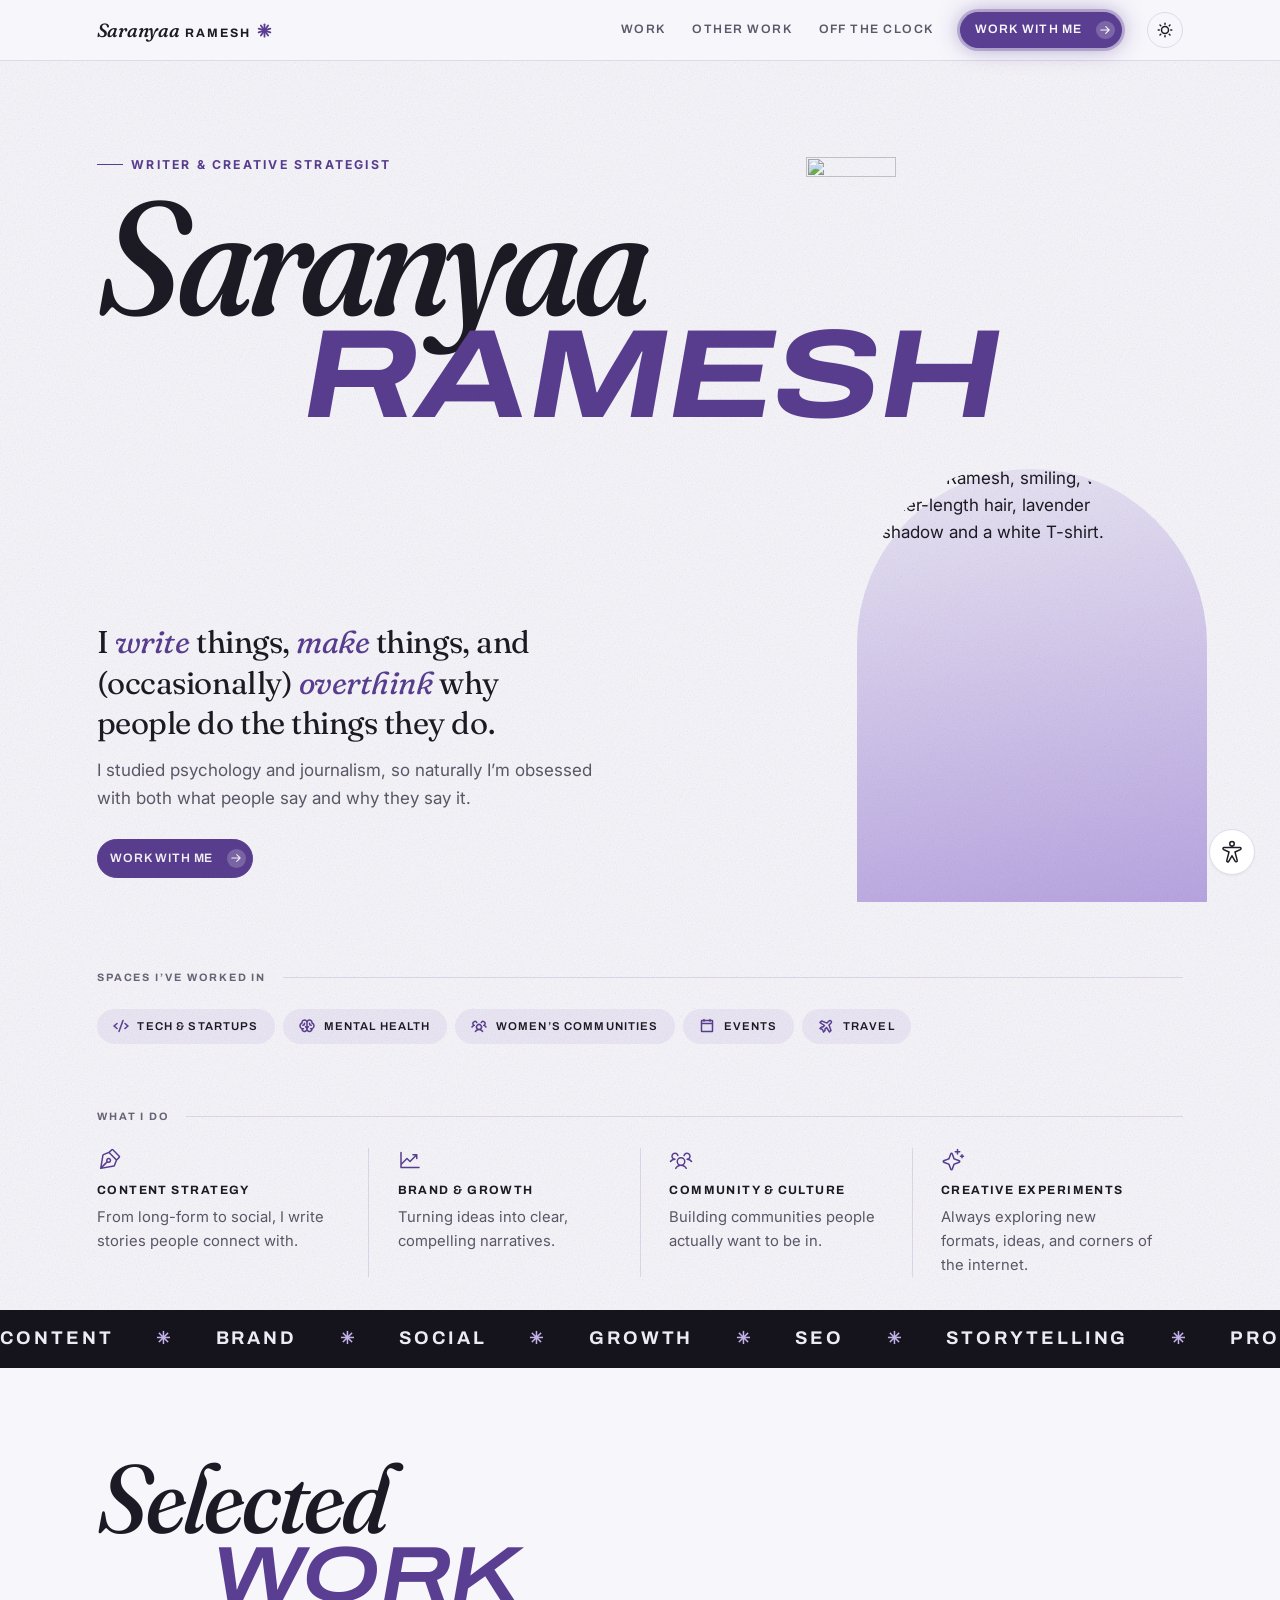
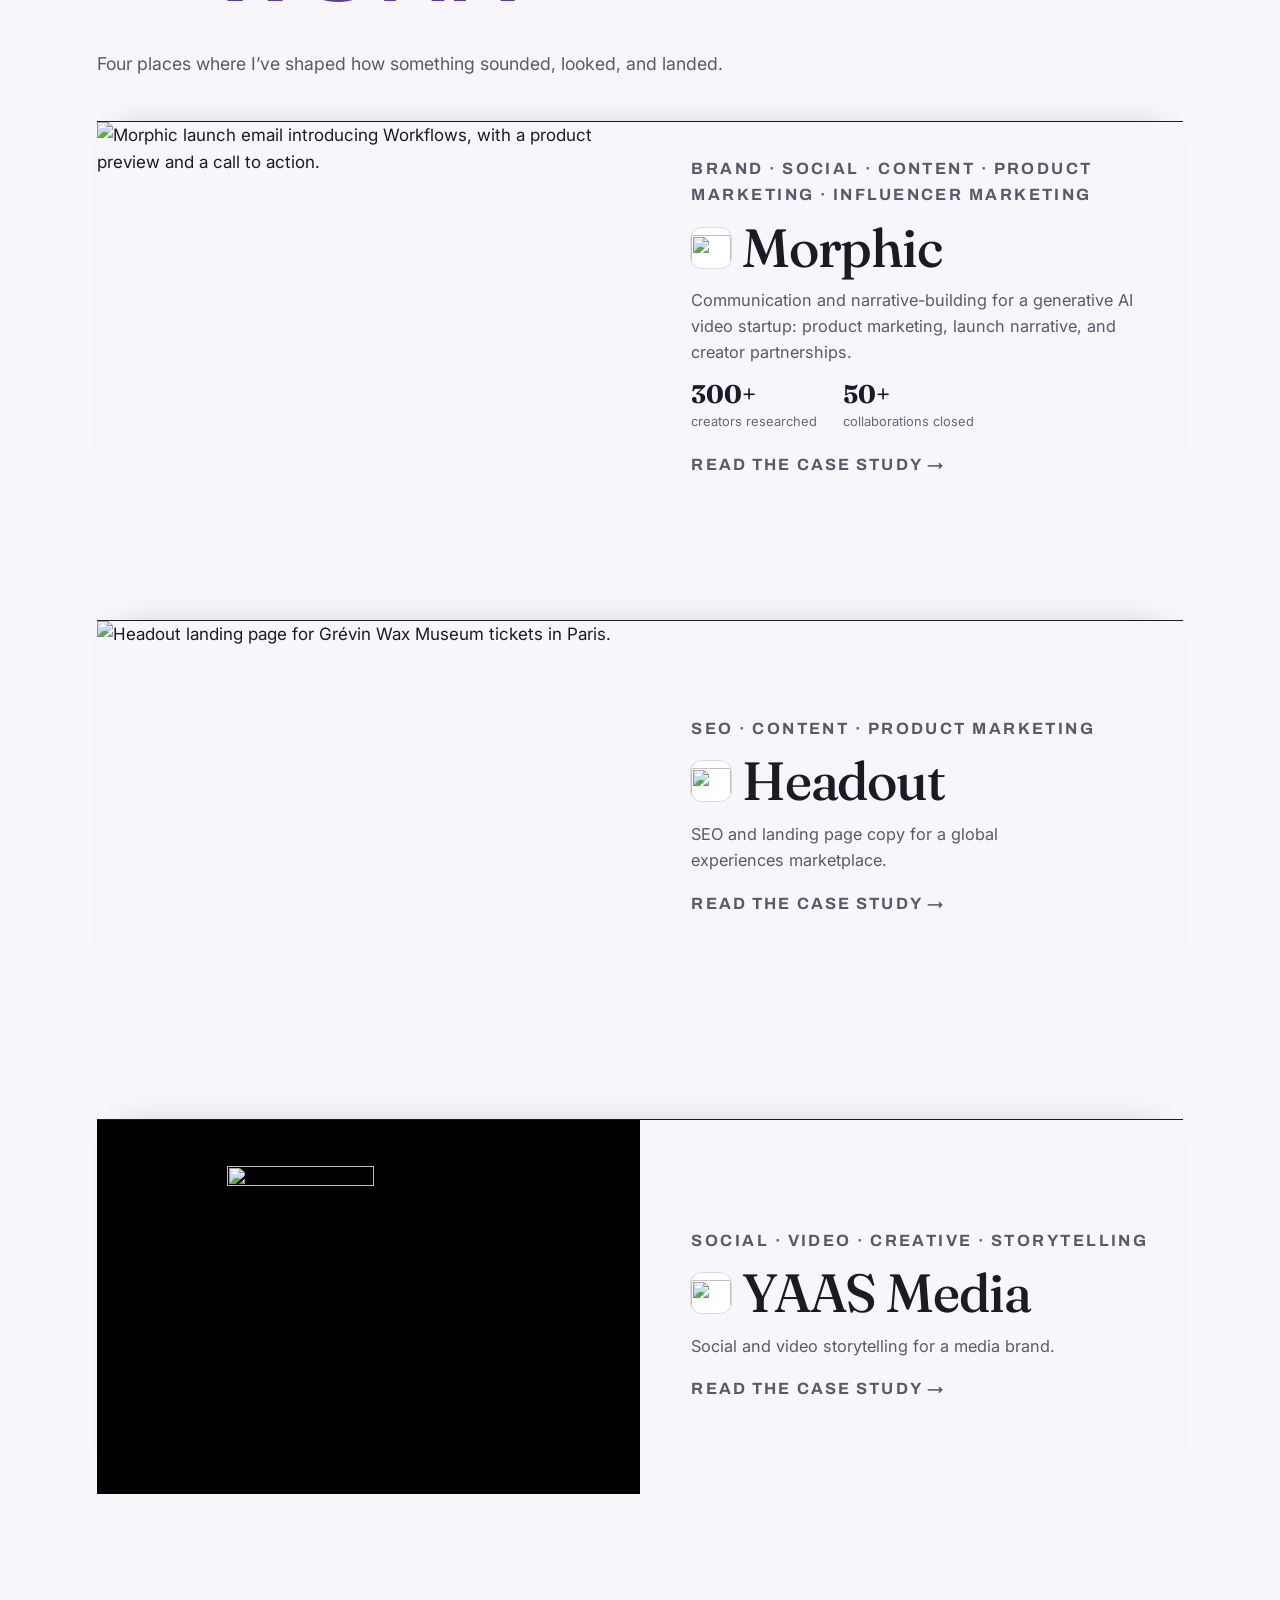
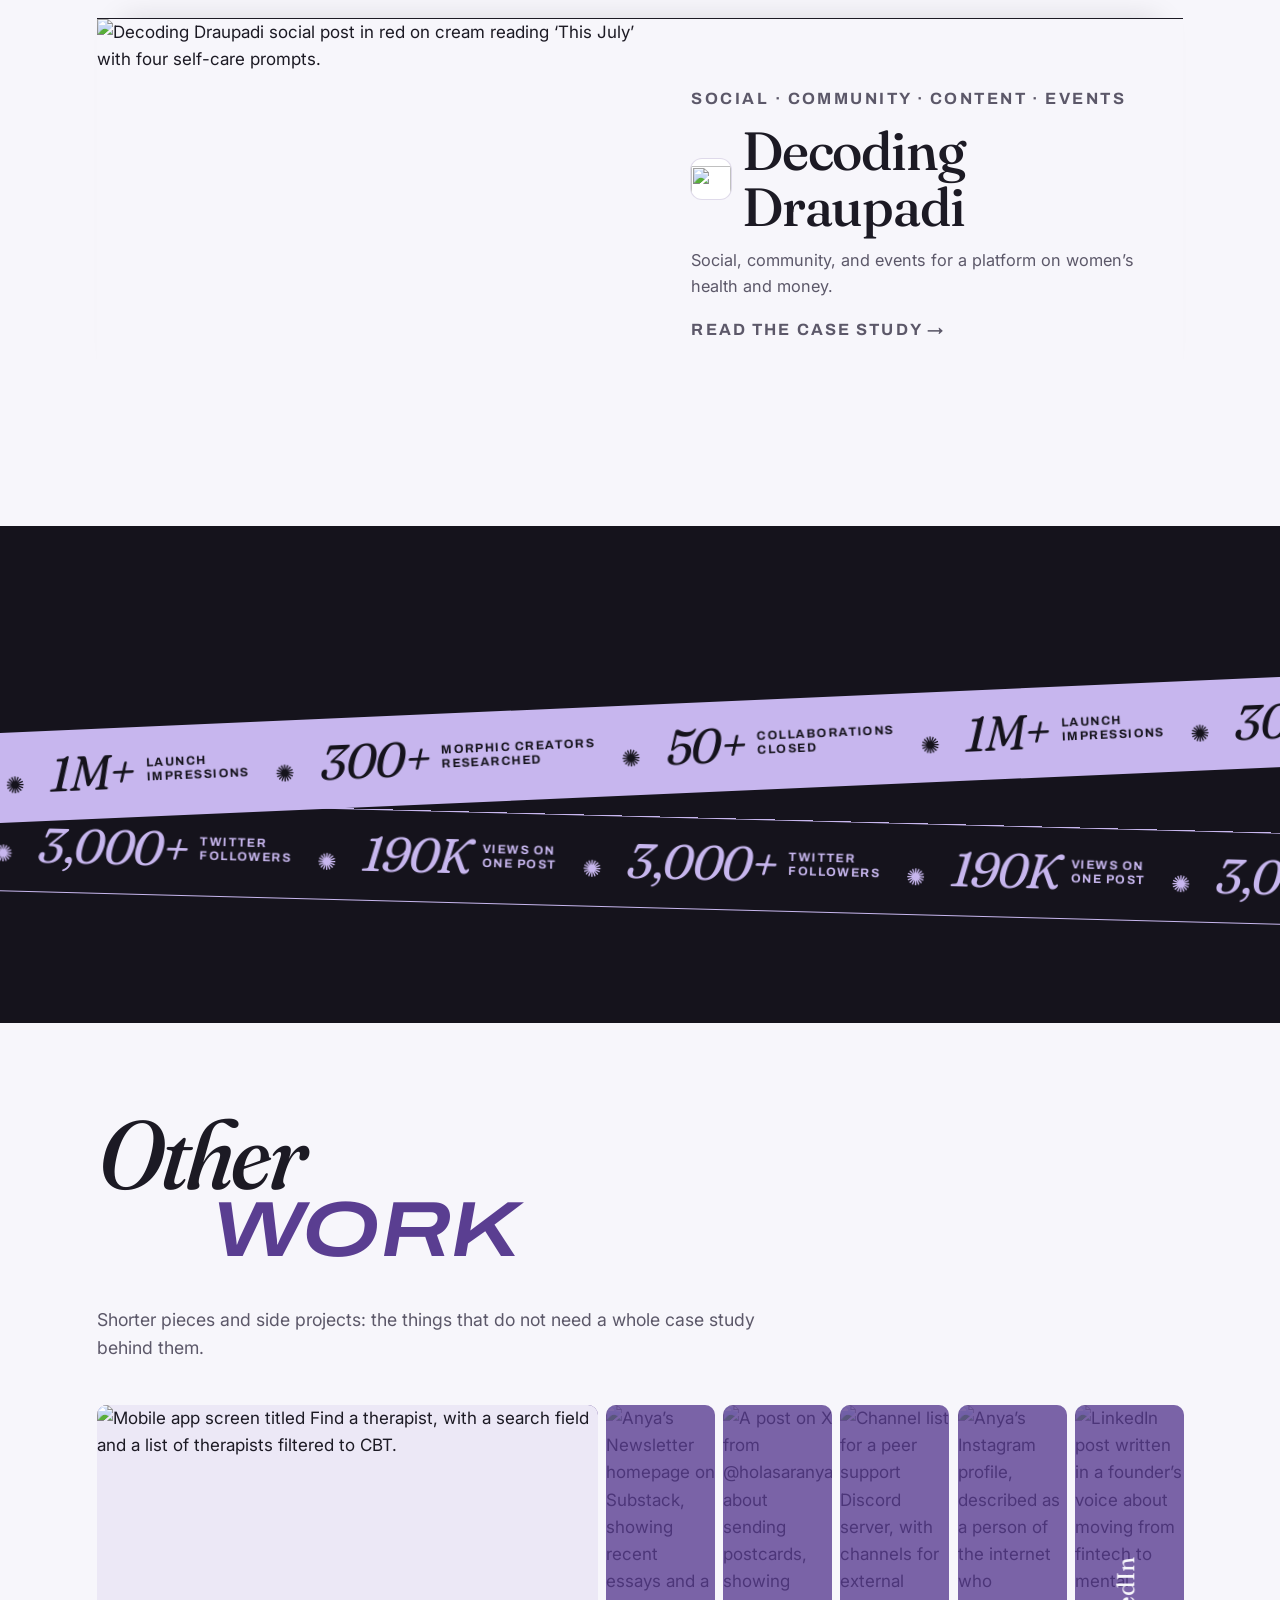
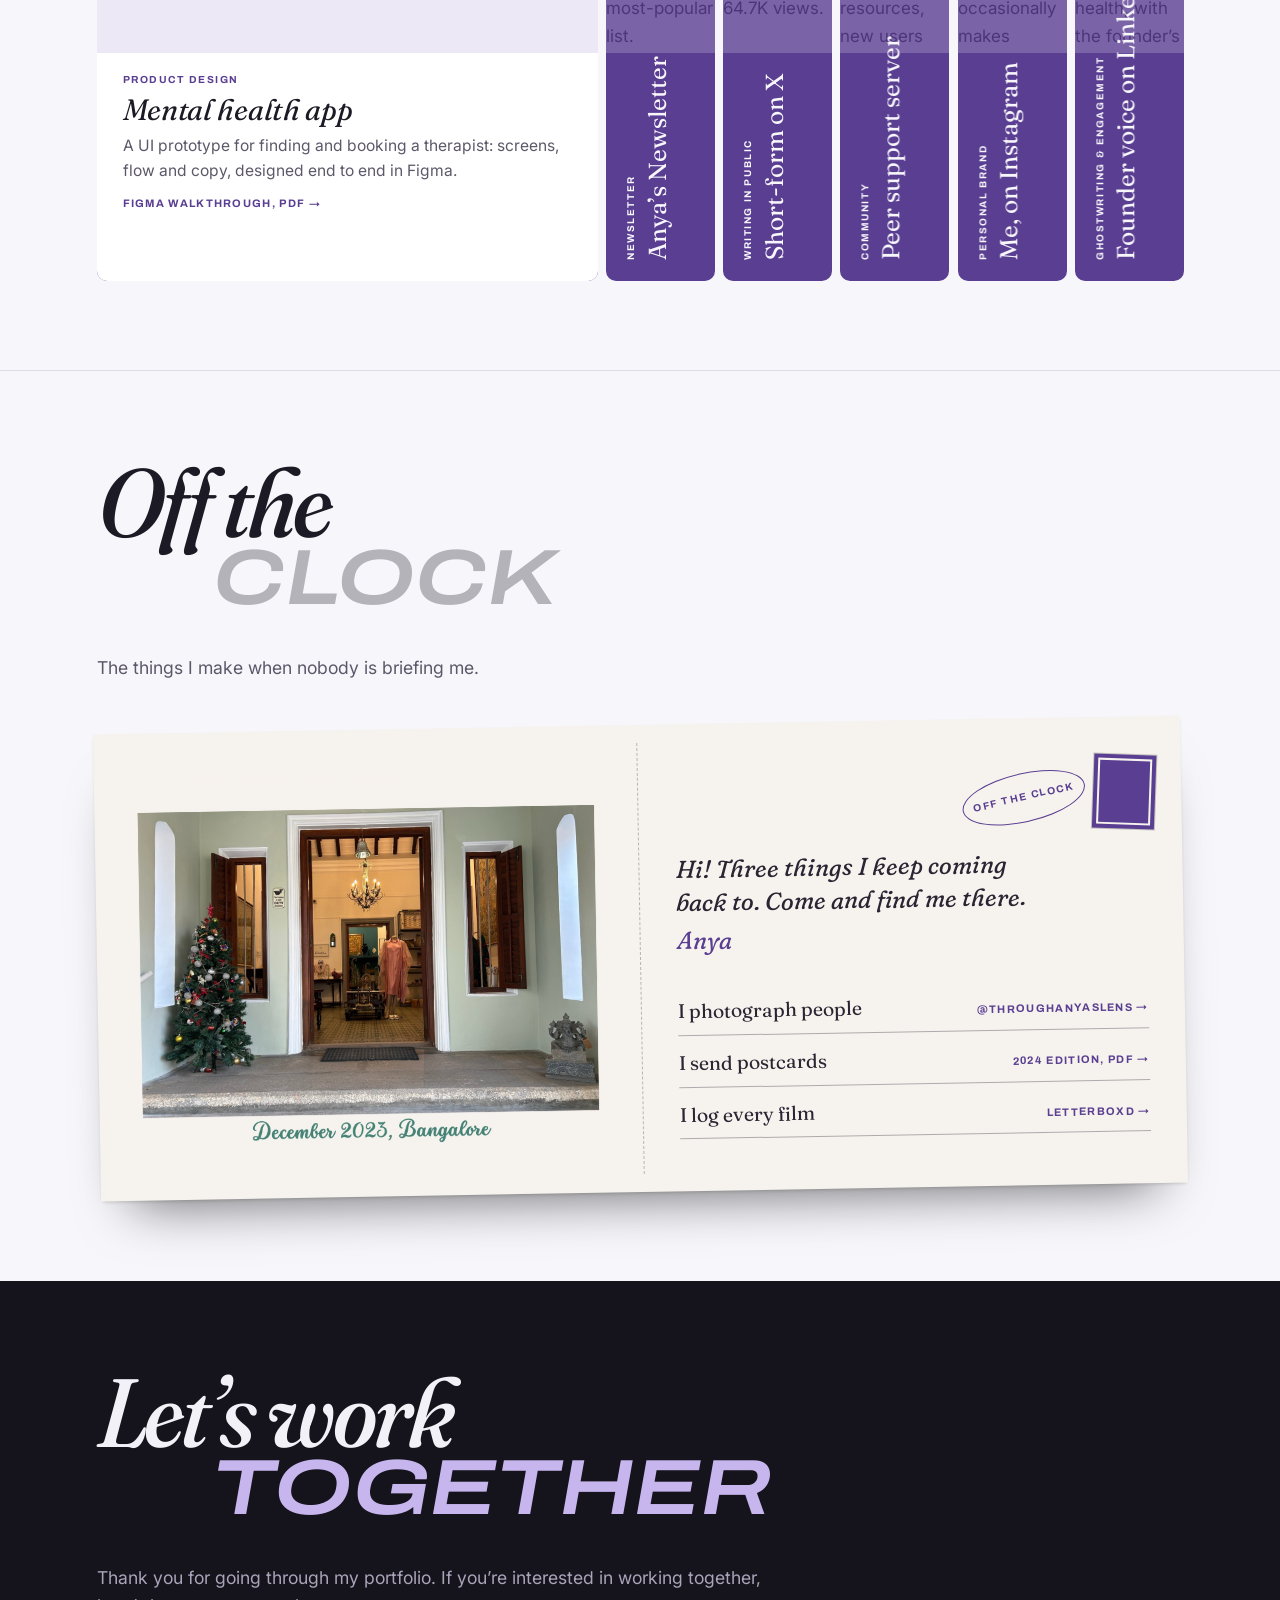
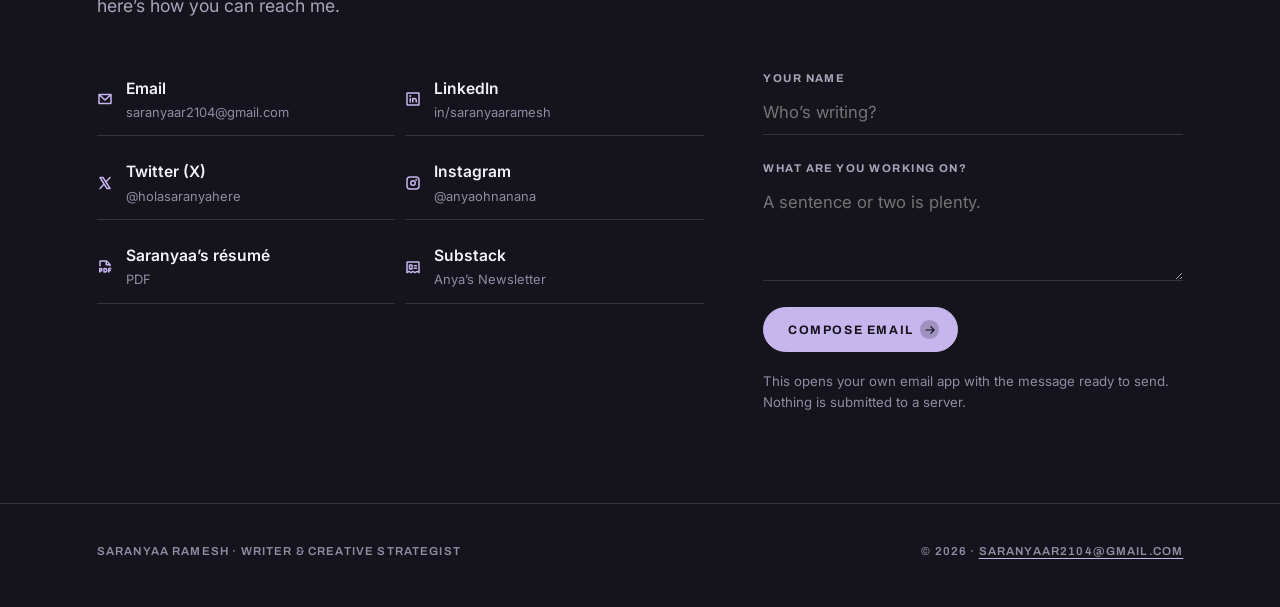
==== index.html @ eba88152 "Hide the pen note until it is placed; Other work panels glide and crossfade instead of re-cropping" ====
<!DOCTYPE html>
<html lang="en" data-theme="light">
<head>
<meta charset="UTF-8">
<meta name="viewport" content="width=device-width, initial-scale=1.0">

<!-- ═══════════════════════════════════════════════════════════════════════
     SEO + social sharing. These absolute URLs are what make her name and photo
     appear when the link is pasted into LinkedIn, WhatsApp or Slack. If the
     site ever moves to a custom domain, update all five of them.
     ═══════════════════════════════════════════════════════════════════════ -->
<title>Saranyaa Ramesh — Writer &amp; Creative Strategist</title>
<meta name="description" content="Saranyaa Ramesh is a writer and creative strategist with a background in psychology and journalism, working across content, brand, social, and growth — with selected work for Morphic, Headout, YAAS Media, and Decoding Draupadi.">
<meta name="author" content="Saranyaa Ramesh">
<meta name="robots" content="index, follow">
<meta name="theme-color" content="#f7f6fb">
<link rel="canonical" href="https://saranyaaramesh2104.github.io/portfolio/">

<meta property="og:type" content="website">
<meta property="og:site_name" content="Saranyaa Ramesh">
<meta property="og:title" content="Saranyaa Ramesh — Writer &amp; Creative Strategist">
<meta property="og:description" content="Writer and creative strategist working across content, brand, social, and growth. Selected work for Morphic, Headout, YAAS Media, and Decoding Draupadi.">
<meta property="og:url" content="https://saranyaaramesh2104.github.io/portfolio/">
<meta property="og:image" content="https://saranyaaramesh2104.github.io/portfolio/assets/og-card.jpg">
<meta property="og:image:width" content="1200">
<meta property="og:image:height" content="630">
<meta property="og:image:alt" content="Saranyaa Ramesh">
<meta name="twitter:card" content="summary_large_image">
<meta name="twitter:title" content="Saranyaa Ramesh — Writer &amp; Creative Strategist">
<meta name="twitter:description" content="Writer and creative strategist working across content, brand, social, and growth.">
<meta name="twitter:image" content="https://saranyaaramesh2104.github.io/portfolio/assets/og-card.jpg">
<meta name="twitter:creator" content="@holasaranyahere">

<link rel="icon" href="data:image/svg+xml,%3Csvg xmlns='http://www.w3.org/2000/svg' viewBox='0 0 100 100'%3E%3Crect width='100' height='100' fill='%235a3e91'/%3E%3Ctext x='50' y='73' font-family='Georgia,serif' font-size='64' font-style='italic' fill='%23f7f6fb' text-anchor='middle'%3ES%3C/text%3E%3C/svg%3E">

<link rel="preconnect" href="https://fonts.googleapis.com">
<link rel="preconnect" href="https://fonts.gstatic.com" crossorigin>
<link href="https://fonts.googleapis.com/css2?family=Archivo:ital,wdth,wght@0,62..125,400..700;1,62..125,400..700&family=Fraunces:ital,opsz,wght@0,9..144,400..700;1,9..144,400..700&family=Inter:wght@400;500;600;700&display=swap" rel="stylesheet">
<link rel="stylesheet" href="assets/styles.css?v=20261012f">

<!-- Marks that scripting is available. The scroll-in animation is scoped to
     html.js so that a failed script leaves the content visible, not blank.
     The hero name is held hidden until the real typefaces land, so its
     entrance is not spent animating fallback text. That release lives here
     rather than in app.js for the same reason: one script owns both the hold
     and the release, so a failed app.js can never leave the name invisible. -->
<script>
  var d = document.documentElement;
  d.classList.add('js');
  function releaseName() { d.classList.add('fonts-ready'); }
  if (document.fonts && document.fonts.ready) {
    document.fonts.ready.then(releaseName);
    setTimeout(releaseName, 2500);
  } else {
    releaseName();
  }
</script>

<script type="application/ld+json">
{
  "@context": "https://schema.org",
  "@type": "Person",
  "name": "Saranyaa Ramesh",
  "jobTitle": "Writer & Creative Strategist",
  "email": "mailto:saranyaar2104@gmail.com",
  "image": "assets/home-profile.jpg",
  "description": "Writer and creative strategist with a background in psychology and journalism, working across content, brand, social, and growth.",
  "knowsAbout": ["Content Strategy", "Copywriting", "SEO", "Brand Communication", "Social Media", "Product Marketing"],
  "sameAs": [
    "https://www.linkedin.com/in/saranyaaramesh/",
    "https://twitter.com/holasaranyahere",
    "https://www.instagram.com/anyaohnanana/",
    "https://www.instagram.com/throughanyaslens/",
    "https://letterboxd.com/anya_2104/"
  ]
}
</script>
</head>

<body>
<a class="skip-link" href="#main">Skip to content</a>

<!-- Follows the pointer on desktop. Hidden entirely on touch and under
     reduced motion; see .cursor-glow in the stylesheet. -->
<div class="cursor-glow" aria-hidden="true"></div>

<nav class="nav">
  <div class="wrap nav-inner">
    <a class="nav-logo" href="#" aria-label="Saranyaa Ramesh, back to top"><span class="nav-logo-first">Saranyaa</span><span class="nav-logo-last">Ramesh</span><svg class="nav-mark" width="15" height="15" viewBox="0 0 200 200" aria-hidden="true"><g fill="currentColor"> <g> <rect x="88" y="6" width="24" height="94" rx="12"/> <rect x="88" y="6" width="24" height="94" rx="12" transform="rotate(36 100 100)"/> <rect x="88" y="6" width="24" height="94" rx="12" transform="rotate(72 100 100)"/> <rect x="88" y="6" width="24" height="94" rx="12" transform="rotate(108 100 100)"/> <rect x="88" y="6" width="24" height="94" rx="12" transform="rotate(144 100 100)"/> <rect x="88" y="6" width="24" height="94" rx="12" transform="rotate(180 100 100)"/> <rect x="88" y="6" width="24" height="94" rx="12" transform="rotate(216 100 100)"/> <rect x="88" y="6" width="24" height="94" rx="12" transform="rotate(252 100 100)"/> <rect x="88" y="6" width="24" height="94" rx="12" transform="rotate(288 100 100)"/> <rect x="88" y="6" width="24" height="94" rx="12" transform="rotate(324 100 100)"/> </g> <circle cx="100" cy="100" r="30"/> </g></svg></a>
    <div class="nav-links">
      <a href="#work">Work</a>
      <a href="#other">Other work</a>
      <a href="#personal">Off the clock</a>
      <!-- Primary action reachable from anywhere, which is why Contact is a
           pill here rather than a fifth text link. -->
      <a class="pill pill--solid nav-cta" href="#contact">Work with me<span class="cta-go" aria-hidden="true"><svg width="12" height="12" viewBox="0 0 256 256" fill="currentColor" aria-hidden="true"><path d="M224.49,136.49l-72,72a12,12,0,0,1-17-17L187,140H40a12,12,0,0,1,0-24H187L135.51,64.48a12,12,0,0,1,17-17l72,72A12,12,0,0,1,224.49,136.49Z"/></svg></span></a>
      <button class="icon-btn" id="themeBtn" type="button" aria-label="Switch colour theme">
        <svg class="icon-sun" width="16" height="16" viewBox="0 0 256 256" fill="currentColor" aria-hidden="true"><path d="M116,36V20a12,12,0,0,1,24,0V36a12,12,0,0,1-24,0Zm80,92a68,68,0,1,1-68-68A68.07,68.07,0,0,1,196,128Zm-24,0a44,44,0,1,0-44,44A44.05,44.05,0,0,0,172,128ZM51.51,68.49a12,12,0,1,0,17-17l-12-12a12,12,0,0,0-17,17Zm0,119-12,12a12,12,0,0,0,17,17l12-12a12,12,0,1,0-17-17ZM196,72a12,12,0,0,0,8.49-3.51l12-12a12,12,0,0,0-17-17l-12,12A12,12,0,0,0,196,72Zm8.49,115.51a12,12,0,0,0-17,17l12,12a12,12,0,0,0,17-17ZM48,128a12,12,0,0,0-12-12H20a12,12,0,0,0,0,24H36A12,12,0,0,0,48,128Zm80,80a12,12,0,0,0-12,12v16a12,12,0,0,0,24,0V220A12,12,0,0,0,128,208Zm108-92H220a12,12,0,0,0,0,24h16a12,12,0,0,0,0-24Z"/></svg>
        <svg class="icon-moon" width="16" height="16" viewBox="0 0 256 256" fill="currentColor" aria-hidden="true"><path d="M236.37,139.4a12,12,0,0,0-12-3A84.07,84.07,0,0,1,119.6,31.59a12,12,0,0,0-15-15A108.86,108.86,0,0,0,49.69,55.07,108,108,0,0,0,136,228a107.09,107.09,0,0,0,64.93-21.69,108.86,108.86,0,0,0,38.44-54.94A12,12,0,0,0,236.37,139.4Zm-49.88,47.74A84,84,0,0,1,68.86,69.51,84.93,84.93,0,0,1,92.27,48.29Q92,52.13,92,56A108.12,108.12,0,0,0,200,164q3.87,0,7.71-.27A84.79,84.79,0,0,1,186.49,187.14Z"/></svg>
      </button>
    </div>
  </div>
</nav>

<main id="main">
<div id="home">

  <!-- ── Hero ─────────────────────────────────────────────────────────── -->
  <header class="hero">
    <img class="decor decor--aster parallax" data-speed="-0.22" src="assets/shape-aster.svg" alt="" aria-hidden="true" width="200" height="200">

    <div class="wrap">
      <p class="eyebrow">Writer &amp; Creative Strategist</p>
      <h1 class="hero-name">
        <span class="n1">Saranyaa</span>
        <span class="n2">Ramesh</span>
      </h1>

      <div class="hero-grid">
        <div>
          <div class="hero-body">
            <p class="hero-hook">I <em>write</em> things, <em>make</em> things, and (occasionally) <em>overthink</em> why people do the things they do.</p>
            <p>I studied psychology and journalism, so naturally I’m obsessed with both what people say and why they say it.</p>
            <!-- Pause on the hero and a pen circles "overthink" and leaves a
                 note beside it. app.js places it and sets it off; without
                 JavaScript it never appears. -->
            <span class="ponder" aria-hidden="true">
              <svg class="ponder-loop" viewBox="0 0 200 64" preserveAspectRatio="none"><path pathLength="1" d="M36 9C82 1 168 2 192 22c14 13-8 30-58 36C78 64 20 60 8 42 0 28 22 14 58 9c28-4 70-4 96 1"/></svg>
              <svg class="ponder-arrow"><path pathLength="1"/></svg>
              <span class="ponder-note">still thinking about it</span>
            </span>
          </div>
          <div class="hero-cta">
            <a class="pill pill--solid" href="#contact">Work with me<span class="cta-go" aria-hidden="true"><svg width="12" height="12" viewBox="0 0 256 256" fill="currentColor" aria-hidden="true"><path d="M224.49,136.49l-72,72a12,12,0,0,1-17-17L187,140H40a12,12,0,0,1,0-24H187L135.51,64.48a12,12,0,0,1,17-17l72,72A12,12,0,0,1,224.49,136.49Z"/></svg></span></a>
          </div>
        </div>

        <div class="portrait-frame">
          <img class="portrait" src="assets/home-profile.jpg" width="787" height="1400"
               alt="Saranyaa Ramesh, smiling, with curly shoulder-length hair, lavender eyeshadow and a white T-shirt.">
        </div>
      </div>
    </div>
  </header>

  <!-- ── Spaces I've worked in ─────────────────────────────────────────
       Labels, not buttons, and deliberately not photographs: literal stock
       imagery for these subjects is the one thing that would make the page
       look templated. -->
  <section class="section section--tight reveal" id="spaces">
    <div class="wrap">
      <p class="strip-label">Spaces I&rsquo;ve worked in</p>
      <ul class="spaces" data-stagger data-scroll-label="Spaces I have worked in">
        <li class="space"><svg width="16" height="16" viewBox="0 0 256 256" fill="currentColor" aria-hidden="true"><path d="M71.68,97.22,34.74,128l36.94,30.78a12,12,0,1,1-15.36,18.44l-48-40a12,12,0,0,1,0-18.44l48-40A12,12,0,0,1,71.68,97.22Zm176,21.56-48-40a12,12,0,1,0-15.36,18.44L221.26,128l-36.94,30.78a12,12,0,1,0,15.36,18.44l48-40a12,12,0,0,0,0-18.44ZM164.1,28.72a12,12,0,0,0-15.38,7.18l-64,176a12,12,0,0,0,7.18,15.37A11.79,11.79,0,0,0,96,228a12,12,0,0,0,11.28-7.9l64-176A12,12,0,0,0,164.1,28.72Z"/></svg>Tech &amp; startups</li>
        <li class="space"><svg width="16" height="16" viewBox="0 0 256 256" fill="currentColor" aria-hidden="true"><path d="M252,124a60.14,60.14,0,0,0-32-53.08,52,52,0,0,0-92-32.11A52,52,0,0,0,36,70.92a60,60,0,0,0,0,106.14,52,52,0,0,0,92,32.13,52,52,0,0,0,92-32.13A60.05,60.05,0,0,0,252,124ZM88,204a28,28,0,0,1-26.85-20.07c1,0,1.89.07,2.85.07h8a12,12,0,0,0,0-24H64A36,36,0,0,1,52,90.05a12,12,0,0,0,8-11.32V72a28,28,0,0,1,56,0v60.18a51.61,51.61,0,0,0-7.2-3.85,12,12,0,1,0-9.6,22A28,28,0,0,1,88,204Zm104-44h-8a12,12,0,0,0,0,24h8c1,0,1.9,0,2.85-.07a28,28,0,1,1-38-33.61,12,12,0,1,0-9.6-22,51.61,51.61,0,0,0-7.2,3.85V72a28,28,0,0,1,56,0v6.73a12,12,0,0,0,8,11.32,36,36,0,0,1-12,70Zm16-44a12,12,0,0,1-12,12,40,40,0,0,1-40-40V84a12,12,0,0,1,24,0v4a16,16,0,0,0,16,16A12,12,0,0,1,208,116ZM100,88a40,40,0,0,1-40,40,12,12,0,0,1,0-24A16,16,0,0,0,76,88V84a12,12,0,0,1,24,0Z"/></svg>Mental health</li>
        <li class="space"><svg width="16" height="16" viewBox="0 0 256 256" fill="currentColor" aria-hidden="true"><path d="M164.38,181.1a52,52,0,1,0-72.76,0,75.89,75.89,0,0,0-30,28.89,12,12,0,0,0,20.78,12,53,53,0,0,1,91.22,0,12,12,0,1,0,20.78-12A75.89,75.89,0,0,0,164.38,181.1ZM100,144a28,28,0,1,1,28,28A28,28,0,0,1,100,144Zm147.21,9.59a12,12,0,0,1-16.81-2.39c-8.33-11.09-19.85-19.59-29.33-21.64a12,12,0,0,1-1.82-22.91,20,20,0,1,0-24.78-28.3,12,12,0,1,1-21-11.6,44,44,0,1,1,73.28,48.35,92.18,92.18,0,0,1,22.85,21.69A12,12,0,0,1,247.21,153.59Zm-192.28-24c-9.48,2.05-21,10.55-29.33,21.65A12,12,0,0,1,6.41,136.79,92.37,92.37,0,0,1,29.26,115.1a44,44,0,1,1,73.28-48.35,12,12,0,1,1-21,11.6,20,20,0,1,0-24.78,28.3,12,12,0,0,1-1.82,22.91Z"/></svg>Women&rsquo;s communities</li>
        <li class="space"><svg width="16" height="16" viewBox="0 0 256 256" fill="currentColor" aria-hidden="true"><path d="M208,28H188V24a12,12,0,0,0-24,0v4H92V24a12,12,0,0,0-24,0v4H48A20,20,0,0,0,28,48V208a20,20,0,0,0,20,20H208a20,20,0,0,0,20-20V48A20,20,0,0,0,208,28ZM68,52a12,12,0,0,0,24,0h72a12,12,0,0,0,24,0h16V76H52V52ZM52,204V100H204V204Z"/></svg>Events</li>
        <li class="space"><svg width="16" height="16" viewBox="0 0 256 256" fill="currentColor" aria-hidden="true"><path d="M190,115.31,217.21,89.7l.26-.26a36,36,0,0,0-50.91-50.91c-.09.08-.17.17-.26.26L140.69,66,60.1,36.71A12,12,0,0,0,47.52,39.5l-24,24A12,12,0,0,0,25.34,82l59.83,39.88L75,132H56a12,12,0,0,0-8.48,3.51l-24,24a12,12,0,0,0,4,19.62l35.23,14.1,14.06,35.14.09.22a12,12,0,0,0,19.76,3.7l23.81-23.81A12,12,0,0,0,124,200V181l10.13-10.13L174,230.65a12,12,0,0,0,18.47,1.83l24-24a12,12,0,0,0,2.79-12.59Zm-4.11,89.85L146,145.33a12,12,0,0,0-8.8-5.28A11.66,11.66,0,0,0,136,140a12,12,0,0,0-8.49,3.52l-24,24A12,12,0,0,0,100,176v19l-7.62,7.62-9.24-23.1a12,12,0,0,0-6.69-6.69l-23.1-9.24L61,156H80a12,12,0,0,0,8.48-3.51l24-24A12,12,0,0,0,110.66,110L50.84,70.12l8.24-8.25,80.83,29.39a12,12,0,0,0,12.84-3.05l30.89-32.82a12,12,0,0,1,17,17l-32.82,30.89a12,12,0,0,0-3.06,12.84l29.4,80.82Z"/></svg>Travel</li>
      </ul>
    </div>
  </section>

  <!-- ── What I do ─────────────────────────────────────────────────────
       Replaces the old "What I can do for you" section further down. -->
  <section class="section section--tight reveal" id="doing">
    <div class="wrap">
      <p class="strip-label">What I do</p>
      <ul class="doing" data-stagger>
        <li class="doing-item">
          <svg class="doing-icon" width="24" height="24" viewBox="0 0 256 256" fill="currentColor" aria-hidden="true"><path d="M248,92.68a15.86,15.86,0,0,0-4.69-11.31L174.63,12.68a16,16,0,0,0-22.63,0L123.57,41.11l-58,21.77A16.06,16.06,0,0,0,55.35,75.23L32.11,214.68A8,8,0,0,0,40,224a8.4,8.4,0,0,0,1.32-.11l139.44-23.24a16,16,0,0,0,12.35-10.17l21.77-58L243.31,104A15.87,15.87,0,0,0,248,92.68Zm-69.87,92.19L63.32,204l47.37-47.37a28,28,0,1,0-11.32-11.32L52,192.7,71.13,77.86,126,57.29,198.7,130ZM112,132a12,12,0,1,1,12,12A12,12,0,0,1,112,132Zm96-15.32L139.31,48l24-24L232,92.68Z"/></svg>
          <h3>Content strategy</h3>
          <p>From long-form to social, I write stories people connect with.</p>
        </li>
        <li class="doing-item">
          <svg class="doing-icon" width="24" height="24" viewBox="0 0 256 256" fill="currentColor" aria-hidden="true"><path d="M232,208a8,8,0,0,1-8,8H32a8,8,0,0,1-8-8V48a8,8,0,0,1,16,0V156.69l50.34-50.35a8,8,0,0,1,11.32,0L128,132.69,180.69,80H160a8,8,0,0,1,0-16h40a8,8,0,0,1,8,8v40a8,8,0,0,1-16,0V91.31l-58.34,58.35a8,8,0,0,1-11.32,0L96,123.31l-56,56V200H224A8,8,0,0,1,232,208Z"/></svg>
          <h3>Brand &amp; growth</h3>
          <p>Turning ideas into clear, compelling narratives.</p>
        </li>
        <li class="doing-item">
          <svg class="doing-icon" width="24" height="24" viewBox="0 0 256 256" fill="currentColor" aria-hidden="true"><path d="M244.8,150.4a8,8,0,0,1-11.2-1.6A51.6,51.6,0,0,0,192,128a8,8,0,0,1-7.37-4.89,8,8,0,0,1,0-6.22A8,8,0,0,1,192,112a24,24,0,1,0-23.24-30,8,8,0,1,1-15.5-4A40,40,0,1,1,219,117.51a67.94,67.94,0,0,1,27.43,21.68A8,8,0,0,1,244.8,150.4ZM190.92,212a8,8,0,1,1-13.84,8,57,57,0,0,0-98.16,0,8,8,0,1,1-13.84-8,72.06,72.06,0,0,1,33.74-29.92,48,48,0,1,1,58.36,0A72.06,72.06,0,0,1,190.92,212ZM128,176a32,32,0,1,0-32-32A32,32,0,0,0,128,176ZM72,120a8,8,0,0,0-8-8A24,24,0,1,1,87.24,82a8,8,0,1,0,15.5-4A40,40,0,1,0,37,117.51,67.94,67.94,0,0,0,9.6,139.19a8,8,0,1,0,12.8,9.61A51.6,51.6,0,0,1,64,128,8,8,0,0,0,72,120Z"/></svg>
          <h3>Community &amp; culture</h3>
          <p>Building communities people actually want to be in.</p>
        </li>
        <li class="doing-item">
          <svg class="doing-icon" width="24" height="24" viewBox="0 0 256 256" fill="currentColor" aria-hidden="true"><path d="M197.58,129.06,146,110l-19-51.62a15.92,15.92,0,0,0-29.88,0L78,110l-51.62,19a15.92,15.92,0,0,0,0,29.88L78,178l19,51.62a15.92,15.92,0,0,0,29.88,0L146,178l51.62-19a15.92,15.92,0,0,0,0-29.88ZM137,164.22a8,8,0,0,0-4.74,4.74L112,223.85,91.78,169A8,8,0,0,0,87,164.22L32.15,144,87,123.78A8,8,0,0,0,91.78,119L112,64.15,132.22,119a8,8,0,0,0,4.74,4.74L191.85,144ZM144,40a8,8,0,0,1,8-8h16V16a8,8,0,0,1,16,0V32h16a8,8,0,0,1,0,16H184V64a8,8,0,0,1-16,0V48H152A8,8,0,0,1,144,40ZM248,88a8,8,0,0,1-8,8h-8v8a8,8,0,0,1-16,0V96h-8a8,8,0,0,1,0-16h8V72a8,8,0,0,1,16,0v8h8A8,8,0,0,1,248,88Z"/></svg>
          <h3>Creative experiments</h3>
          <p>Always exploring new formats, ideas, and corners of the internet.</p>
        </li>
      </ul>
    </div>
  </section>

  <!-- ── Marquee ──────────────────────────────────────────────────────── -->
  <div class="marquee ink" aria-hidden="true">
    <div class="marquee-track">
      <span>Content</span><span>Brand</span><span>Social</span><span>Growth</span><span>SEO</span><span>Storytelling</span><span>Product Marketing</span><span>Creator Partnerships</span>
    </div>
    <div class="marquee-track">
      <span>Content</span><span>Brand</span><span>Social</span><span>Growth</span><span>SEO</span><span>Storytelling</span><span>Product Marketing</span><span>Creator Partnerships</span>
    </div>
  </div>

  <!-- ── Selected work ────────────────────────────────────────────────── -->
  <section class="section reveal" id="work">
    <div class="wrap">
      <div class="section-head">
        <h2 class="dsplit"><span class="dsplit-a">Selected</span><span class="dsplit-b">Work</span></h2>
        <p class="section-intro">Four places where I’ve shaped how something sounded, looked, and landed.</p>
      </div>

      <!-- Each card sticks under the nav and the next one slides over it, so
           the four case studies stack into a deck as you scroll. Add another by
           copying a whole <li> and giving it the next --i. -->
      <ol class="stack" aria-label="Case studies">
        <li class="stack-item" style="--i: 0">
          <a class="stack-card" href="#/morphic">
            <span class="stack-mark case-mark--morphic" aria-hidden="true"></span>
            <div class="stack-media">
              <img src="assets/morphic-product-marketing-launch-3.jpg" loading="lazy"
                   alt="Morphic launch email introducing Workflows, with a product preview and a call to action." width="940" height="1306">
            </div>
            <div class="stack-body">
              <p class="feature-kicker">Brand · Social · Content · Product Marketing · Influencer Marketing</p>
              <h3 class="brand-title"><img class="brand-mark" src="assets/logo-morphic.svg" alt="" width="40" height="40">Morphic</h3>
              <p>Communication and narrative-building for a generative AI video startup: product marketing, launch narrative, and creator partnerships.</p>
              <div class="feature-metrics">
                <div><b>300+</b><span>creators researched</span></div>
                <div><b>50+</b><span>collaborations closed</span></div>
              </div>
              <p class="work-card-more">Read the case study →</p>
            </div>
          </a>
        </li>

        <li class="stack-item" style="--i: 1">
          <a class="stack-card" href="#/headout">
            <span class="stack-mark case-mark--headout" aria-hidden="true"></span>
            <div class="stack-media">
              <img src="assets/home-writing-marketing-1.jpg" loading="lazy"
                   alt="Headout landing page for Grévin Wax Museum tickets in Paris." width="1327" height="871">
            </div>
            <div class="stack-body">
              <p class="feature-kicker">SEO · Content · Product Marketing</p>
              <h3 class="brand-title"><img class="brand-mark" src="assets/logo-headout.svg" alt="" width="40" height="40">Headout</h3>
              <p>SEO and landing page copy for a global experiences marketplace.</p>
              <p class="work-card-more">Read the case study →</p>
            </div>
          </a>
        </li>

        <li class="stack-item" style="--i: 2">
          <a class="stack-card" href="#/yaas-media">
            <span class="stack-mark case-mark--yaas" aria-hidden="true"></span>
            <div class="stack-media stack-media--logo">
              <img src="assets/logo-yaas.png" alt="" width="500" height="500">
            </div>
            <div class="stack-body">
              <p class="feature-kicker">Social · Video · Creative · Storytelling</p>
              <h3 class="brand-title"><img class="brand-mark" src="assets/logo-yaas.png" alt="" width="40" height="40">YAAS Media</h3>
              <p>Social and video storytelling for a media brand.</p>
              <p class="work-card-more">Read the case study →</p>
            </div>
          </a>
        </li>

        <li class="stack-item" style="--i: 3">
          <a class="stack-card" href="#/decoding-draupadi">
            <span class="stack-mark case-mark--decoding-draupadi" aria-hidden="true"></span>
            <div class="stack-media">
              <img src="assets/home-design-1.png" loading="lazy"
                   alt="Decoding Draupadi social post in red on cream reading ‘This July’ with four self-care prompts." width="1080" height="1080">
            </div>
            <div class="stack-body">
              <p class="feature-kicker">Social · Community · Content · Events</p>
              <h3 class="brand-title"><img class="brand-mark" src="assets/logo-decoding-draupadi.png" alt="" width="40" height="40">Decoding Draupadi</h3>
              <p>Social, community, and events for a platform on women’s health and money.</p>
              <p class="work-card-more">Read the case study →</p>
            </div>
          </a>
        </li>
      </ol>

    </div>
  </section>

  <!-- ── Numbers ──────────────────────────────────────────────────────── -->
  <section class="section ink reveal ribbon-band">
    <img class="decor decor--burst parallax" data-speed="-0.06" src="assets/shape-burst.svg" alt="" aria-hidden="true" width="400" height="400">
    <div class="wrap">
      <p class="eyebrow">By the numbers</p>
      <ul class="visually-hidden">
        <li>300+ creators researched for Morphic partnerships</li>
        <li>50+ creator collaborations closed for Morphic</li>
        <li>1M+ impressions across the Morphic launch</li>
        <li>3,000+ followers writing in public on Twitter</li>
        <li>190K views on a single organic post</li>
      </ul>
    </div>
    <!-- Two ribbons, two halves of the figures: Morphic on the violet one,
         Twitter on the outlined one behind it. Each repeats its own set so it
         never runs out while it slides; the list above is what screen readers
         get. -->
    <div class="ribbon" aria-hidden="true"><div class="ribbon-row"><span class="ribbon-set"><span><b>300+</b><small>Morphic creators<br>researched</small></span><i>✺</i><span><b>50+</b><small>Collaborations<br>closed</small></span><i>✺</i><span><b>1M+</b><small>Launch<br>impressions</small></span><i>✺</i></span><span class="ribbon-set" aria-hidden="true"><span><b>300+</b><small>Morphic creators<br>researched</small></span><i>✺</i><span><b>50+</b><small>Collaborations<br>closed</small></span><i>✺</i><span><b>1M+</b><small>Launch<br>impressions</small></span><i>✺</i></span><span class="ribbon-set" aria-hidden="true"><span><b>300+</b><small>Morphic creators<br>researched</small></span><i>✺</i><span><b>50+</b><small>Collaborations<br>closed</small></span><i>✺</i><span><b>1M+</b><small>Launch<br>impressions</small></span><i>✺</i></span><span class="ribbon-set" aria-hidden="true"><span><b>300+</b><small>Morphic creators<br>researched</small></span><i>✺</i><span><b>50+</b><small>Collaborations<br>closed</small></span><i>✺</i><span><b>1M+</b><small>Launch<br>impressions</small></span><i>✺</i></span></div></div>
    <div class="ribbon ribbon--echo" aria-hidden="true"><div class="ribbon-row"><span class="ribbon-set"><span><b>3,000+</b><small>Twitter<br>followers</small></span><i>✺</i><span><b>190K</b><small>Views on<br>one post</small></span><i>✺</i></span><span class="ribbon-set" aria-hidden="true"><span><b>3,000+</b><small>Twitter<br>followers</small></span><i>✺</i><span><b>190K</b><small>Views on<br>one post</small></span><i>✺</i></span><span class="ribbon-set" aria-hidden="true"><span><b>3,000+</b><small>Twitter<br>followers</small></span><i>✺</i><span><b>190K</b><small>Views on<br>one post</small></span><i>✺</i></span><span class="ribbon-set" aria-hidden="true"><span><b>3,000+</b><small>Twitter<br>followers</small></span><i>✺</i><span><b>190K</b><small>Views on<br>one post</small></span><i>✺</i></span><span class="ribbon-set" aria-hidden="true"><span><b>3,000+</b><small>Twitter<br>followers</small></span><i>✺</i><span><b>190K</b><small>Views on<br>one post</small></span><i>✺</i></span><span class="ribbon-set" aria-hidden="true"><span><b>3,000+</b><small>Twitter<br>followers</small></span><i>✺</i><span><b>190K</b><small>Views on<br>one post</small></span><i>✺</i></span></div></div>
  </section>

  <!-- ── Personal projects ────────────────────────────────────────────── -->
  <!-- ── Other work ───────────────────────────────────────────────────
       Shorter pieces that do not need a whole case study.
       To add one, copy a whole <li> ... </li> row below and change the
       link, both image paths (data-preview and the img), and the words.
       No link? Use the Peer support row as the pattern: a <div> with no arrow. -->
  <section class="section reveal" id="other">
    <div class="wrap">
      <div class="section-head">
        <h2 class="dsplit"><span class="dsplit-a">Other</span><span class="dsplit-b">Work</span></h2>
        <p class="section-intro">Shorter pieces and side projects: the things that do not need a whole case study behind them.</p>
      </div>

      <!-- Six side by side; the one under the pointer or keyboard opens up
           (app.js). Phones, touch screens and no-JavaScript get plain cards. -->
      <ul class="panels" data-stagger>
      <li class="panel is-open">
        <a class="panel-in" href="assets/home-design-5.pdf" target="_blank" rel="noopener">
          <img class="panel-img" src="assets/other-ui-prototype.jpg" loading="lazy" alt="Mobile app screen titled Find a therapist, with a search field and a list of therapists filtered to CBT.">
          <span class="panel-spine" aria-hidden="true"><span>Product design</span><b>Mental health app</b></span>
          <span class="panel-body">
            <span class="panel-kicker">Product design</span>
            <span class="panel-title">Mental health app</span>
            <span class="panel-line">A UI prototype for finding and booking a therapist: screens, flow and copy, designed end to end in Figma.</span>
            <span class="panel-go">Figma walkthrough, PDF <span aria-hidden="true">→</span></span>
          </span>
        </a>
      </li>
      <li class="panel">
        <a class="panel-in" href="https://saranyaa1310.substack.com/" target="_blank" rel="noopener">
          <img class="panel-img" src="assets/home-writing-marketing-5.jpg" loading="lazy" alt="Anya’s Newsletter homepage on Substack, showing recent essays and a most-popular list.">
          <span class="panel-spine" aria-hidden="true"><span>Newsletter</span><b>Anya’s Newsletter</b></span>
          <span class="panel-body">
            <span class="panel-kicker">Newsletter</span>
            <span class="panel-title">Anya’s Newsletter</span>
            <span class="panel-line">Personal essays on growth, therapy, films and the small things, written and published on my own schedule.</span>
            <span class="panel-go">Read on Substack <span aria-hidden="true">→</span></span>
          </span>
        </a>
      </li>
      <li class="panel">
        <a class="panel-in" href="https://twitter.com/holasaranyahere" target="_blank" rel="noopener">
          <img class="panel-img panel-img--left" src="assets/home-content-2.png" loading="lazy" alt="A post on X from @holasaranyahere about sending postcards, showing 64.7K views.">
          <span class="panel-spine" aria-hidden="true"><span>Writing in public</span><b>Short-form on X</b></span>
          <span class="panel-body">
            <span class="panel-kicker">Writing in public</span>
            <span class="panel-title">Short-form on X</span>
            <span class="panel-line">Three thousand people follow along while I think out loud. My top post reached 190K; this one on postcards, 64.7K.</span>
            <span class="panel-go">@holasaranyahere <span aria-hidden="true">→</span></span>
          </span>
        </a>
      </li>
      <li class="panel">
        <div class="panel-in" tabindex="0">
          <img class="panel-img" src="assets/home-mental-health-discord-moderation-1.jpg" loading="lazy" alt="Channel list for a peer support Discord server, with channels for external resources, new users and feedback.">
          <span class="panel-spine" aria-hidden="true"><span>Community</span><b>Peer support server</b></span>
          <span class="panel-body">
            <span class="panel-kicker">Community</span>
            <span class="panel-title">Peer support server</span>
            <span class="panel-line">Moderating an online mental health community: channel structure, resource threads, and the quiet rules that keep it safe.</span>
          </span>
        </div>
      </li>
      <li class="panel">
        <a class="panel-in" href="https://www.instagram.com/anyaohnanana" target="_blank" rel="noopener">
          <img class="panel-img" src="assets/instagram.png" loading="lazy" alt="Anya’s Instagram profile, described as a person of the internet who occasionally makes videos.">
          <span class="panel-spine" aria-hidden="true"><span>Personal brand</span><b>Me, on Instagram</b></span>
          <span class="panel-body">
            <span class="panel-kicker">Personal brand</span>
            <span class="panel-title">Me, on Instagram</span>
            <span class="panel-line">Videos on internet pop culture, women’s health and my observations about the world and people. I like being on camera, and this space is mine.</span>
            <span class="panel-go">@anyaohnanana <span aria-hidden="true">→</span></span>
          </span>
        </a>
      </li>
      <li class="panel">
        <a class="panel-in" href="assets/ghostwriting.png" target="_blank" rel="noopener">
          <img class="panel-img panel-img--top" src="assets/ghostwriting.png" loading="lazy" alt="LinkedIn post written in a founder’s voice about moving from fintech to mental health, with the founder’s details removed.">
          <span class="panel-spine" aria-hidden="true"><span>Ghostwriting &amp; engagement</span><b>Founder voice on LinkedIn</b></span>
          <span class="panel-body">
            <span class="panel-kicker">Ghostwriting &amp; engagement</span>
            <span class="panel-title">Founder voice on LinkedIn</span>
            <span class="panel-line">Founder thought leadership written from our conversations, so posts sound like them, not the brand. Plus LinkedIn engagement work.</span>
            <span class="panel-go">See a sample <span aria-hidden="true">→</span></span>
          </span>
        </a>
      </li>
      </ul>
    </div>
  </section>

  <section class="section section--hair reveal" id="personal">
    <div class="wrap">
      <div class="section-head">
        <h2 class="dsplit dsplit--muted"><span class="dsplit-a">Off the</span><span class="dsplit-b">Clock</span></h2>
        <p class="section-intro">The things I make when nobody is briefing me.</p>
      </div>

      <!-- The back of the card: to add a fourth thing, copy one <li> ... </li>
           line and change the link and the words. -->
      <div class="postcard">
        <a class="pc-front" href="assets/home-postcards-1.pdf" target="_blank" rel="noopener">
          <img src="assets/postcard-2023.jpg" width="1592" height="1128" loading="lazy" alt="One of my postcards: the open doorway of an old Bangalore shop with a Christmas tree outside, captioned December 2023, Bangalore. Opens the 2024 edition as a PDF.">
        </a>
        <div class="pc-back">
          <span class="pc-stamp" aria-hidden="true"><i></i></span>
          <span class="pc-postmark" aria-hidden="true">Off the clock</span>
          <p class="pc-msg">Hi! Three things I keep coming back to. Come and find me there.</p>
          <p class="pc-sign">Anya</p>
          <ul class="pc-lines">
            <li><a href="https://www.instagram.com/throughanyaslens/" target="_blank" rel="noopener"><b>I photograph people</b><span>@throughanyaslens →</span></a></li>
            <li><a href="assets/home-postcards-1.pdf" target="_blank" rel="noopener"><b>I send postcards</b><span>2024 edition, PDF →</span></a></li>
            <li><a href="https://letterboxd.com/anya_2104/" target="_blank" rel="noopener"><b>I log every film</b><span>Letterboxd →</span></a></li>
          </ul>
        </div>
      </div>
    </div>
  </section>

  <!-- ── Contact ──────────────────────────────────────────────────────── -->
  <section class="section ink reveal" id="contact">
    <div class="wrap">
      <div class="section-head">
        <h2 class="dsplit"><span class="dsplit-a">Let’s work</span><span class="dsplit-b">Together</span></h2>
        <p class="section-intro">Thank you for going through my portfolio. If you’re interested in working together, here’s how you can reach me.</p>
      </div>

      <div class="contact-grid">
        <div class="link-cards" data-stagger>
          <a class="link-card" href="mailto:saranyaar2104@gmail.com">
            <svg width="16" height="16" viewBox="0 0 256 256" fill="currentColor" aria-hidden="true"><path d="M224,44H32A12,12,0,0,0,20,56V192a20,20,0,0,0,20,20H216a20,20,0,0,0,20-20V56A12,12,0,0,0,224,44ZM193.15,68,128,127.72,62.85,68ZM44,188V83.28l75.89,69.57a12,12,0,0,0,16.22,0L212,83.28V188Z"/></svg>
            <span class="link-card-text"><strong>Email</strong><span>saranyaar2104@gmail.com</span></span>
          </a>

          <a class="link-card" href="https://www.linkedin.com/in/saranyaaramesh/" target="_blank" rel="noopener">
            <svg width="16" height="16" viewBox="0 0 256 256" fill="currentColor" aria-hidden="true"><path d="M216,20H40A20,20,0,0,0,20,40V216a20,20,0,0,0,20,20H216a20,20,0,0,0,20-20V40A20,20,0,0,0,216,20Zm-4,192H44V44H212ZM112,176V120a12,12,0,0,1,21.43-7.41A40,40,0,0,1,192,148v28a12,12,0,0,1-24,0V148a16,16,0,0,0-32,0v28a12,12,0,0,1-24,0ZM96,120v56a12,12,0,0,1-24,0V120a12,12,0,0,1,24,0ZM68,80A16,16,0,1,1,84,96,16,16,0,0,1,68,80Z"/></svg>
            <span class="link-card-text"><strong>LinkedIn</strong><span>in/saranyaaramesh</span></span>
          </a>

          <a class="link-card" href="https://twitter.com/holasaranyahere" target="_blank" rel="noopener">
            <svg width="16" height="16" viewBox="0 0 256 256" fill="currentColor" aria-hidden="true"><path d="M218.12,209.56l-61-95.8,59.72-65.69a12,12,0,0,0-17.76-16.14L143.81,92.77,106.12,33.56A12,12,0,0,0,96,28H48A12,12,0,0,0,37.88,46.44l61,95.8L39.12,207.93a12,12,0,1,0,17.76,16.14l55.31-60.84,37.69,59.21A12,12,0,0,0,160,228h48a12,12,0,0,0,10.12-18.44ZM166.59,204,69.86,52H89.41l96.73,152Z"/></svg>
            <span class="link-card-text"><strong>Twitter (X)</strong><span>@holasaranyahere</span></span>
          </a>

          <a class="link-card" href="https://www.instagram.com/anyaohnanana/" target="_blank" rel="noopener">
            <svg width="16" height="16" viewBox="0 0 256 256" fill="currentColor" aria-hidden="true"><path d="M128,80a48,48,0,1,0,48,48A48.05,48.05,0,0,0,128,80Zm0,72a24,24,0,1,1,24-24A24,24,0,0,1,128,152ZM176,20H80A60.07,60.07,0,0,0,20,80v96a60.07,60.07,0,0,0,60,60h96a60.07,60.07,0,0,0,60-60V80A60.07,60.07,0,0,0,176,20Zm36,156a36,36,0,0,1-36,36H80a36,36,0,0,1-36-36V80A36,36,0,0,1,80,44h96a36,36,0,0,1,36,36ZM196,76a16,16,0,1,1-16-16A16,16,0,0,1,196,76Z"/></svg>
            <span class="link-card-text"><strong>Instagram</strong><span>@anyaohnanana</span></span>
          </a>

          <a class="link-card" href="assets/saranyaa-resume.pdf" target="_blank" rel="noopener">
            <svg width="16" height="16" viewBox="0 0 256 256" fill="currentColor" aria-hidden="true"><path d="M200,164v8h12a12,12,0,0,1,0,24H200v12a12,12,0,0,1-24,0V152a12,12,0,0,1,12-12h32a12,12,0,0,1,0,24ZM92,172a32,32,0,0,1-32,32H56v4a12,12,0,0,1-24,0V152a12,12,0,0,1,12-12H60A32,32,0,0,1,92,172Zm-24,0a8,8,0,0,0-8-8H56v16h4A8,8,0,0,0,68,172Zm100,8a40,40,0,0,1-40,40H112a12,12,0,0,1-12-12V152a12,12,0,0,1,12-12h16A40,40,0,0,1,168,180Zm-24,0a16,16,0,0,0-16-16h-4v32h4A16,16,0,0,0,144,180ZM36,108V40A20,20,0,0,1,56,20h96a12,12,0,0,1,8.49,3.52l56,56A12,12,0,0,1,220,88v20a12,12,0,0,1-24,0v-4H148a12,12,0,0,1-12-12V44H60v64a12,12,0,0,1-24,0ZM160,57V80h23Z"/></svg>
            <span class="link-card-text"><strong>Saranyaa’s résumé</strong><span>PDF</span></span>
          </a>

              <a class="link-card" href="https://saranyaa1310.substack.com/" target="_blank" rel="noopener">
            <svg width="16" height="16" viewBox="0 0 256 256" fill="currentColor" aria-hidden="true"><path d="M216,36H40A20,20,0,0,0,20,56V216a12,12,0,0,0,17.37,10.73L64,213.42l26.63,13.31a12,12,0,0,0,10.74,0L128,213.42l26.63,13.31a12,12,0,0,0,10.74,0L192,213.42l26.63,13.31A12,12,0,0,0,236,216V56A20,20,0,0,0,216,36Zm-4,160.58-14.63-7.31a12,12,0,0,0-10.74,0L160,202.58l-26.63-13.31a12,12,0,0,0-10.74,0L96,202.58,69.37,189.27a12,12,0,0,0-10.74,0L44,196.58V60H212ZM136,108a12,12,0,0,1,12-12h36a12,12,0,0,1,0,24H148A12,12,0,0,1,136,108Zm0,40a12,12,0,0,1,12-12h36a12,12,0,0,1,0,24H148A12,12,0,0,1,136,148ZM72,172h40a12,12,0,0,0,12-12V96a12,12,0,0,0-12-12H72A12,12,0,0,0,60,96v64A12,12,0,0,0,72,172Zm12-64h16v40H84Z"/></svg>
            <span class="link-card-text"><strong>Substack</strong><span>Anya’s Newsletter</span></span>
          </a>
        </div>

        <form class="compose" id="composer" data-email="saranyaar2104@gmail.com">
          <div>
            <label for="cName">Your name</label>
            <input id="cName" name="name" type="text" autocomplete="name" placeholder="Who’s writing?">
          </div>
          <div>
            <label for="cNote">What are you working on?</label>
            <textarea id="cNote" name="note" placeholder="A sentence or two is plenty."
                      aria-describedby="cNoteError"></textarea>
            <p class="field-error" id="cNoteError" role="alert" hidden>Add a line about what you are working on, so the email does not arrive empty.</p>
          </div>
          <button class="btn" type="submit">Compose email<span class="cta-go" aria-hidden="true"><svg width="12" height="12" viewBox="0 0 256 256" fill="currentColor" aria-hidden="true"><path d="M224.49,136.49l-72,72a12,12,0,0,1-17-17L187,140H40a12,12,0,0,1,0-24H187L135.51,64.48a12,12,0,0,1,17-17l72,72A12,12,0,0,1,224.49,136.49Z"/></svg></span></button>
          <p class="compose-hint">This opens your own email app with the message ready to send. Nothing is submitted to a server.</p>
        </form>
      </div>
    </div>
  </section>
</div>

<!-- ═══════════════════════════════════════════════════════════════════════
     CASE STUDIES
     These live in the page as ordinary HTML so that Google and link previews
     can read them. The script in assets/app.js shows one and hides the home
     view when the address ends in #/morphic, #/headout and so on.
     ═══════════════════════════════════════════════════════════════════════ -->

<!-- ── Morphic ──────────────────────────────────────────────────────────── -->
<article class="case" id="case-morphic" hidden>
  <div class="case-mark case-mark--morphic" aria-hidden="true"></div>
  <div class="wrap">
    <a class="case-back" href="#">← All work</a>
    <img class="brand-mark brand-mark--case" src="assets/logo-morphic.svg" alt="" width="44" height="44">
    <p class="case-tagline">Brand · Social · Content · Product Marketing</p>
    <h1 class="dsplit"><span class="dsplit-a">Morphic</span><span class="dsplit-b">Case Study</span></h1>
    <p class="case-summary">Communication and narrative-building for a generative AI video startup.</p>

    <div class="metrics">
      <div class="metric"><b>300+</b><span>creators researched</span></div>
      <div class="metric"><b>50+</b><span>creator<small>Collaborations<br>closed</small></span></div>
      <div class="metric"><b>1M+</b><span>impressions across the launch</span></div>
    </div>

    <section class="case-section">
      <h2>The role</h2>
      <p>I joined Morphic as a Communication &amp; Narrative Operator, working across product marketing, brand communication, creator partnerships, and written content. My role sat at the intersection of strategy and execution: shaping how we talked about the product, building narratives around launches and campaigns, and getting those stories in front of the right audiences.</p>
    </section>

    <section class="case-section">
      <h2>Product marketing &amp; launch</h2>
      <p>The Workflows launch ran across the founder’s personal account, the brand’s social channels, LinkedIn, and email: one narrative, retuned for each place it landed.</p>
      <div class="shots shots--tight shots--slides">
        <figure>
          <img class="shot shot--fit-tall" src="assets/morphic-product-marketing-launch-1.png" loading="lazy"
               alt="Launch thread from Morphic founder Jaynti Kanani introducing Workflows, listing 72 available workflows." width="1152" height="1334">
          <figcaption>Founder launch thread on X</figcaption>
        </figure>
        <figure>
          <img class="shot shot--fit-tall" src="assets/morphic-product-marketing-launch-2.png" loading="lazy"
               alt="Instagram post from @morphicstudios introducing Workflows with the same storyboarding and UGC framing." width="960" height="808">
          <figcaption>Brand Instagram channel</figcaption>
        </figure>
        <figure>
          <img class="shot shot--fit-tall" src="assets/morphic-product-marketing-launch-3.jpg" loading="lazy"
               alt="Morphic launch email headed ‘Introducing Workflows’ with a product preview and a ‘Check out launch’ button." width="940" height="1306">
          <figcaption>Launch email</figcaption>
        </figure>
        <figure>
          <img class="shot shot--fit-tall" src="assets/morphic-product-marketing-launch-4.png" loading="lazy"
               alt="Morphic LinkedIn post announcing Workflows as the biggest thing shipped to date." width="1088" height="954">
          <figcaption>LinkedIn announcement</figcaption>
        </figure>
      </div>
    </section>

    <!-- TODO Saranyaa: the sections below are the ones reviewers ask about
         most. Write them and delete the dashed boxes. -->
    <section class="case-section">
      <h2>Creator partnerships</h2>
  <div class="creator-partnerships">

  <div class="creator-point">
    <h3>01 | HOW I FOUND THE RIGHT CREATORS</h3>
    <p>I researched 300+ creators, looking at average views, posting consistency, audience demographics, country, and overall audience fit. I used creator analytics tools to understand whether someone had a genuinely engaged audience rather than just a big follower count.</p>
  </div>

  <div class="creator-point">
    <h3>02 | WHAT MADE THE OUTREACH WORK</h3>
    <p>We offered creators a combination of affiliate partnerships and paid collaborations. My outreach was personalised: I referenced 2 to 3 of their own videos, shared relevant reference videos, and showed them how Morphic’s features could help them create something similar. Creators responded because they could tell we had actually looked at their work rather than sending them a mass pitch.</p>
  </div>

  <div class="creator-point">
    <h3>03 | A COLLABORATION THAT STOOD OUT</h3>
    <p>One collaboration I particularly enjoyed was with <strong>@cyborggirll</strong>, an Indian creator making some really interesting work. We had a clear understanding of what we wanted to create together, which made the collaboration feel natural from the start. I especially enjoyed being able to work with a creator whose style and ideas felt fresh and different.</p>
  </div>

</div>
    </section>

    <section class="case-section">
  <h2>What I’d do differently</h2>
  <p>I would have built a more structured way to track creator performance and used those insights more consistently to shape future briefs. That would have helped us understand which features and creative approaches were landing with audiences, and make a stronger case for what creators should show.</p>
</section>
       
  </div>
</article>

<!-- ── Headout ──────────────────────────────────────────────────────────── -->
<article class="case" id="case-headout" hidden>
  <div class="case-mark case-mark--headout" aria-hidden="true"></div>
  <div class="wrap">
    <a class="case-back" href="#">← All work</a>
    <img class="brand-mark brand-mark--case" src="assets/logo-headout.svg" alt="" width="44" height="44">
    <p class="case-tagline">SEO · Content · Product Marketing</p>
    <h1 class="dsplit"><span class="dsplit-a">Headout</span><span class="dsplit-b">Case Study</span></h1>
    <p class="case-summary">SEO and landing page copy for a global experiences marketplace.</p>

    <section class="case-section">
      <h2>What I did at Headout</h2>
      <p>I turned search queries into landing pages people could use. I researched keywords and search intent, figured out what information travellers were looking for, and used that to structure and write SEO-focused pages for experiences including the Grévin Museum and Agafay Desert.</p>
    </section>

    <section class="case-section">
      <h2>The brief</h2>
    <div class="brief-point">
  <h3>What was Headout trying to achieve?</h3>
  <p>Headout wanted to improve its organic visibility for high-intent searches around experiences and attractions, creating landing pages that could rank well while giving potential customers the information they needed to make a booking.</p>
</div>

<div class="brief-point">
  <h3>What was my remit?</h3>
  <p>I handled SEO end to end across the Italy and France markets, covering keyword research, search intent, page structure, and landing page copy. I worked across the full page, from deciding what to target and how to structure it to writing the final copy.</p>
</div>
    </section>

    <section class="case-section">
      <h2>How I worked</h2>
     <div class="creator-point">
  <h3>01 | HOW I PICKED THE KEYWORDS</h3>
  <p>I used tools like Keywords Everywhere and Google Search Console to research search volume and identify keywords with strong potential. I also looked at worldwide search data to understand what people were searching for across markets, rather than limiting the research to a single country.</p>
</div>

<div class="creator-point">
  <h3>02 | HOW I STRUCTURED THE PAGE</h3>
  <p>I started with user intent. For a wax museum, for example, I thought about what someone would want to know before visiting, from how the experience compares to Madame Tussauds to practical details like timings. Headout provided a base template, but I customised the structure and content around each individual experience.</p>
</div>

<div class="creator-point">
  <h3>03 | WHAT I LEARNED ABOUT SEARCH INTENT</h3>
  <p>SEO taught me to get into the head of the customer and think beyond the obvious keywords. People search for everything from major questions to tiny practical details like timings, but those details can make or break a trip. Good SEO is ultimately about understanding what someone needs to know before they even know they need to ask.</p>
</div>
    </section>

    <section class="case-section">
      <div class="shots">
        <div>
          <h2>Results</h2>
          <figure>
            <img class="shot shot--wide" src="assets/searchresults.jpg" loading="lazy"
                 alt="Google results for “grevin wax museum paris”, with Headout rated 4.5 out of 5 in the reviews panel." width="1600" height="752">
            <figcaption>Google result search for “Grévin Wax Museum”</figcaption>
          </figure>
        </div>
        <div>
          <h2>Page I worked on</h2>
          <figure>
            <a class="shot-link" href="https://www.headout.com/grevin-wax-museum-tickets/grevin-paris-wax-museum-ticket-e-2874/" target="_blank" rel="noopener">
              <img class="shot shot--wide shot--left" src="assets/grevinmuseum.jpg" loading="lazy"
                   alt="Headout landing page for Grévin Wax Museum entry tickets in Paris. Opens the live page in a new tab." width="1600" height="879">
            </a>
            <figcaption>Grévin Wax Museum tickets on Headout. Open the live page.</figcaption>
          </figure>
        </div>
      </div>
      <p>At Headout, I optimized 10+ landing and shoulder pages, rewriting for accuracy and readability and refining keywords with Keywords Everywhere and Google Search Console. Several of these pages now appear on Google for their target searches (screenshots above), and supply partners highlighted the revamped content for clarity and quality. Internal traffic and conversion data is confidential, so I’m sharing only what’s publicly visible.</p>
    </section>
  </div>
</article>

<!-- ── YAAS Media ───────────────────────────────────────────────────────── -->
<article class="case" id="case-yaas-media" hidden>
  <div class="case-mark case-mark--yaas" aria-hidden="true"></div>
  <div class="wrap">
    <a class="case-back" href="#">← All work</a>
    <img class="brand-mark brand-mark--case" src="assets/logo-yaas.png" alt="" width="44" height="44">
    <p class="case-tagline">Social · Video · Creative · Storytelling</p>
    <h1 class="dsplit"><span class="dsplit-a">YAAS Media</span><span class="dsplit-b">Case Study</span></h1>
    <p class="case-summary">Social and video storytelling for a media brand.</p>

    <section class="case-section">
      <h2>The brief</h2>
      <p>YAAS Media is a media agency that creates ads and IPs for brands through short-form, fully organic content on Instagram. I joined in January 2026 as a presenter and the face of The Career Hook, and stayed through April. Because I was in front of the camera, I got pulled into ideation and scripting early on, and my role grew from there.</p>
    </section>

    <section class="case-section">
      <h2>The work</h2>
      <p>I made skits, talking-head videos, and a series on how to handle interview situations. I acted in every format, and over time I started suggesting changes to scripts and helped shape the writing for The Career Hook.</p>
      <p>What I’m proudest of from YAAS is what I learned by being involved from pre-production to post-production: how a shoot actually runs, what it takes to present well on camera, and the challenges that come with it. Working closely with the team made me a better writer, because I started writing for how a line would be performed and filmed as well as how it reads on the page.</p>
    </section>

    <section class="case-section">
      <h2>Top-performing videos</h2>
      <!-- To swap a video, change the reel ID in both the iframe src and the link below it. -->
      <div class="reels">
        <div class="reel"><iframe src="https://www.instagram.com/reel/DWYMXerOMYJ/embed" loading="lazy" title="The Career Hook reel on Instagram, top performer 1" allowtransparency="true"></iframe></div>
        <div class="reel"><iframe src="https://www.instagram.com/reel/DW1aLSOR3gu/embed" loading="lazy" title="The Career Hook reel on Instagram, top performer 2" allowtransparency="true"></iframe></div>
      </div>
      <p class="reels-links">Not loading? Watch <a href="https://www.instagram.com/reel/DWYMXerOMYJ/" target="_blank" rel="noopener">reel 1</a> or <a href="https://www.instagram.com/reel/DW1aLSOR3gu/" target="_blank" rel="noopener">reel 2</a> on Instagram.</p>
    </section>

    <section class="case-section">
      <h2>Outcome</h2>
      <p>The Career Hook grew from zero to 22.6K followers in about two months, entirely organically. At least four or five videos crossed 100K views, and the top performer passed 1 million. The team was happy with the work and the growth.</p>
    </section>
  </div>
</article>

<!-- ── Decoding Draupadi ────────────────────────────────────────────────── -->
<article class="case" id="case-decoding-draupadi" hidden>
  <div class="case-mark case-mark--decoding-draupadi" aria-hidden="true"></div>
  <div class="wrap">
    <a class="case-back" href="#">← All work</a>
    <img class="brand-mark brand-mark--case" src="assets/logo-decoding-draupadi.png" alt="" width="44" height="44">
    <p class="case-tagline">Social · Community · Content · Events</p>
    <h1 class="dsplit"><span class="dsplit-a">Decoding</span><span class="dsplit-b">Draupadi</span></h1>
    <p class="case-summary">Social, community, and events for a platform on women’s health and money.</p>

    <section class="case-section">
      <h2>The brief</h2>
      <p>Decoding Draupadi is a community for working women in India, built around four pillars: health, money, work, and relationships. I joined as a Creative Generalist from May to August 2024, while I was still in college. The company was at a very early stage, so the role was wide: I ran community engagement, helped host events, handled Instagram and the blog, helped with the podcast, and designed the visuals myself.</p>
    </section>

    <section class="case-section">
      <h2>Social &amp; content</h2>
      <div class="shots shots--tight">
        <figure>
          <img class="shot shot--square" src="assets/home-design-1.png" loading="lazy"
               alt="Decoding Draupadi post reading ‘This July,’ with four self-care prompts around a quartered circle." width="1080" height="1080">
        </figure>
        <figure>
          <img class="shot shot--square" src="assets/home-design-2.jpg" loading="lazy"
               alt="Post reading ‘Women spend 25% more of their lives in poor health than men do.’" width="1080" height="1080">
        </figure>
        <figure>
          <img class="shot shot--square" src="assets/home-design-3.jpg" loading="lazy"
               alt="Post titled ‘Things that are worth saving for (desi girl edition)’ with five bullets." width="598" height="595">
        </figure>
        <figure>
          <img class="shot shot--square" src="assets/home-design-4.png" loading="lazy"
               alt="Pyramid graphic labelled ‘Women earning their own money’ mapped to Maslow’s hierarchy." width="1080" height="1080">
        </figure>
      </div>
      <p>I wrote and designed everything on this page myself, and design is where I learned the most. Making content for a community that is also an audience taught me to think about one person scrolling past, not a market. It was an early-stage page, so I measured it by what I could see: daily posting and replying grew the Instagram following by 50% in a month.</p>
    </section>

    <section class="case-section">
      <h2>Community &amp; events</h2>
      <p>I ran a women’s-only open mic in Pune, where about 25 people showed up. Between events, we kept the community together through a WhatsApp group, replies in the comments, and a recurring series, so the page felt like a conversation rather than a broadcast.</p>
    </section>

    <section class="case-section">
      <h2>What I took from it</h2>
      <p>I went in focused on what women want, and ended up changing my own perspective. It’s why I’m drawn to work in women’s spaces, and I’m still grateful for the connections I made there.</p>
    </section>
  </div>
</article>

</main>

<footer class="footer ink">
  <div class="wrap footer-inner">
    <span>Saranyaa Ramesh · Writer &amp; Creative Strategist</span>
    <span>© <span id="year">2026</span> · <a href="mailto:saranyaar2104@gmail.com">saranyaar2104@gmail.com</a></span>
  </div>
</footer>

<!-- ── Lightbox ─────────────────────────────────────────────────────────── -->
<div class="lightbox" id="lightbox" role="dialog" aria-modal="true" aria-label="Enlarged image">
  <button class="lightbox-close" id="lightboxClose" type="button" aria-label="Close image">✕</button>
  <img id="lightboxImg" alt="">
</div>

<!-- ── Accessibility panel ──────────────────────────────────────────────── -->
<button class="a11y-fab" id="a11yFab" type="button" aria-label="Accessibility options" aria-expanded="false" aria-controls="a11yPanel">
  <svg width="24" height="24" viewBox="0 0 256 256" fill="currentColor" aria-hidden="true"><path d="M160,40a32,32,0,1,0-32,32A32,32,0,0,0,160,40ZM128,56a16,16,0,1,1,16-16A16,16,0,0,1,128,56ZM231.5,87.71A19.62,19.62,0,0,0,212,72H44a20,20,0,0,0-8.38,38.16l.13,0,50.75,22.35-21,79.72A20,20,0,0,0,102,228.8l26-44.87,26,44.87a20,20,0,0,0,36.4-16.52l-21-79.72,50.75-22.35.13,0A19.64,19.64,0,0,0,231.5,87.71Zm-17.8,7.9-56.93,25.06a8,8,0,0,0-4.51,9.36L175.13,217a7,7,0,0,0,.49,1.35,4,4,0,0,1-5,5.45,4,4,0,0,1-2.25-2.07,6.31,6.31,0,0,0-.34-.63L134.92,164a8,8,0,0,0-13.84,0L88,221.05a6.31,6.31,0,0,0-.34.63,4,4,0,0,1-2.25,2.07,4,4,0,0,1-5-5.45,7,7,0,0,0,.49-1.35L103.74,130a8,8,0,0,0-4.51-9.36L42.3,95.61A4,4,0,0,1,44,88H212a4,4,0,0,1,1.73,7.61Z"/></svg>
</button>

<div class="a11y-panel" id="a11yPanel">
  <h2>Accessibility</h2>
  <div class="a11y-row"><label for="a11y-textSize">Text size</label><input id="a11y-textSize" type="range" min="0" max="3" step="1"></div>
  <div class="a11y-row"><label for="a11y-contrast">High contrast</label><input id="a11y-contrast" type="checkbox"></div>
  <div class="a11y-row"><label for="a11y-dyslexia">Dyslexia-friendly font</label><input id="a11y-dyslexia" type="checkbox"></div>
  <div class="a11y-row"><label for="a11y-spacing">Extra text spacing</label><input id="a11y-spacing" type="checkbox"></div>
  <div class="a11y-row"><label for="a11y-links">Highlight links</label><input id="a11y-links" type="checkbox"></div>
  <div class="a11y-row"><label for="a11y-motion">Reduce motion</label><input id="a11y-motion" type="checkbox"></div>
  <div class="a11y-row"><label for="a11y-cursor">Large cursor</label><input id="a11y-cursor" type="checkbox"></div>
  <button class="a11y-reset" id="a11yReset" type="button">Reset all</button>
</div>

<script src="assets/app.js?v=20261012f"></script>
</body>
</html>
---- assets/styles.css ----
/* ==========================================================================
   Saranyaa Ramesh — portfolio styles

   Palette is sampled directly out of her Decoding Draupadi artwork:
     deep violet #5a3e91 · lavender #b9a6e3 · porcelain #f7f6fb · mist #ece8f6
   The page alternates cream and ink spreads like a magazine, and headings are
   split across two typefaces so nothing reads as a default card grid.
   ========================================================================== */

*, *::before, *::after { box-sizing: border-box; margin: 0; padding: 0; }

/* A component that sets its own display (.block is a grid, .case is a block)
   would otherwise beat the browser default for [hidden], leaving sections
   that are meant to be switched off still on the page. */
[hidden] { display: none !important; }

:root {
  --fs-base: 17px;
  --font-body: 'Inter', system-ui, -apple-system, sans-serif;
  --font-display: 'Fraunces', Georgia, serif;
  --font-wide: 'Archivo', 'Helvetica Neue', sans-serif;
  --measure: 64ch;
  --page: 1180px;
  --radius: 4px;
  /* Radius scale. Containers take --r-lg, anything sitting inside them drops
     one step, which is what makes nested corners look machined. */
  --r-lg: 15px;
  --r-md: 10px;
  --r-sm: 6px;

  /* Motion. One pair of curves so nothing eases on the browser default:
     --ease for interface moves, --ease-out for things entering the page. */
  --ease: cubic-bezier(.32, .72, 0, 1);
  --ease-out: cubic-bezier(.16, 1, .3, 1);
  --gap: clamp(1rem, 2.6vw, 1.75rem);

  /* Her artwork colours, kept as fixed brand values. */
  --brand-red: #5a3e91;
  --brand-coral: #b9a6e3;
  --brand-cream: #f7f6fb;
  --brand-blush: #ece8f6;
}

/* ── Cream and ink token sets ─────────────────────────────────────────────
   Declared as reusable blocks so a section can adopt the opposite palette. */
@supports (color: color-mix(in srgb, red, blue)) { /* grouping only */ }

html[data-theme="light"],
html[data-theme="dark"] .ink {
  --bg: #f7f6fb;
  --bg-card: #ffffff;
  --bg-soft: #ece8f6;
  --border: #dfdaea;
  --text: #1c1a24;
  --text-muted: #5c5869;
  --text-dim: #6a6578;
  --accent: #5a3e91;
  --accent-ink: #f7f6fb;
  --accent-soft: #ece8f6;
  --shadow: 0 1px 2px rgba(28, 26, 36, .06), 0 18px 40px -20px rgba(28, 26, 36, .2);
  --hairline: rgba(28, 26, 36, .07);
  --highlight: rgba(255, 255, 255, .75);
  --shadow-tint: rgba(28, 26, 36, .17);
  --glow: rgba(90, 62, 145, .14);
  --case-mark-opacity: .07;
  --grain-blend: multiply;
  --grain-opacity: .34;
}

html[data-theme="dark"],
html[data-theme="light"] .ink {
  --bg: #15131c;
  --bg-card: #1d1a26;
  --bg-soft: #25212f;
  --border: #36313f;
  --text: #f3f1f8;
  --text-muted: #aaa4b9;
  --text-dim: #928ca2;
  --accent: #c7b6ee;
  --accent-ink: #15131c;
  --accent-soft: #2e2840;
  --shadow: 0 1px 2px rgba(0, 0, 0, .45), 0 20px 44px -20px rgba(0, 0, 0, .8);
  --hairline: rgba(255, 255, 255, .055);
  --highlight: rgba(255, 255, 255, .05);
  --shadow-tint: rgba(0, 0, 0, .7);
  --glow: rgba(199, 182, 238, .15);
  --case-mark-opacity: .08;
  --grain-blend: screen;
  --grain-opacity: .12;
}

/* ── Base ─────────────────────────────────────────────────────────────── */
html { font-size: var(--fs-base); scroll-behavior: smooth; }

body {
  background: var(--bg);
  color: var(--text);
  font-family: var(--font-body);
  font-size: 1rem;
  line-height: 1.6;
  -webkit-font-smoothing: antialiased;
  transition: background .3s var(--ease), color .3s var(--ease);
}

/* Film grain. Sits above the page but ignores pointer events, and stays below
   the nav and the floating panels. */
body::after {
  content: '';
  position: fixed;
  inset: -50%;
  z-index: 2;
  pointer-events: none;
  opacity: var(--grain-opacity);
  mix-blend-mode: var(--grain-blend);
  background-image: url("data:image/svg+xml,%3Csvg xmlns='http://www.w3.org/2000/svg' width='220' height='220'%3E%3Cfilter id='n'%3E%3CfeTurbulence type='fractalNoise' baseFrequency='.82' numOctaves='3' stitchTiles='stitch'/%3E%3C/filter%3E%3Crect width='220' height='220' filter='url(%23n)' opacity='.55'/%3E%3C/svg%3E");
}

img, svg { max-width: 100%; height: auto; display: block; }

a { color: inherit; text-decoration-color: var(--accent); text-underline-offset: 3px; }
a:hover { color: var(--accent); }

:focus-visible { outline: 2.5px solid var(--accent); outline-offset: 3px; }

.skip-link {
  position: absolute; left: 1rem; top: 0; z-index: 100;
  padding: .7rem 1.1rem; background: var(--accent); color: var(--accent-ink);
  font-weight: 600;
  /* Moved with transform rather than `top` so showing it cannot cause reflow. */
  transform: translateY(-160%); transition: transform .2s var(--ease);
}
.skip-link:focus { transform: translateY(0); color: var(--accent-ink); }

.wrap { width: 100%; max-width: var(--page); margin: 0 auto; padding: 0 clamp(1.15rem, 4vw, 2.75rem); }

/* ── Split display headings ───────────────────────────────────────────────
   One title, two typefaces, second line indented so it breaks the margin.
   This is the main thing keeping the page from reading as generic. */
.dsplit { display: grid; line-height: .86; margin-bottom: clamp(1.5rem, 4vw, 2.5rem); }

.dsplit-a {
  font-family: var(--font-display);
  font-style: italic;
  font-weight: 500;
  font-size: clamp(2.7rem, 8.4vw, 5.7rem);
  letter-spacing: -.025em;
  font-variation-settings: 'SOFT' 40, 'WONK' 1;
}

.dsplit-b {
  font-family: var(--font-wide);
  font-style: italic;
  font-weight: 600;
  font-size: clamp(2.1rem, 6.6vw, 4.6rem);
  text-transform: uppercase;
  letter-spacing: -.015em;
  font-variation-settings: 'wdth' 125;
  margin-left: clamp(1.25rem, 9vw, 8rem);
  color: var(--accent);
}

.dsplit--muted .dsplit-b { color: var(--text); opacity: .3; }

.eyebrow {
  display: inline-flex; align-items: center; gap: .5rem;
  font-family: var(--font-body);
  font-size: .72rem; font-weight: 700;
  letter-spacing: .18em; text-transform: uppercase;
  color: var(--accent);
  margin-bottom: 1rem;
}
.eyebrow::before {
  content: ''; width: 26px; height: 1px; background: currentColor;
}

.section-intro { color: var(--text-muted); max-width: var(--measure); font-size: 1.04rem; }

/* ── Nav ──────────────────────────────────────────────────────────────── */
.nav {
  position: sticky; top: 0; z-index: 40;
  background: var(--bg);
  border-bottom: 1px solid var(--border);
}
.nav-inner { display: flex; align-items: center; justify-content: space-between; gap: 1rem; min-height: 60px; }

/* The wordmark echoes the hero's two-typeface split at nav scale, and the
   mark is her own ten-lobed aster rather than a typed asterisk. */
.nav-logo {
  display: inline-flex; align-items: baseline; gap: .34em;
  text-decoration: none; color: var(--text);
  perspective: 600px;
}
.nav-logo-first {
  font-family: var(--font-display); font-style: italic; font-weight: 500;
  font-size: 1.12rem; letter-spacing: -.015em;
  font-variation-settings: 'SOFT' 60, 'WONK' 1;
}
.nav-logo-last {
  font-family: var(--font-wide);
  font-weight: 700; font-size: .72rem;
  letter-spacing: .16em; text-transform: uppercase;
}
.nav-mark {
  align-self: center; flex: 0 0 auto;
  color: var(--accent);
  transition: transform 1.1s var(--ease);
}
.nav-logo:hover { color: var(--text); }
.nav-logo:hover .nav-mark { transform: rotate(144deg); }
/* A full coin turn on hover or focus. The class is set from app.js and
   cleared on animationend, so leaving mid-turn never snaps it back. */
@keyframes name-flip { to { transform: rotateY(360deg); } }
@media (prefers-reduced-motion: no-preference) {
  .nav-logo-first.is-flipping { animation: name-flip 1.4s var(--ease); }
}
body.a11y-motion .nav-logo-first { animation: none !important; }

.nav-links { display: flex; align-items: center; gap: 1.5rem; }
.nav-links a {
  font-family: var(--font-wide);
  font-size: .72rem; font-weight: 600;
  letter-spacing: .12em; text-transform: uppercase;
  color: var(--text-muted); text-decoration: none;
}
.nav-links a:hover { color: var(--accent); }
@media (max-width: 780px) { .nav-links a { display: none; } }

/* The primary action keeps the pill treatment inside the nav. It needs the
   extra specificity because `.nav-links a` would otherwise win on colour,
   and it has to survive the rule above that hides the text links on a phone. */
.nav-links a.nav-cta {
  color: var(--accent-ink);
  padding: .4rem .45rem .4rem .8rem;
  letter-spacing: .1em;
}
.nav-links a.nav-cta:hover { color: var(--accent-ink); }
/* The shared .cta-go pulls itself outward by -.5em to sit flush inside the
   roomier hero pill. In the tighter nav pill that left about 1.5px, so the
   arrow nearly touched the edge. Less pull here only. */
.nav-links a.nav-cta .cta-go { margin-right: -.15em; }
@media (max-width: 780px) { .nav-links a.nav-cta { display: inline-flex; } }
/* Below this the logo and the pill start fighting for the same row. */
@media (max-width: 430px) { .nav-links a.nav-cta { display: none; } }

.icon-btn {
  display: grid; place-items: center; width: 36px; height: 36px; flex: 0 0 auto;
  border: 1px solid var(--border); border-radius: 50%;
  background: transparent; color: var(--text); cursor: pointer;
  transition: border-color .2s var(--ease), color .2s var(--ease);
}
.icon-btn:hover { border-color: var(--accent); color: var(--accent); }
.icon-btn svg { width: 16px; height: 16px; }
html[data-theme="dark"] .icon-sun, html[data-theme="light"] .icon-moon { display: none; }

/* ── Hero ─────────────────────────────────────────────────────────────── */
.hero { position: relative; overflow: hidden; }
.hero > .wrap { position: relative; z-index: 1; }
.hero { padding: clamp(2.5rem, 7vw, 5rem) 0 clamp(2rem, 5vw, 3.5rem); }

.hero-name { display: grid; line-height: .82; margin-bottom: clamp(1.5rem, 4vw, 2.25rem); }
.hero-name .n1 {
  font-family: var(--font-display); font-style: italic; font-weight: 500;
  font-size: clamp(3.4rem, 15vw, 9.5rem);
  letter-spacing: -.04em;
  font-variation-settings: 'SOFT' 60, 'WONK' 1;
}
.hero-name .n2 {
  font-family: var(--font-wide); font-style: italic; font-weight: 700;
  font-size: clamp(2.6rem, 11.5vw, 7.4rem);
  text-transform: uppercase; letter-spacing: -.02em;
  font-variation-settings: 'wdth' 125;
  margin-left: clamp(2rem, 16vw, 13rem);
  color: var(--accent);
}

.hero-grid {
  display: grid;
  grid-template-columns: 1.15fr .85fr;
  gap: clamp(1.75rem, 5vw, 3.5rem);
  align-items: end;
}
@media (max-width: 860px) { .hero-grid { grid-template-columns: 1fr; align-items: start; } }

.hero-body { display: grid; gap: .85rem; }
.hero-body p { max-width: 48ch; color: var(--text-muted); }
/* The opening line carries the whole introduction now, so it is set in the
   display face with the verbs picked out, the way she drew it. */
.hero-hook {
  font-family: var(--font-display);
  font-size: clamp(1.35rem, 2.6vw, 1.85rem);
  line-height: 1.28; letter-spacing: -.015em;
  color: var(--text) !important; max-width: 22ch;
  text-wrap: balance;
}
.hero-hook em { font-style: italic; color: var(--accent); font-variation-settings: 'SOFT' 60, 'WONK' 1; }

/* The pen note on "overthink". app.js positions every part in pixels
   relative to .hero-body and adds .is-on after a pause on the hero. Where
   there is no room beside the line (phones) only the circle is drawn. */
.hero-body { position: relative; }
.ponder { position: absolute; inset: 0; pointer-events: none; z-index: 1; }
/* Until app.js has placed it, the loop is stretched over the whole block,
   and the dash offset does not fully hide a stroke stretched that far. */
.ponder:not(.is-on) { visibility: hidden; }
.ponder svg { position: absolute; overflow: visible; fill: none; stroke: var(--accent); stroke-linecap: round; stroke-linejoin: round; }
.ponder path { vector-effect: non-scaling-stroke; stroke-dasharray: 1; stroke-dashoffset: 1; }
.ponder-loop { stroke-width: 2; }
.ponder-arrow { inset: 0; width: 100%; height: 100%; stroke-width: 1.6; }
.ponder-note {
  position: absolute; white-space: nowrap;
  font-family: var(--font-display); font-style: italic; font-weight: 400;
  font-size: clamp(.95rem, 1.35vw, 1.12rem); line-height: 1.2;
  font-variation-settings: 'SOFT' 100, 'WONK' 1;
  color: var(--accent);
  opacity: 0; transform: rotate(-4deg) translateY(4px);
}
.ponder.is-on .ponder-loop path { stroke-dashoffset: 0; transition: stroke-dashoffset .85s var(--ease-out); }
.ponder.is-on .ponder-arrow path { stroke-dashoffset: 0; transition: stroke-dashoffset .5s var(--ease-out) .7s; }
.ponder.is-on .ponder-note { opacity: 1; transform: rotate(-4deg); transition: opacity .35s var(--ease-out) 1s, transform .45s var(--ease-out) 1s; }
.ponder.no-room .ponder-arrow, .ponder.no-room .ponder-note { display: none; }

/* Arched portrait on a blush ground, framed like the editorial references. */
.portrait-frame { position: relative; justify-self: end; width: min(100%, 330px); }
@media (max-width: 860px) { .portrait-frame { justify-self: start; width: min(100%, 270px); } }

.portrait-frame::before {
  content: '';
  position: absolute; inset: -10px;
  transform: translate(14px, 14px);
  border-radius: 999px 999px var(--radius) var(--radius);
  background: linear-gradient(170deg, var(--brand-blush), var(--brand-coral));
}
.portrait {
  position: relative;
  width: 100%; aspect-ratio: 4 / 5; object-fit: cover; object-position: center 18%;
  border-radius: 999px 999px var(--radius) var(--radius);
}

/* Floating labels, echoing the pills in the reference. */
.tag {
  position: absolute; z-index: 3;
  padding: .34rem .72rem;
  background: var(--text); color: var(--bg);
  font-family: var(--font-wide);
  font-size: .62rem; font-weight: 700;
  letter-spacing: .13em; text-transform: uppercase;
  white-space: nowrap;
  box-shadow: var(--shadow);
}
.tag--1 { top: 8%; left: -18%; }
.tag--2 { top: 42%; right: -14%; background: var(--accent); color: var(--accent-ink); }
.tag--3 { bottom: 16%; left: -14%; }
@media (max-width: 860px) {
  .tag--1 { left: auto; right: -6%; top: 4%; }
  .tag--3 { left: auto; right: -6%; bottom: 8%; }
  .tag--2 { right: auto; left: 2%; }
}
@media (max-width: 460px) { .tag { display: none; } }

/* Decorative shapes drawn from her own artwork. */
.decor { position: absolute; z-index: 0; pointer-events: none; opacity: .9; }
.decor--burst { width: clamp(220px, 40vw, 520px); top: -12%; right: -4%; opacity: .1; }
.decor--aster { width: clamp(52px, 7vw, 96px); top: 11%; right: 30%; opacity: .9; }
@media (max-width: 860px) { .decor--aster { display: none; } }

.hero-cta { display: flex; flex-wrap: wrap; gap: .45rem; margin-top: 1.6rem; }
/* Five links have to share one line on a laptop, so these run tighter than a
   default pill. They still wrap onto a second row on narrow screens. */
.hero-cta .pill { padding: .5rem .72rem; letter-spacing: .07em; }

.pill {
  display: inline-flex; align-items: center; gap: .4rem;
  padding: .5rem 1rem;
  border: 1px solid var(--border);
  border-radius: 999px;
  background: var(--bg-card);
  font-family: var(--font-wide);
  font-size: .72rem; font-weight: 600;
  letter-spacing: .1em; text-transform: uppercase;
  text-decoration: none;
  transition: border-color .2s var(--ease), color .2s var(--ease), transform .2s var(--ease);
}
.pill:hover { border-color: var(--accent); color: var(--accent); transform: translateY(-2px); }
.pill--solid { background: var(--accent); border-color: var(--accent); color: var(--accent-ink); }
.pill--solid:hover { color: var(--accent-ink); filter: brightness(1.1); }

/* Label with a rule running out to the right, like a legend. */
.strip-label {
  display: flex; align-items: center; gap: 1rem;
  font-family: var(--font-wide); font-size: .63rem; font-weight: 700;
  letter-spacing: .18em; text-transform: uppercase; color: var(--text-dim);
  margin-bottom: clamp(.9rem, 2vw, 1.3rem);
}
.strip-label::after { content: ''; flex: 1 1 auto; height: 1px; background: var(--border); }

/* Capsules are taxonomy, not navigation. They carry no border and never
   respond to hover, which is what keeps them from reading as buttons next
   to the outlined nav pills and the solid call to action. */
.spaces { display: flex; flex-wrap: wrap; gap: .5rem; list-style: none; }
.space {
  display: inline-flex; align-items: center; gap: .5rem;
  padding: .5rem .95rem;
  border-radius: 999px;
  background: var(--accent-soft);
  font-family: var(--font-wide); font-size: .67rem; font-weight: 600;
  letter-spacing: .1em; text-transform: uppercase;
  color: var(--text);
}
.space svg { color: var(--accent); flex: 0 0 auto; }

.doing { display: grid; grid-template-columns: repeat(4, minmax(0, 1fr)); list-style: none; }
.doing-item { padding-inline: clamp(.9rem, 2.2vw, 1.75rem); border-left: 1px solid var(--border); }
.doing-item:first-child { padding-left: 0; border-left: 0; }
.doing-icon { color: var(--accent); margin-bottom: .55rem; }
.doing-item h3 {
  font-family: var(--font-wide); font-size: .71rem; font-weight: 700;
  letter-spacing: .12em; text-transform: uppercase; margin-bottom: .35rem;
}
.doing-item p { color: var(--text-muted); font-size: .87rem; }

@media (max-width: 880px) {
  .doing { grid-template-columns: repeat(2, minmax(0, 1fr)); row-gap: clamp(1.4rem, 3vw, 2rem); }
  .doing-item:nth-child(odd) { padding-left: 0; border-left: 0; }
}
@media (max-width: 540px) {
  .doing { grid-template-columns: 1fr; }
  .doing-item { padding-inline: 0; border-left: 0; }
  /* Five capsules stacked would be a very tall column, so they scroll.
     Measured at 390px: 927px of capsules in a 351px window, so three of the
     five sit off-screen. The scrollbar is hidden, so without the mask below
     there was nothing at all to suggest they existed -- a phone visitor
     simply never saw three of the areas she has worked in.
     A mask rather than an overlay, so one declaration covers both themes
     instead of needing a gradient per background colour. The fade is on the
     trailing edge only: a visitor starts at scroll zero, so that is the edge
     that has to say "there is more". */
  .spaces {
    flex-wrap: nowrap; overflow-x: auto; scrollbar-width: none;
    padding-bottom: .3rem; padding-right: 1.5rem;
    -webkit-mask-image: linear-gradient(to right, #000 0 84%, transparent 100%);
    mask-image: linear-gradient(to right, #000 0 84%, transparent 100%);
  }
  .spaces::-webkit-scrollbar { display: none; }
  .spaces::-webkit-scrollbar { display: none; }
  .space { flex: 0 0 auto; }
}

/* ── Cursor glow ──────────────────────────────────────────────────────────
   A soft light under the pointer. It sits at z-index 1, below the grain, so
   the grain textures it. Only the layer transform changes each frame, so the
   gradient itself never repaints. Desktop pointers only: a touch device has
   no cursor, which is also what keeps the cost off phones entirely. */
.cursor-glow { display: none; }
@media (hover: hover) and (pointer: fine) {
  .cursor-glow {
    display: block;
    position: fixed; top: 0; left: 0;
    width: 820px; height: 820px; margin: -410px 0 0 -410px;
    z-index: 1; pointer-events: none;
    will-change: transform;
    opacity: 0; transition: opacity .45s var(--ease);
    background: radial-gradient(circle closest-side,
      var(--glow),
      color-mix(in srgb, var(--glow) 80%, transparent) 22%,
      color-mix(in srgb, var(--glow) 50%, transparent) 42%,
      color-mix(in srgb, var(--glow) 22%, transparent) 62%,
      color-mix(in srgb, var(--glow) 6%, transparent) 82%,
      transparent);
  }
  .cursor-glow.is-on { opacity: 1; }
}
body.a11y-motion .cursor-glow { display: none !important; }
@media (prefers-reduced-motion: reduce) { .cursor-glow { display: none !important; } }

/* ── Sections ─────────────────────────────────────────────────────────── */
.section { position: relative; padding: clamp(2.75rem, 7vw, 5.5rem) 0; scroll-margin-top: 64px; }
/* The two intro strips read as one block with the hero, so they run on a
   tighter rhythm. This has to sit after .section to win on source order. */
.section--tight { padding: clamp(1.1rem, 2.6vw, 1.9rem) 0; }
.section.ink { overflow: hidden; }
.section > .wrap { position: relative; z-index: 1; }
.ink { background: var(--bg); color: var(--text); }
.section--hair { border-top: 1px solid var(--border); }
.section-head { margin-bottom: clamp(1.5rem, 4vw, 2.5rem); }

/* ── Marquee ──────────────────────────────────────────────────────────── */
.marquee {
  background: var(--bg); color: var(--text);
  padding: .85rem 0;
  overflow: hidden;
  display: flex;
  user-select: none;
}
.marquee-track {
  display: flex; flex: 0 0 auto; gap: 2.5rem; padding-right: 2.5rem;
  animation: marquee 34s linear infinite;
}
.marquee span {
  font-family: var(--font-wide);
  font-size: clamp(.82rem, 2vw, 1.08rem); font-weight: 700;
  letter-spacing: .16em; text-transform: uppercase;
  white-space: nowrap;
  display: inline-flex; align-items: center; gap: 2.5rem;
}
.marquee span::after { content: '✳'; color: var(--accent); font-size: .9em; }

@keyframes marquee { to { transform: translateX(-100%); } }

/* ── Stat band ────────────────────────────────────────────────────────── */
/* By the numbers: a violet ribbon laid across the band, tilted, with a
   fainter echo crossing behind it, each carrying its own share of the
   figures. app.js sets --slide (0 to 1) as the band scrolls past; each row
   repeats its set enough times that the visible stretch never runs out. */
.ribbon-band { overflow: clip; padding-bottom: clamp(4rem, 9vw, 7rem); }
.ribbon {
  position: relative; z-index: 1;
  width: 120vw; margin: clamp(1.6rem, 4vw, 2.6rem) 0 0 -10vw;
  padding: clamp(.7rem, 1.6vw, 1.1rem) 0;
  background: var(--accent); color: var(--accent-ink);
  transform: rotate(-2.5deg); white-space: nowrap;
}
.ribbon--echo {
  z-index: 0; margin-top: clamp(.6rem, 1.6vw, 1.4rem);
  background: transparent; color: var(--accent);
  border-block: 1px solid var(--accent);
  transform: rotate(1.5deg);
}
/* Each set drifts --travel across the band, starting --lead in from the
   left, so on wide screens a whole set stays in view the entire time.
   Percentages are of one set, which is why the sets move rather than the
   row. Phones cannot fit a set, so there it travels far enough to cycle. */
.ribbon { --travel: 22vw; --lead: 3vw; }
.ribbon-row { display: inline-flex; }
.ribbon-set {
  display: inline-flex; align-items: baseline; gap: clamp(1rem, 2vw, 1.8rem); padding-right: clamp(1rem, 2vw, 1.8rem);
  transform: translate3d(calc(-200% + 10vw + var(--lead) + var(--travel) - var(--slide, 0) * var(--travel)), 0, 0);
  will-change: transform;
}
.ribbon--echo .ribbon-set { transform: translate3d(calc(-200% + 10vw + var(--lead) + var(--slide, 0) * var(--travel)), 0, 0); }
@media (max-width: 760px) { .ribbon { --travel: 150vw; } }
.ribbon-set > span { display: inline-flex; align-items: center; gap: .7rem; }
.ribbon b {
  font-family: var(--font-display); font-style: italic; font-weight: 400;
  font-size: clamp(2rem, 3.8vw, 3.6rem); line-height: 1; letter-spacing: -.03em;
  font-variation-settings: 'SOFT' 60, 'WONK' 1;
}
.ribbon small {
  font-family: var(--font-wide); font-weight: 700; line-height: 1.2;
  font-size: clamp(.68rem, .95vw, .92rem); letter-spacing: .12em; text-transform: uppercase;
}
.ribbon i { font-style: normal; font-size: clamp(1rem, 1.8vw, 1.5rem); }
/* With motion off the ribbons hold still, so each shows its figures once,
   wrapped to fit. */
@media (prefers-reduced-motion: reduce) {
  .ribbon { white-space: normal; }
  .ribbon-set[aria-hidden], .ribbon i { display: none; }
  .ribbon-row, .ribbon-set { display: flex; flex-wrap: wrap; justify-content: center; row-gap: .3rem; column-gap: clamp(1.6rem, 3.6vw, 3rem); }
  .ribbon-row { padding: 0 calc(10vw + 1.5rem); }
  .ribbon .ribbon-set { transform: none; }
}
body.a11y-motion .ribbon { white-space: normal; }
body.a11y-motion .ribbon-set[aria-hidden], body.a11y-motion .ribbon i { display: none; }
body.a11y-motion .ribbon-row, body.a11y-motion .ribbon-set { display: flex; flex-wrap: wrap; justify-content: center; row-gap: .3rem; column-gap: clamp(1.6rem, 3.6vw, 3rem); }
body.a11y-motion .ribbon-row { padding: 0 calc(10vw + 1.5rem); }
body.a11y-motion .ribbon-set { transform: none; }

/* ── Selected work: the stack ───────────────────────────────────────────
   Every card sticks just under the nav, each a step lower than the last, and
   the next one slides up over it. app.js writes --cover (how much of a card
   the next one hides) and --enter (how far a card is from settling); with
   motion off neither is written and the cards are a plain list. */
.stack { list-style: none; margin: 0; padding: 0; display: grid; gap: clamp(1.25rem, 3vw, 2rem); }
.stack-item { --stick: calc(61px + clamp(.75rem, 2vw, 1.25rem) + var(--i) * 14px); }

/* An editorial sheet rather than a box: the page's own ground, square cut,
   the image flush to the edge, and one rule across the top. Stacked, the
   rules of the cards underneath read as page edges. The shadow falls upward
   only, so it shows where a card overlaps the one beneath and nowhere else. */
.stack-card {
  position: relative; isolation: isolate; overflow: hidden;
  display: grid; grid-template-columns: 1.05fr .95fr; align-items: center;
  gap: clamp(1.5rem, 4vw, 3.5rem);
  background: var(--bg); color: inherit; text-decoration: none;
  border-top: 1px solid var(--text);
  box-shadow: 0 -22px 28px -26px var(--shadow-tint);
  transform-origin: 50% 0;
}
.stack-card:hover { color: inherit; }
.stack-card:hover .stack-media img { transform: scale(1.015); }
.stack-card:hover .work-card-more { color: var(--accent); }
@media (max-width: 800px) { .stack-card { grid-template-columns: 1fr; align-content: start; gap: 0; } }

/* Dims a card as the next one covers it. A layer rather than a filter, so it
   stays on the compositor. */
.stack-card::after {
  content: ''; position: absolute; inset: 0; z-index: 2;
  background: var(--bg); opacity: 0;
  pointer-events: none;
}

.stack-media { position: relative; z-index: 1; overflow: hidden; align-self: start; }
.stack-media img {
  display: block; width: 100%; aspect-ratio: 16 / 11; height: auto; max-height: min(52vh, 440px);
  object-fit: cover; object-position: top center;
  transition: transform .4s var(--ease);
}
.stack-media--logo { display: grid; place-items: center; background: #000; aspect-ratio: 16 / 11; max-height: min(52vh, 440px); }
.stack-media--logo img { width: 52%; aspect-ratio: 1; max-height: none; }
@media (max-width: 800px) {
  .stack-media img, .stack-media--logo { aspect-ratio: 16 / 10; max-height: 34vh; }
  .stack-media--logo img { width: auto; height: 80%; max-height: none; }
}

.stack-body { position: relative; z-index: 1; display: flex; flex-direction: column; gap: .65rem; justify-content: center; padding: clamp(1.25rem, 3vw, 2rem) 0; }
@media (max-width: 800px) { .stack-body { padding: 1.1rem 0 1.4rem; } }
.stack-body h3 { font-family: var(--font-display); font-size: clamp(2rem, 4.2vw, 3.2rem); font-weight: 500; letter-spacing: -.02em; line-height: 1.05; }
.stack-body p { color: var(--text-muted); font-size: .96rem; }
.stack-body .brand-mark { width: 40px; height: 40px; border-radius: 11px; }

/* The brand's own mark, tinted and bleeding off the card edge like the case
   study headers. It trails the card as it settles, so it reads as further
   back than the card it sits in. */
.stack-mark {
  --size: clamp(220px, 30vw, 420px);
  position: absolute; z-index: 0; right: calc(var(--size) * -.32); top: 50%;
  width: var(--size); height: var(--size); margin-top: calc(var(--size) / -2);
  background: var(--accent); opacity: var(--case-mark-opacity);
  -webkit-mask: var(--mark) center / contain no-repeat;
  mask: var(--mark) center / contain no-repeat;
  pointer-events: none;
}

.feature-kicker { font-family: var(--font-wide); font-size: .66rem; font-weight: 700; letter-spacing: .15em; text-transform: uppercase; color: var(--accent); }
.feature-metrics { display: flex; gap: 1.5rem; margin-top: .3rem; }
.feature-metrics div b { font-family: var(--font-display); font-size: 1.5rem; display: block; line-height: 1; }
.feature-metrics div span { font-size: .76rem; color: var(--text-dim); }

/* Sticking needs a screen tall enough to hold a whole card under the nav, so
   short landscape phones and reduced motion keep the plain list. */
@media (prefers-reduced-motion: no-preference) and (min-height: 640px) {
  .stack { gap: 0; padding-bottom: clamp(.5rem, 3vh, 2rem); }
  .stack-item { position: sticky; top: var(--stick); margin-bottom: clamp(3rem, 12vh, 7rem); }
  .stack-item:last-child { margin-bottom: 0; }
  /* app.js sets --card-h to the tallest card, so a taller card underneath
     never shows its bottom edge below a shorter one on top. */
  .stack-card { min-height: var(--card-h, 0); transform: scale(calc(1 - var(--cover, 0) * .05)); }
  .stack-card::after { opacity: calc(var(--cover, 0) * .5); }
  .stack-mark { transform: translate3d(0, calc(var(--enter, 0) * 70px), 0) rotate(calc(var(--enter, 0) * -10deg)); }
}
body.a11y-motion .stack { gap: clamp(1.25rem, 3vw, 2rem); padding-bottom: 0; }
body.a11y-motion .stack-item { position: static; margin-bottom: 0; }
body.a11y-motion .stack-card { transform: none; }
body.a11y-motion .stack-card::after { opacity: 0; }
body.a11y-motion .stack-mark { transform: none; }

/* Client marks sit on their own brand colour, so they keep a light backing in
   both themes rather than taking on the page palette. */
.brand-title { display: flex; align-items: center; gap: .6rem; }
.brand-mark {
  flex: 0 0 auto; width: 32px; height: 32px;
  border-radius: 9px; background: #fff; object-fit: cover;
  box-shadow: 0 0 0 1px var(--border);
}
.brand-mark--case { display: block; width: 44px; height: 44px; border-radius: 12px; margin-bottom: 1rem; }

.work-card-more { font-family: var(--font-wide); font-size: .66rem; font-weight: 700; letter-spacing: .13em; text-transform: uppercase; color: var(--accent); margin-top: .4rem; }

.badge-soon {
  display: inline-block; padding: .1rem .45rem; vertical-align: .2em;
  background: var(--accent-soft); color: var(--accent);
  font-family: var(--font-wide); font-size: .58rem; font-weight: 700;
  letter-spacing: .1em; text-transform: uppercase;
}

.shots { display: grid; grid-template-columns: repeat(auto-fit, minmax(min(260px, 100%), 1fr)); gap: var(--gap); margin-top: .35rem; }
.shots--tight { grid-template-columns: repeat(auto-fit, minmax(min(190px, 100%), 1fr)); }
.shots--one { grid-template-columns: minmax(0, 460px); }

/* Images sit directly on the page. Framing every one in a bordered card was
   what made the layout feel boxy. */
figure { background: none; border: 0; }

.shot { width: 100%; cursor: zoom-in; border-radius: var(--r-md); transition: transform .4s var(--ease), opacity .2s var(--ease); }
.shot:hover { opacity: .94; }
.shot--cover { aspect-ratio: 16 / 10; object-fit: cover; object-position: top center; }
.shot--square { aspect-ratio: 1 / 1; object-fit: cover; }
.shot--tall { aspect-ratio: 3 / 4; object-fit: cover; object-position: top center; }
/* For screenshots that must not lose their edges to a crop. */
.shot--fit { aspect-ratio: 16 / 10; object-fit: contain; object-position: top center; background: none; }
.shot--fit-tall { aspect-ratio: 3 / 4; object-fit: contain; object-position: top center; background: none; }
.shot--wide { aspect-ratio: 2 / 1; object-fit: cover; object-position: top center; }
.shot--left { object-position: top left; }
.shot-link { display: block; border-radius: var(--r-md); }
.shot-link .shot { cursor: pointer; }

/* Screenshots of very different shapes sat at different heights, so the row
   looked ragged. A shared surface gives them one silhouette and lines the
   captions up, without cropping anything out of the picture. */
.shots--slides figure { background: var(--bg-card); border-radius: var(--r-lg); padding: .7rem .7rem .15rem; }
.shots--slides .shot { object-position: center; border-radius: var(--r-sm); }
.shots--slides figcaption { padding: .55rem .15rem .25rem; }

/* Hovering one launch tile lifts it while the others fall back, so the one
   being read is clearly the front-most. Hover-capable pointers only, so a
   phone never gets a stuck blurred state from a tap. */
@media (hover: hover) and (pointer: fine) {
  .shots--slides figure {
    position: relative;
    transition: transform .4s var(--ease), filter .4s var(--ease), opacity .4s var(--ease);
  }
  .shots--slides figure:hover { transform: translateY(-5px) scale(1.02); z-index: 1; }
  .shots--slides:hover figure:not(:hover) { filter: blur(2px); opacity: .55; }
}

figcaption {
  padding: .6rem 0 0;
  font-family: var(--font-wide); font-size: .66rem; font-weight: 600;
  letter-spacing: .1em; text-transform: uppercase; color: var(--text-dim);
}

/* ── Link cards ───────────────────────────────────────────────────────── */
.link-cards { display: grid; grid-template-columns: repeat(auto-fit, minmax(min(250px, 100%), 1fr)); gap: .6rem; }
.link-cards:has(> :only-child) { grid-template-columns: minmax(0, 460px); }

.link-card {
  display: flex; align-items: center; gap: .75rem;
  padding: .75rem 0;
  border-bottom: 1px solid var(--border);
  text-decoration: none;
  transition: border-color .2s var(--ease);
}
.link-card:hover { border-color: var(--accent); color: inherit; }
.link-card svg, .link-card-text { transition: transform .25s var(--ease); }
.link-card:hover svg, .link-card:hover .link-card-text { transform: translateX(.4rem); }
.link-card svg { width: 16px; height: 16px; flex: 0 0 auto; color: var(--accent); }
.link-card-text { display: grid; gap: .08rem; min-width: 0; }
.link-card-text strong { font-size: .92rem; font-weight: 600; }
.link-card-text span { font-size: .76rem; color: var(--text-dim); overflow-wrap: anywhere; }

/* ── Contact ──────────────────────────────────────────────────────────── */
.contact-grid { display: grid; grid-template-columns: 1fr minmax(0, 420px); gap: clamp(1.75rem, 5vw, 3.5rem); align-items: start; }
@media (max-width: 860px) { .contact-grid { grid-template-columns: 1fr; } }

.compose { display: grid; gap: 1.1rem; }
.compose label { font-family: var(--font-wide); font-size: .66rem; font-weight: 700; letter-spacing: .13em; text-transform: uppercase; color: var(--text-muted); }
.compose input, .compose textarea {
  width: 100%; min-width: 0; padding: .5rem 0;
  border: 0; border-bottom: 1px solid var(--border);
  background: none; color: var(--text);
  font: inherit; font-size: .98rem;
}
.compose input:focus, .compose textarea:focus { outline: 0; border-bottom-color: var(--accent); }
.compose textarea { resize: vertical; min-height: 100px; }

.btn {
  appearance: none; border: 1px solid var(--accent); background: var(--accent); color: var(--accent-ink);
  padding: .7rem 1.4rem;
  font-family: var(--font-wide); font-size: .72rem; font-weight: 700;
  letter-spacing: .13em; text-transform: uppercase;
  cursor: pointer; justify-self: start;
  border-radius: 999px;
  display: inline-flex; align-items: center;
  transition: filter .2s var(--ease), transform .2s var(--ease);
}
.btn:hover { filter: brightness(1.1); transform: translateY(-2px); }

/* Button-in-button. The arrow never floats naked beside the label; it sits in
   its own disc, pulled flush with the button's right padding, and leans on
   hover so the whole control feels like it has internal tension. */
.cta-go {
  display: inline-flex; align-items: center; justify-content: center;
  width: 1.55em; height: 1.55em; flex: 0 0 auto;
  margin-left: .55em; margin-right: -.5em;
  border-radius: 999px;
  background: color-mix(in srgb, var(--accent-ink) 22%, transparent);
  transition: transform .3s var(--ease), background .3s var(--ease);
}
/* 12px against a viewBox of 24 halves the stroke, so this arrow lands on the
   same 1.5px optical weight as every other icon on the page. */
.cta-go svg { width: 12px; height: 12px; }
.pill--solid:hover .cta-go, .btn:hover .cta-go {
  transform: translateX(2px);
  background: color-mix(in srgb, var(--accent-ink) 34%, transparent);
}
/* color-mix is recent; this keeps the disc visible on older browsers. */
@supports not (background: color-mix(in srgb, red 20%, transparent)) {
  .cta-go { background: rgba(255, 255, 255, .22); }
}
.compose-hint { font-size: .78rem; color: var(--text-dim); }

/* ── Footer ───────────────────────────────────────────────────────────── */
.footer { background: var(--bg); color: var(--text); padding: 2.25rem 0 2.75rem; border-top: 1px solid var(--border); }
.footer-inner {
  display: flex; flex-wrap: wrap; gap: .5rem 1.25rem; align-items: center; justify-content: space-between;
  font-family: var(--font-wide); font-size: .68rem; font-weight: 600;
  letter-spacing: .1em; text-transform: uppercase; color: var(--text-dim);
}

/* ── Case studies ─────────────────────────────────────────────────────── */
.case { position: relative; overflow-x: clip; padding: clamp(2rem, 6vw, 3.5rem) 0 1rem; }
/* The client's mark, oversized and tinted in the accent, half off the right
   edge behind the case header. A mask rather than an <img> so one colour
   token recolours all four marks in both themes. */
.case-mark {
  --size: clamp(320px, 46vw, 660px);
  position: absolute; top: clamp(1rem, 4vw, 2.5rem); right: calc(var(--size) * -.42);
  width: var(--size); height: var(--size);
  background: var(--accent); opacity: var(--case-mark-opacity);
  -webkit-mask: var(--mark) center / contain no-repeat;
  mask: var(--mark) center / contain no-repeat;
  pointer-events: none;
}
.case-mark--morphic { --mark: url("mark-morphic.svg"); }
.case-mark--headout { --mark: url("mark-headout.svg"); }
.case-mark--yaas { --mark: url("mark-yaas.png"); }
.case-mark--decoding-draupadi { --mark: url("mark-decoding-draupadi.png"); }
@media (max-width: 700px) { .case-mark { --size: 300px; right: -150px; top: .5rem; } }

.case-back {
  display: inline-flex; align-items: center; gap: .4rem;
  margin-bottom: 1.75rem; padding: .45rem .95rem .45rem 0;
  font-family: var(--font-wide); font-size: .66rem; font-weight: 700;
  letter-spacing: .12em; text-transform: uppercase;
  color: var(--text-muted); text-decoration: none;
}
.case-back:hover { color: var(--accent); }

.case-tagline { font-family: var(--font-wide); color: var(--accent); font-size: .7rem; font-weight: 700; letter-spacing: .15em; text-transform: uppercase; margin-bottom: .9rem; }
.case-summary { font-size: 1.16rem; color: var(--text-muted); max-width: var(--measure); }

.metrics { display: flex; flex-wrap: wrap; gap: 1rem; margin-top: 1.9rem; }
.metric { flex: 1 1 165px; padding: .1rem 0 .1rem 1rem; border-left: 2px solid var(--accent); min-width: 0; }
.metric b { display: block; font-family: var(--font-display); font-weight: 500; font-size: 2rem; line-height: 1; }
.metric span { font-size: .82rem; color: var(--text-muted); }

.case-section { margin-top: clamp(2rem, 5vw, 3rem); }
.case-section > h2 {
  font-family: var(--font-wide); font-size: .78rem; font-weight: 700;
  letter-spacing: .16em; text-transform: uppercase; color: var(--accent);
  margin-bottom: 1rem;
}
.case-section p { max-width: var(--measure); color: var(--text-muted); }
.case-section p + p { margin-top: .8rem; }
.case-section .shots + p, .case-section p + .shots { margin-top: 1.1rem; }
.case-section > ul { max-width: var(--measure); margin: .2rem 0 0 1.1rem; display: grid; gap: .35rem; color: var(--text-muted); }
/* Instagram's player is a header, a 4:5 video frame and a likes footer. The
   frame scales with the width, the header and footer do not, so the height
   is the width times 1.25 plus a fixed allowance; cqw keeps that true when a
   narrow phone squeezes the column below 340px. */
.reels { display: flex; flex-wrap: wrap; gap: var(--gap); margin-top: 1rem; }
.reel {
  width: min(100%, 340px); container-type: inline-size;
  border-radius: var(--r-lg); overflow: hidden; background: #fff;
  box-shadow: 0 0 0 1px var(--hairline), 0 16px 32px -26px var(--shadow-tint);
}
.reel iframe { display: block; width: 100%; height: 635px; height: calc(125cqw + 210px); border: 0; }
.case-section .reels-links { margin-top: .9rem; font-size: .88rem; color: var(--text-dim); }

/* Numbered points inside a case study — "01 | HOW I FOUND THE RIGHT CREATORS"
   and the question-and-answer blocks. Without this they ran together, because
   the heading and the paragraph had nothing separating one point from the next. */
.creator-partnerships { margin-top: .25rem; }
.creator-point + .creator-point,
.brief-point + .brief-point,
.creator-partnerships + .creator-point,
.brief-point + .creator-point { margin-top: clamp(1.6rem, 3.5vw, 2.4rem); }
.creator-point h3, .brief-point h3 {
  font-family: var(--font-wide); font-size: .8rem; font-weight: 700;
  letter-spacing: .11em; text-transform: uppercase;
  color: var(--text); margin-bottom: .55rem;
}
.creator-point p, .brief-point p { max-width: var(--measure); color: var(--text-muted); }

/* Prompts for the case studies Saranyaa has not written yet. Deleting the
   .todo block is all that is needed to publish a section. */
.todo { border: 1px dashed var(--accent); background: var(--accent-soft); padding: 1.1rem 1.25rem; margin-top: 1rem; max-width: var(--measure); }
.todo h3 { font-family: var(--font-wide); font-size: .64rem; font-weight: 700; letter-spacing: .14em; text-transform: uppercase; color: var(--accent); margin-bottom: .5rem; }
.todo p, .todo li { color: var(--text); font-size: .92rem; }
.todo ul { margin: .4rem 0 0 1.1rem; display: grid; gap: .3rem; }

/* ── Lightbox ─────────────────────────────────────────────────────────── */
.lightbox {
  position: fixed; inset: 0; z-index: 60; display: none; place-items: center;
  padding: clamp(1rem, 4vw, 3rem);
  background: rgba(12, 10, 18, .9); backdrop-filter: blur(4px);
}
.lightbox[open] { display: grid; }
.lightbox img { max-width: 100%; max-height: 88vh; box-shadow: 0 24px 60px rgba(0, 0, 0, .5); }
.lightbox-close {
  position: absolute; top: clamp(.75rem, 3vw, 1.5rem); right: clamp(.75rem, 3vw, 1.5rem);
  width: 42px; height: 42px; display: grid; place-items: center;
  border: 1px solid rgba(255, 255, 255, .32); border-radius: 50%;
  background: rgba(0, 0, 0, .4); color: #fff; font-size: 1.25rem; cursor: pointer;
}
.lightbox-close:hover { background: rgba(0, 0, 0, .72); }

/* ── Accessibility panel ──────────────────────────────────────────────── */
.a11y-fab {
  position: fixed; right: clamp(.85rem, 3vw, 1.5rem); bottom: clamp(.85rem, 3vw, 1.5rem);
  z-index: 50; width: 46px; height: 46px; border-radius: 50%;
  border: 1px solid var(--border); background: var(--bg-card); color: var(--text);
  box-shadow: var(--shadow); cursor: pointer; display: grid; place-items: center;
}
.a11y-fab:hover { border-color: var(--accent); color: var(--accent); }
.a11y-fab svg { width: 24px; height: 24px; }

.a11y-panel {
  position: fixed; right: clamp(.85rem, 3vw, 1.5rem); bottom: calc(clamp(.85rem, 3vw, 1.5rem) + 56px);
  z-index: 51; width: min(300px, calc(100vw - 2rem)); max-height: min(70vh, 560px); overflow-y: auto;
  padding: 1.1rem; border: 1px solid var(--border); background: var(--bg-card);
  box-shadow: var(--shadow); display: none;
}
.a11y-panel[open] { display: block; }
.a11y-panel h2 {
  font-family: var(--font-wide); font-size: .68rem; font-weight: 700;
  letter-spacing: .14em; text-transform: uppercase; color: var(--text-muted); margin-bottom: .9rem;
}
.a11y-row {
  display: flex; align-items: center; justify-content: space-between; gap: .75rem;
  padding: .5rem 0; border-top: 1px solid var(--border); font-size: .88rem;
}
.a11y-row:first-of-type { border-top: 0; }
.a11y-row input[type="checkbox"] { width: 18px; height: 18px; accent-color: var(--accent); cursor: pointer; flex: 0 0 auto; }
.a11y-row input[type="range"] { width: 110px; accent-color: var(--accent); cursor: pointer; }
.a11y-reset {
  width: 100%; margin-top: .9rem; padding: .55rem;
  border: 1px solid var(--border); background: var(--bg); color: var(--text-muted);
  font: inherit; font-size: .84rem; cursor: pointer;
}
.a11y-reset:hover { border-color: var(--accent); color: var(--accent); }

/* ── Accessibility modes ──────────────────────────────────────────────── */
@font-face {
  font-family: 'OpenDyslexic';
  src: url('https://cdn.jsdelivr.net/npm/open-dyslexic@1.0.3/OpenDyslexic-Regular.otf') format('opentype');
  font-display: swap;
}
body.a11y-dyslexia, body.a11y-dyslexia * {
  font-family: 'OpenDyslexic', 'Comic Neue', sans-serif !important;
  letter-spacing: .01em; font-style: normal !important;
}

html[data-theme="light"] body.a11y-contrast {
  --bg: #fff; --bg-card: #fff; --bg-soft: #fff;
  --text: #000; --text-muted: #000; --text-dim: #1a1a1a;
  --border: #000; --accent: #3f2370; --accent-soft: #fff; --accent-ink: #fff;
}
html[data-theme="dark"] body.a11y-contrast {
  --bg: #000; --bg-card: #000; --bg-soft: #000;
  --text: #fff; --text-muted: #fff; --text-dim: #e8e8e8;
  --border: #fff; --accent: #dccfff; --accent-soft: #000; --accent-ink: #000;
}
/* Ink spreads must not reintroduce their own palette over high contrast, and
   the grain would reduce contrast, so both are neutralised here. */
body.a11y-contrast .ink {
  --bg: inherit; --bg-card: inherit; --bg-soft: inherit;
  --text: inherit; --text-muted: inherit; --text-dim: inherit;
  --border: inherit; --accent: inherit; --accent-soft: inherit; --accent-ink: inherit;
}
body.a11y-contrast::after { display: none; }
body.a11y-contrast a { text-decoration: underline; }
body.a11y-contrast .tag { background: var(--text); color: var(--bg); }
/* At high contrast --bg-card collapses to the page colour and soft shadows
   carry no meaning, so containers need a real border to stay containers. */
body.a11y-contrast .space { border: 1px solid var(--border); }
body.a11y-contrast .cta-go { background: none; border: 1px solid currentColor; }

body.a11y-links a { background: #fff3a3 !important; color: #000 !important; text-decoration: underline !important; outline: 1px solid #c79a12; }

body.a11y-spacing, body.a11y-spacing * { letter-spacing: .07em !important; word-spacing: .16em !important; line-height: 1.9 !important; }

body.a11y-cursor, body.a11y-cursor * {
  cursor: url("data:image/svg+xml,%3Csvg xmlns='http://www.w3.org/2000/svg' width='48' height='48' viewBox='0 0 48 48'%3E%3Cpath d='M6 2l30 20-13 3 7 14-6 3-7-14-11 8z' fill='%23fff' stroke='%23000' stroke-width='2.5'/%3E%3C/svg%3E") 4 2, auto !important;
}

body.a11y-motion *, body.a11y-motion *::before, body.a11y-motion *::after {
  animation: none !important; transition: none !important; scroll-behavior: auto !important;
}
body.a11y-motion .reveal, body.a11y-motion .ink.reveal > .wrap { opacity: 1 !important; transform: none !important; filter: none !important; }
body.a11y-motion .shots--slides figure:hover { transform: none !important; }
body.a11y-motion .shots--slides:hover figure:not(:hover) { filter: none !important; opacity: 1 !important; }
body.a11y-motion .parallax { transform: none !important; }

@media (prefers-reduced-motion: reduce) {
  *, *::before, *::after {
    animation-duration: .001ms !important; animation-iteration-count: 1 !important;
    transition-duration: .001ms !important; scroll-behavior: auto !important;
  }
  .reveal, .ink.reveal > .wrap { opacity: 1 !important; transform: none !important; filter: none !important; }
  .shots--slides figure:hover { transform: none !important; }
  .shots--slides:hover figure:not(:hover) { filter: none !important; opacity: 1 !important; }
  .marquee-track { animation: none !important; }
}

/* ── Scroll reveal ────────────────────────────────────────────────────────
   Scoped to html.js so a failed script leaves content visible, not blank. */
html.js .reveal {
  opacity: 0; transform: translateY(14px); filter: blur(4px);
  transition: opacity .55s var(--ease-out), transform .55s var(--ease-out), filter .42s var(--ease-out);
}
html.js .reveal.is-visible { opacity: 1; transform: none; filter: blur(0); }
/* A dark band fading as a whole showed the light page through it until the
   reveal fired, which read as numbers that had not loaded. The band itself
   stays solid; only its contents arrive. No blur either: filtering a
   full-width band is the costliest part of the effect on slower phones. */
html.js .ink.reveal { opacity: 1; transform: none; filter: none; }
html.js .ink.reveal > .wrap {
  opacity: 0; transform: translateY(14px);
  transition: opacity .45s var(--ease-out), transform .45s var(--ease-out);
}
html.js .ink.reveal.is-visible > .wrap { opacity: 1; transform: none; }

/* Children arrive one behind another instead of the whole section lifting as
   a single curtain. 8px and 30ms apart, following the Subtle stagger preset:
   far enough to read as a sequence, not so far it feels like a queue.
   Declared under no-preference so reduced motion never gets the hidden state
   in the first place -- there is nothing to un-freeze. */
@media (prefers-reduced-motion: no-preference) {
  html.js .reveal [data-stagger] > * {
    opacity: 0; transform: translateY(8px);
    transition: opacity .38s var(--ease-out), transform .38s var(--ease-out);
  }
  html.js .reveal.is-visible [data-stagger] > * { opacity: 1; transform: none; }
  html.js .reveal.is-visible [data-stagger] > :nth-child(1) { transition-delay: 0.00s; }
  html.js .reveal.is-visible [data-stagger] > :nth-child(2) { transition-delay: 0.03s; }
  html.js .reveal.is-visible [data-stagger] > :nth-child(3) { transition-delay: 0.06s; }
  html.js .reveal.is-visible [data-stagger] > :nth-child(4) { transition-delay: 0.09s; }
  html.js .reveal.is-visible [data-stagger] > :nth-child(5) { transition-delay: 0.12s; }
  html.js .reveal.is-visible [data-stagger] > :nth-child(6) { transition-delay: 0.15s; }
  html.js .reveal.is-visible [data-stagger] > :nth-child(7) { transition-delay: 0.18s; }
  html.js .reveal.is-visible [data-stagger] > :nth-child(8) { transition-delay: 0.21s; }
}

/* The manual toggle is not the media query, so it needs its own opt-out. */
body.a11y-motion [data-stagger] > * {
  opacity: 1 !important; transform: none !important;
  filter: none !important; transition-delay: 0s !important;
}

/* Her name is the one thing on this page that earns a real entrance: two
   beats, the surname half a step behind. Both words are already in the HTML
   as .n1 and .n2, so this stays CSS-only -- the text is selectable, readable
   with JavaScript off, and nothing is reconstructed at runtime. Transform and
   opacity only, so the display type never reflows. */
@keyframes name-in {
  from { opacity: 0; transform: translateY(.3em); }
  to   { opacity: 1; transform: none; }
}
@media (prefers-reduced-motion: no-preference) {
  /* Hold the name until the real typefaces have landed. The fonts load with
     display=swap, so without this the entrance starts on fallback text and is
     77% over by the time Fraunces arrives -- measured. The swap itself then
     carried no motion at all, which is why it read as barely happening.
     Script always adds .fonts-ready, on load or on a timeout, so the hold
     cannot strand the name. */
  html.js .hero-name .n1,
  html.js .hero-name .n2 { opacity: 0; }
  html.js.fonts-ready .hero-name .n1,
  html.js.fonts-ready .hero-name .n2 { animation: name-in 1.1s var(--ease-out) both; }
  html.js.fonts-ready .hero-name .n2 { animation-delay: .3s; }
}
/* The motion toggle kills animations, so the hold state above needs an
   explicit release or the name would simply never appear. */
body.a11y-motion .hero-name .n1,
body.a11y-motion .hero-name .n2 { opacity: 1 !important; animation: none !important; }

/* The mark tracks how far down the page you are. Driven by the independent
   `rotate` property rather than `transform`, so it composes with the hover
   rotation above instead of overriding it -- scroll and hover both read.
   Native scroll-driven animation, so this adds no scroll listener. Where it
   is unsupported the mark simply sits still and keeps its hover turn. */
@keyframes mark-track { to { rotate: 180deg; } }
@supports (animation-timeline: scroll()) {
  @media (prefers-reduced-motion: no-preference) {
    .nav-mark {
      animation: mark-track linear both;
      animation-timeline: scroll(root block);
    }
  }
}

/* ── Print ────────────────────────────────────────────────────────────── */
@media print {
  .nav, .a11y-fab, .a11y-panel, .lightbox, .compose, .case-back, .marquee, .decor, .ponder, .stack-mark { display: none !important; }
  .stack-item { position: static !important; }
  body { background: #fff; color: #000; }
  body::after { display: none; }
  .ink { background: #fff !important; color: #000 !important; }
  .section { page-break-inside: avoid; }
}

/* ── Off the clock: one of her postcards ───────────────────────────────
   The real 2023 card on the front; the back carries a short note and the
   three things as address lines, each one a link. The paper stays cream in
   both themes, the way a printed card would. */
.postcard {
  --paper: #f6f3ee; --ink: #2a2433; --stamp: #5a3e91;
  display: grid; grid-template-columns: 1fr 1fr;
  margin-top: clamp(1.25rem, 3vw, 2rem);
  background: var(--paper); color: var(--ink);
  transform: rotate(-1deg);
  box-shadow: 0 2px 4px -2px rgba(0,0,0,.25), 0 34px 54px -32px rgba(0,0,0,.6);
}
.pc-front { display: grid; align-content: center; padding: clamp(.2rem, .6vw, .5rem); }
.pc-front img { display: block; width: 100%; height: auto; aspect-ratio: 1592 / 1128; object-fit: cover; }
.pc-back {
  position: relative;
  margin: clamp(.6rem, 1.4vw, 1.1rem) 0;
  padding: clamp(1.25rem, 2.6vw, 2rem) clamp(1.25rem, 2.8vw, 2.2rem);
  border-left: 1px dashed rgba(42, 36, 51, .3);
}
.pc-stamp {
  position: absolute; top: 1.2rem; right: 1.5rem;
  width: 62px; height: 74px; display: grid; place-items: center;
  background: var(--stamp); outline: 2px solid var(--paper); outline-offset: -6px;
  box-shadow: 0 0 0 1px rgba(42, 36, 51, .25); transform: rotate(3deg);
}
.pc-stamp i {
  width: 34px; height: 34px; background: var(--paper);
  -webkit-mask: url(shape-aster.svg) center / contain no-repeat;
  mask: url(shape-aster.svg) center / contain no-repeat;
}
.pc-postmark {
  position: absolute; top: 2.2rem; right: 5.6rem;
  padding: .9rem .6rem; border: 1.5px solid var(--stamp); border-radius: 50%;
  font-family: var(--font-wide); font-size: .6rem; font-weight: 700;
  letter-spacing: .16em; text-transform: uppercase; color: var(--stamp);
  transform: rotate(-12deg);
}
.pc-msg, .pc-sign {
  font-family: var(--font-display); font-style: italic;
  font-size: clamp(1.2rem, 1.9vw, 1.45rem); line-height: 1.35;
  font-variation-settings: 'SOFT' 100, 'WONK' 1;
}
.pc-msg { margin-top: 4.6rem; max-width: 22ch; }
.pc-sign { margin-top: .3rem; color: var(--stamp); }
.pc-lines { list-style: none; padding: 0; margin: 1.6rem 0 0; }
.pc-lines a {
  display: flex; flex-wrap: wrap; justify-content: space-between; align-items: baseline; gap: .15rem 1rem;
  padding: .7rem 0 .45rem; border-bottom: 1px solid rgba(42, 36, 51, .35);
  color: var(--ink); text-decoration: none;
}
.pc-lines b { font-family: var(--font-display); font-weight: 400; font-size: 1.15rem; }
.pc-lines span {
  font-family: var(--font-wide); font-size: .64rem; font-weight: 700;
  letter-spacing: .12em; text-transform: uppercase; color: var(--stamp);
  white-space: nowrap; transition: transform .18s var(--ease-out);
}
.pc-lines a:hover b { font-style: italic; }
.pc-lines a:hover span { transform: translateX(.3rem); }
.pc-lines a:active span { transform: translateX(.1rem); }
.postcard a:focus-visible { outline-color: var(--stamp); }
/* It arrives the way a card lands on a table: a little more turned, then
   settling. Transform only; with motion off it simply sits at rest. */
@media (prefers-reduced-motion: no-preference) {
  html.js .reveal .postcard { transform: rotate(-3.5deg) translateY(28px); transition: transform .9s var(--ease-out) .15s; }
  html.js .reveal.is-visible .postcard { transform: rotate(-1deg); }
}
/* Stacked on a phone the card is tall, so a steep turn swings its corners
   past the screen edge. */
@media (prefers-reduced-motion: no-preference) and (max-width: 760px) {
  html.js .reveal .postcard { transform: rotate(-1.2deg) translateY(28px); }
}
body.a11y-motion .postcard { transform: rotate(-1deg) !important; }
@media (max-width: 760px) {
  .postcard { grid-template-columns: 1fr; transform: rotate(-.6deg); }
  html.js .reveal.is-visible .postcard { transform: rotate(-.6deg); }
  .pc-back { border-left: 0; border-top: 1px dashed rgba(42, 36, 51, .3); margin: 0 1rem 1rem; padding-inline: .2rem; }
  .pc-msg { margin-top: 5rem; }
  .pc-stamp { right: .6rem; }
  .pc-postmark { right: 4.6rem; }
}
/* ── Other work panels ──────────────────────────────────────────────────
   On a desktop with a mouse the six sit side by side as slim violet
   spines, and the one under the pointer or keyboard focus opens into a
   card (app.js keeps the last one open). Everywhere else, including
   without JavaScript, they are plain picture cards so nothing hides
   behind hover. */
.panels {
  list-style: none; margin: clamp(1.25rem, 3vw, 2rem) 0 0; padding: 0;
  display: grid; gap: 1rem; grid-template-columns: repeat(auto-fill, minmax(16rem, 1fr));
}
.panel-in {
  display: flex; flex-direction: column; height: 100%;
  color: inherit; text-decoration: none;
  background: var(--bg-card); border-radius: var(--r-md); overflow: hidden;
  box-shadow: 0 0 0 1px var(--hairline);
}
a.panel-in:hover { color: inherit; }
.panel-in:focus-visible { outline: 2px solid var(--accent); outline-offset: 3px; }
.panel-img { display: block; width: 100%; aspect-ratio: 16 / 10; object-fit: cover; object-position: center top; background: var(--bg-soft); }
.panel-img--left { object-position: left top; }
.panel-spine { display: none; }
.panel-body { display: grid; align-content: start; gap: .35rem; padding: 1rem 1.15rem 1.25rem; }
.panel-kicker {
  font-family: var(--font-wide); font-size: .6rem; font-weight: 700;
  letter-spacing: .15em; text-transform: uppercase; color: var(--accent);
}
.panel-title {
  font-family: var(--font-display); font-size: 1.4rem; font-weight: 400;
  letter-spacing: -.01em; line-height: 1.1; text-wrap: balance;
}
.panel-line { color: var(--text-muted); font-size: .92rem; text-wrap: pretty; }
.panel-go {
  margin-top: .35rem;
  font-family: var(--font-wide); font-size: .64rem; font-weight: 700;
  letter-spacing: .12em; text-transform: uppercase; color: var(--accent);
}

@media (min-width: 861px) and (hover: hover) and (pointer: fine) {
  /* --open is the width of the open panel: six panels, five 8px gaps,
     flex 4.6 against five at 1. The picture and the text are fixed at
     that width, so opening a panel uncovers them instead of re-cropping
     and reflowing them every frame. Only flex-grow and opacity animate. */
  html.js .panels {
    --open: calc((100cqw - 40px) * 4.6 / 9.6);
    --glide: cubic-bezier(.45, 0, .15, 1);
    container-type: inline-size;
    display: flex; gap: 8px; height: clamp(28rem, 36vw, 32rem);
  }
  html.js .panel { flex: 1 1 0; min-width: 0; transition: flex-grow .75s var(--glide); }
  html.js .panel.is-open { flex-grow: 4.6; }
  html.js .panel-in { position: relative; display: block; background: var(--accent); box-shadow: none; contain: paint; }
  html.js .panel-img {
    position: absolute; left: 0; top: 0; width: var(--open); height: 52%; aspect-ratio: auto;
    opacity: .22; transition: opacity .6s var(--glide);
  }
  html.js .panel.is-open .panel-img { opacity: 1; }
  /* Kicker and title run up the spine as two lines, read bottom to top. */
  html.js .panel-spine {
    display: flex; flex-direction: column; gap: .35rem;
    position: absolute; left: 1rem; bottom: 1.25rem;
    writing-mode: vertical-rl; text-orientation: sideways; transform: rotate(180deg);
    color: var(--accent-ink); white-space: nowrap;
    transition: opacity .35s var(--glide) .3s, visibility 0s .3s;
  }
  html.js .panel-spine span { font-family: var(--font-wide); font-size: .58rem; font-weight: 700; letter-spacing: .16em; text-transform: uppercase; }
  html.js .panel-spine b { font-family: var(--font-display); font-size: 1.45rem; font-weight: 400; line-height: 1; }
  html.js .panel.is-open .panel-spine { opacity: 0; visibility: hidden; transition: opacity .25s var(--glide), visibility 0s .25s; }
  html.js .panel-body {
    position: absolute; left: 0; top: 52%; bottom: 0; width: var(--open);
    padding: 1.15rem 1.5rem; background: var(--bg-card);
    opacity: 0; transition: opacity .3s var(--glide);
  }
  html.js .panel-body > * { max-width: 30rem; }
  html.js .panel-title { font-size: clamp(1.6rem, 2.3vw, 2.1rem); font-style: italic; }
  html.js .panel.is-open .panel-body { opacity: 1; transition: opacity .5s var(--glide) .2s; }
}
@media (prefers-reduced-motion: reduce) {
  .panel, .panel-img, .panel-spine, .panel-body, .panel.is-open .panel-body { transition: none !important; }
}
body.a11y-motion .panel, body.a11y-motion .panel-img, body.a11y-motion .panel-spine, body.a11y-motion .panel-body { transition: none !important; }

.visually-hidden {
  position: absolute; width: 1px; height: 1px; padding: 0; margin: -1px;
  overflow: hidden; clip: rect(0 0 0 0); white-space: nowrap; border: 0;
}
/* ── Audit fixes ──────────────────────────────────────────────────────────
   Pressed feedback was missing everywhere: things lifted on hover but gave
   nothing back on click. */
.pill:active, .btn:active, .link-card:active { transform: translateY(1px); }

/* The nav gave no clue which section you were looking at. */
.nav-links a[aria-current="true"] { color: var(--accent); }
/* The CTA is already an accent pill, so accent text made it read blank.
   It keeps its ink and lights up with a halo instead. */
.nav-links a.nav-cta[aria-current="true"] {
  color: var(--accent-ink);
  box-shadow:
    0 0 0 3px color-mix(in srgb, var(--accent) 30%, transparent),
    0 0 22px color-mix(in srgb, var(--accent) 50%, transparent);
}

/* Figures read as data, so they should not jiggle as the digits change. */
.metric b, .feature-metrics div b { font-variant-numeric: tabular-nums; }

/* Stops a single word dangling on its own final line. */
p, .section-intro { text-wrap: pretty; }
.stack-body h3, .creator-point h3, .brief-point h3 { text-wrap: balance; }

/* Inline validation message for the composer. */
.field-error { margin-top: .4rem; font-size: .82rem; color: var(--accent); }
.compose textarea[aria-invalid="true"], .compose input[aria-invalid="true"] { border-bottom-color: var(--accent); }
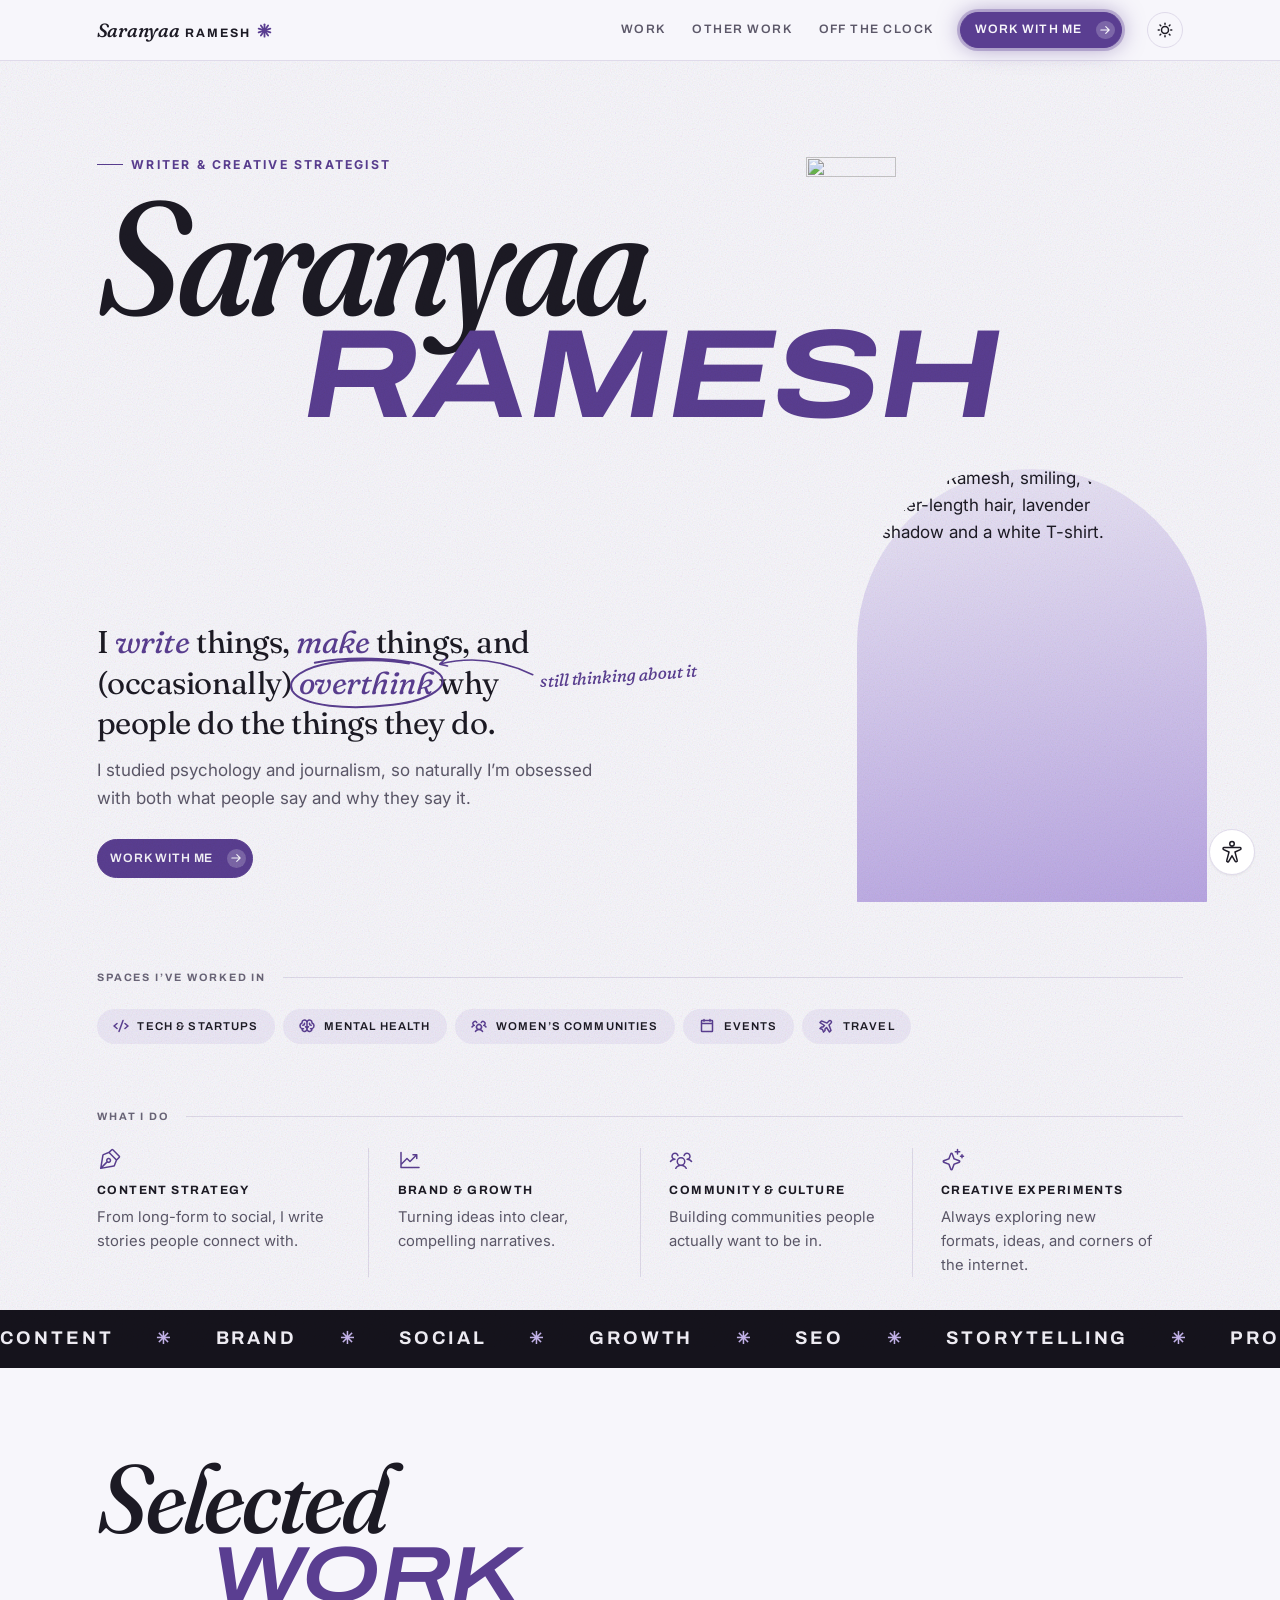
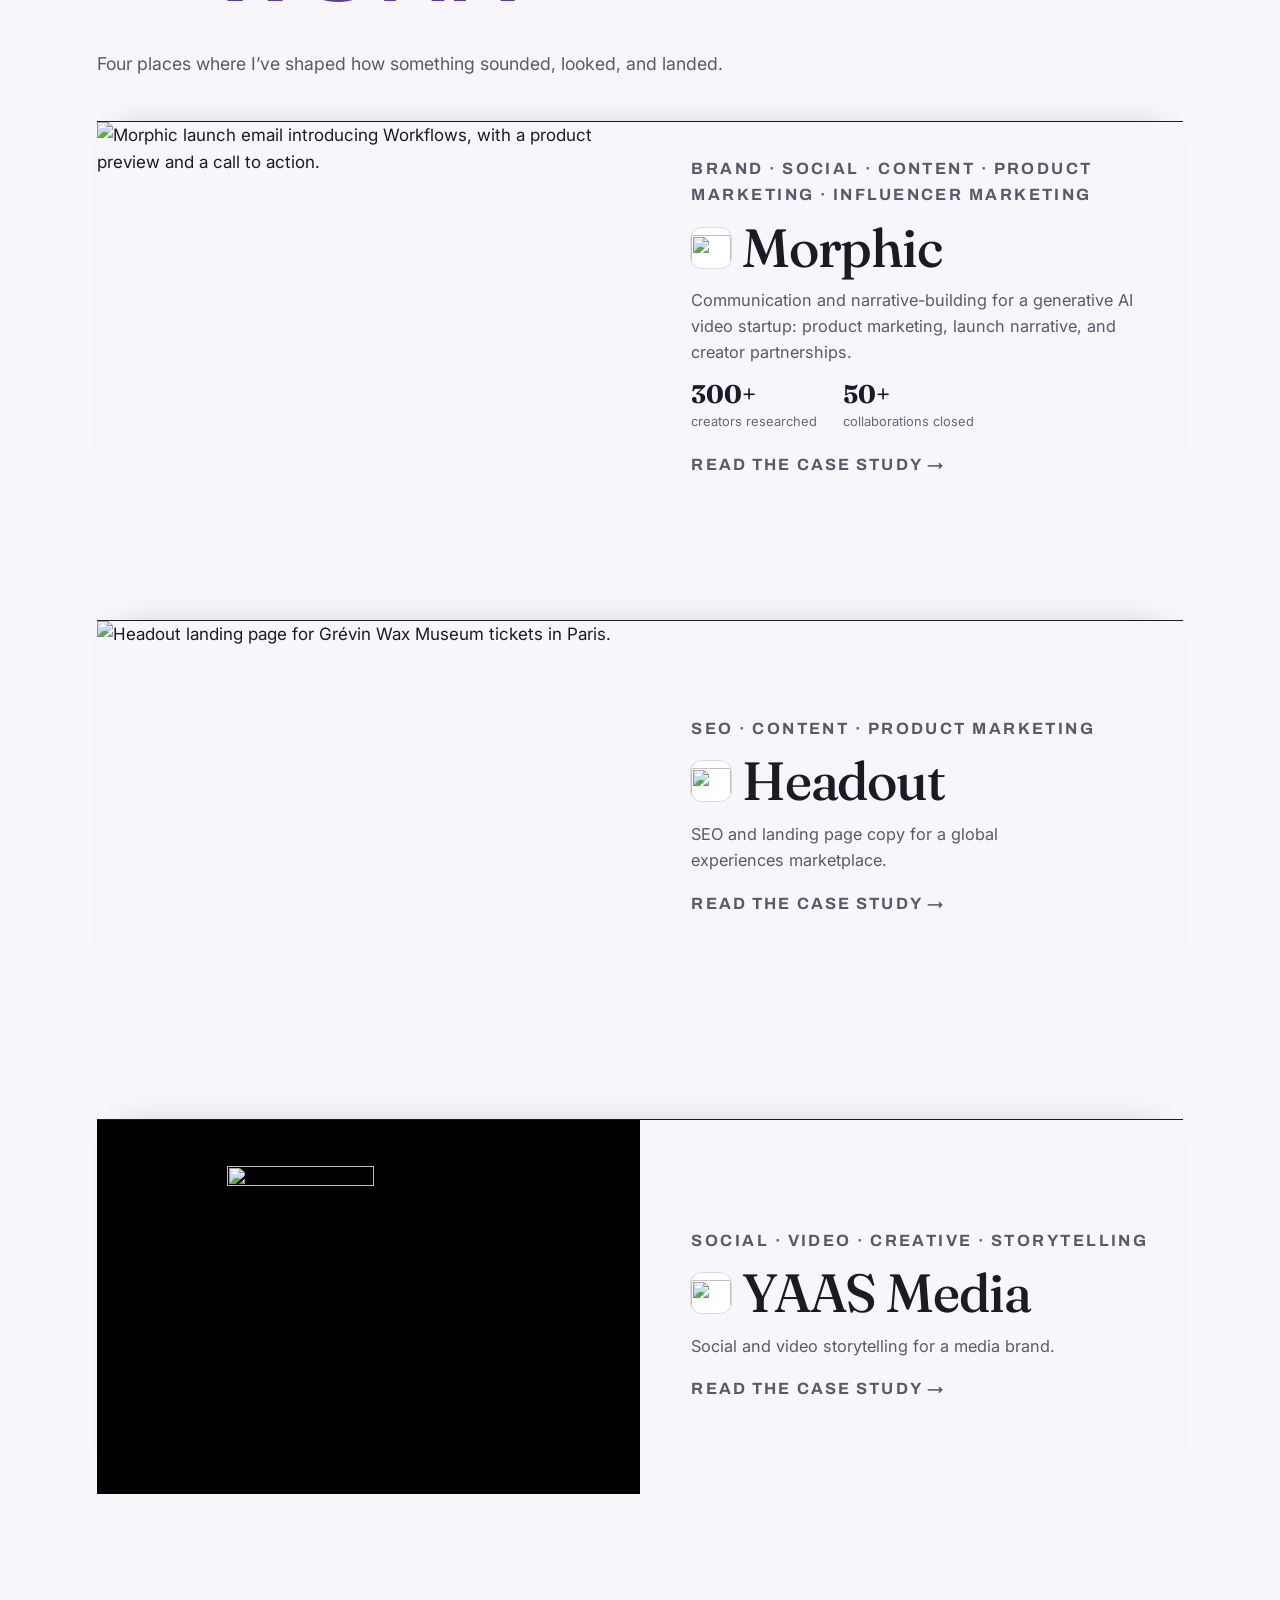
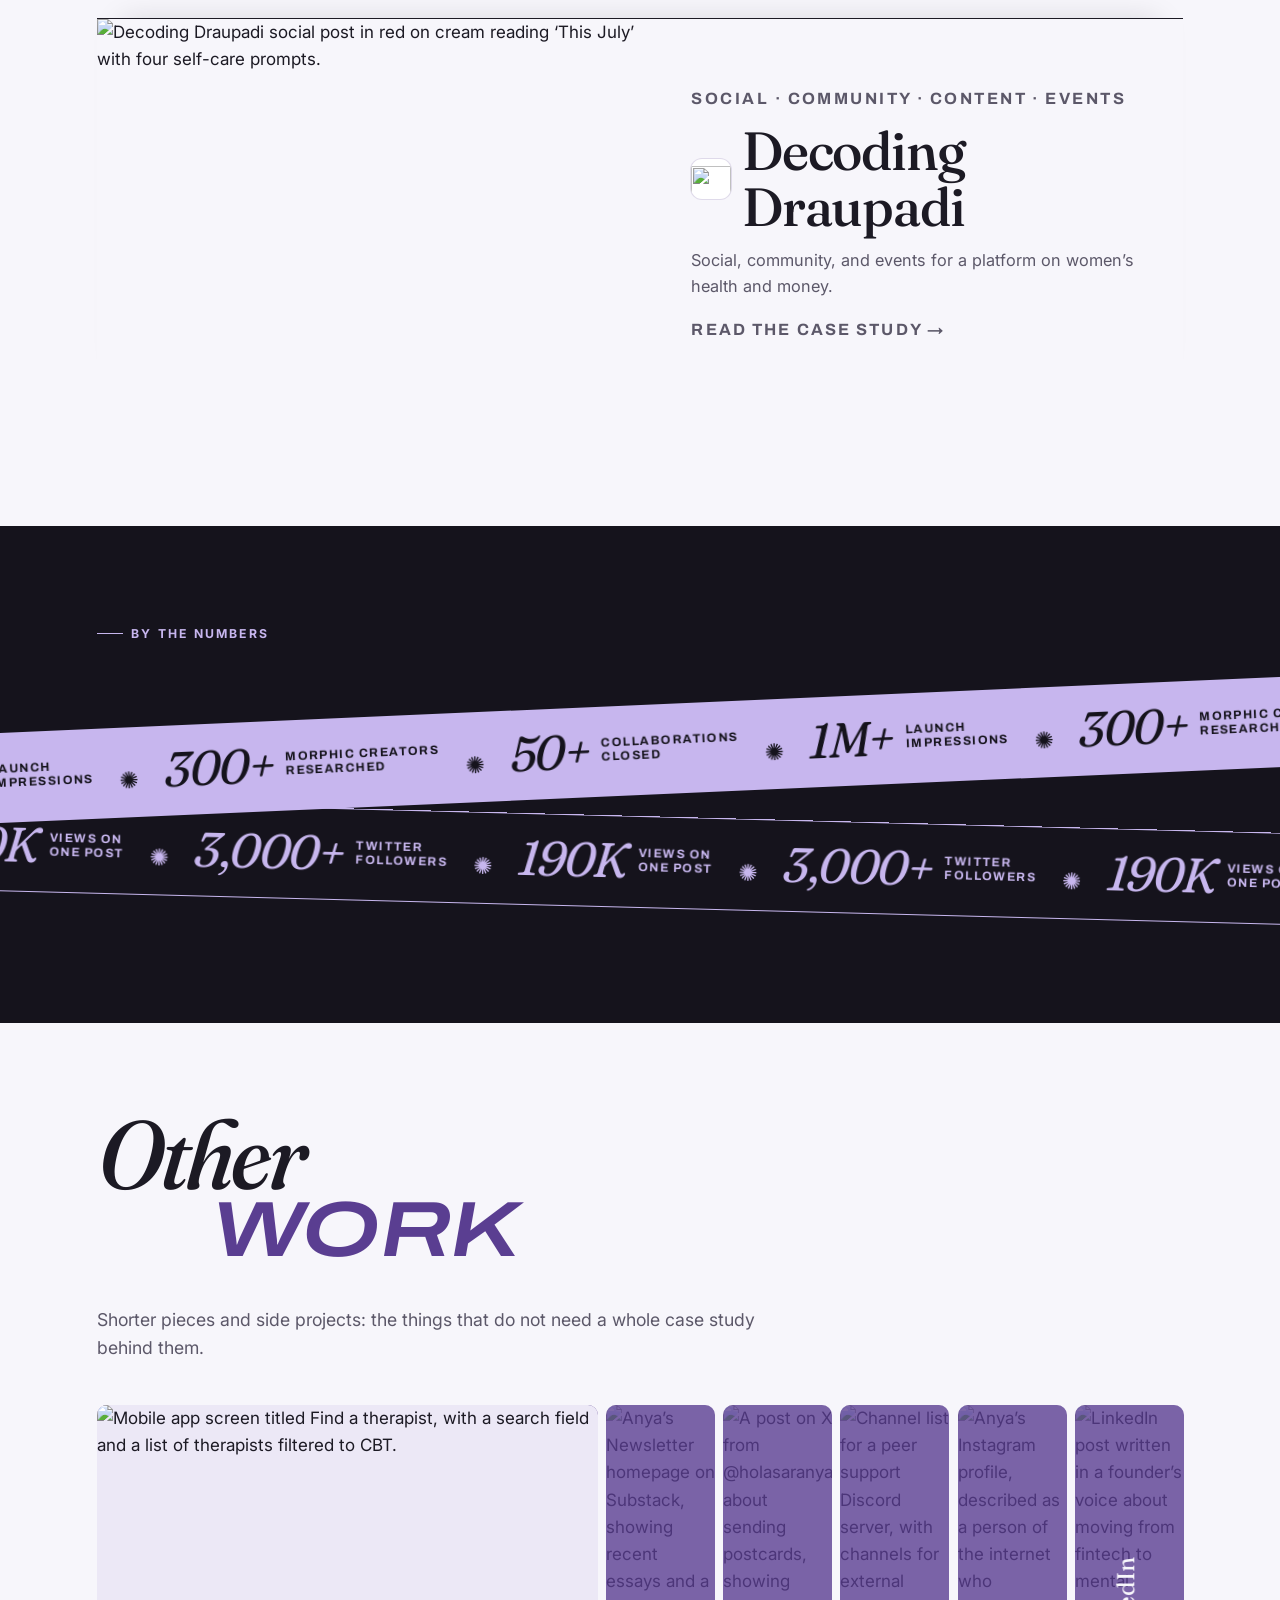
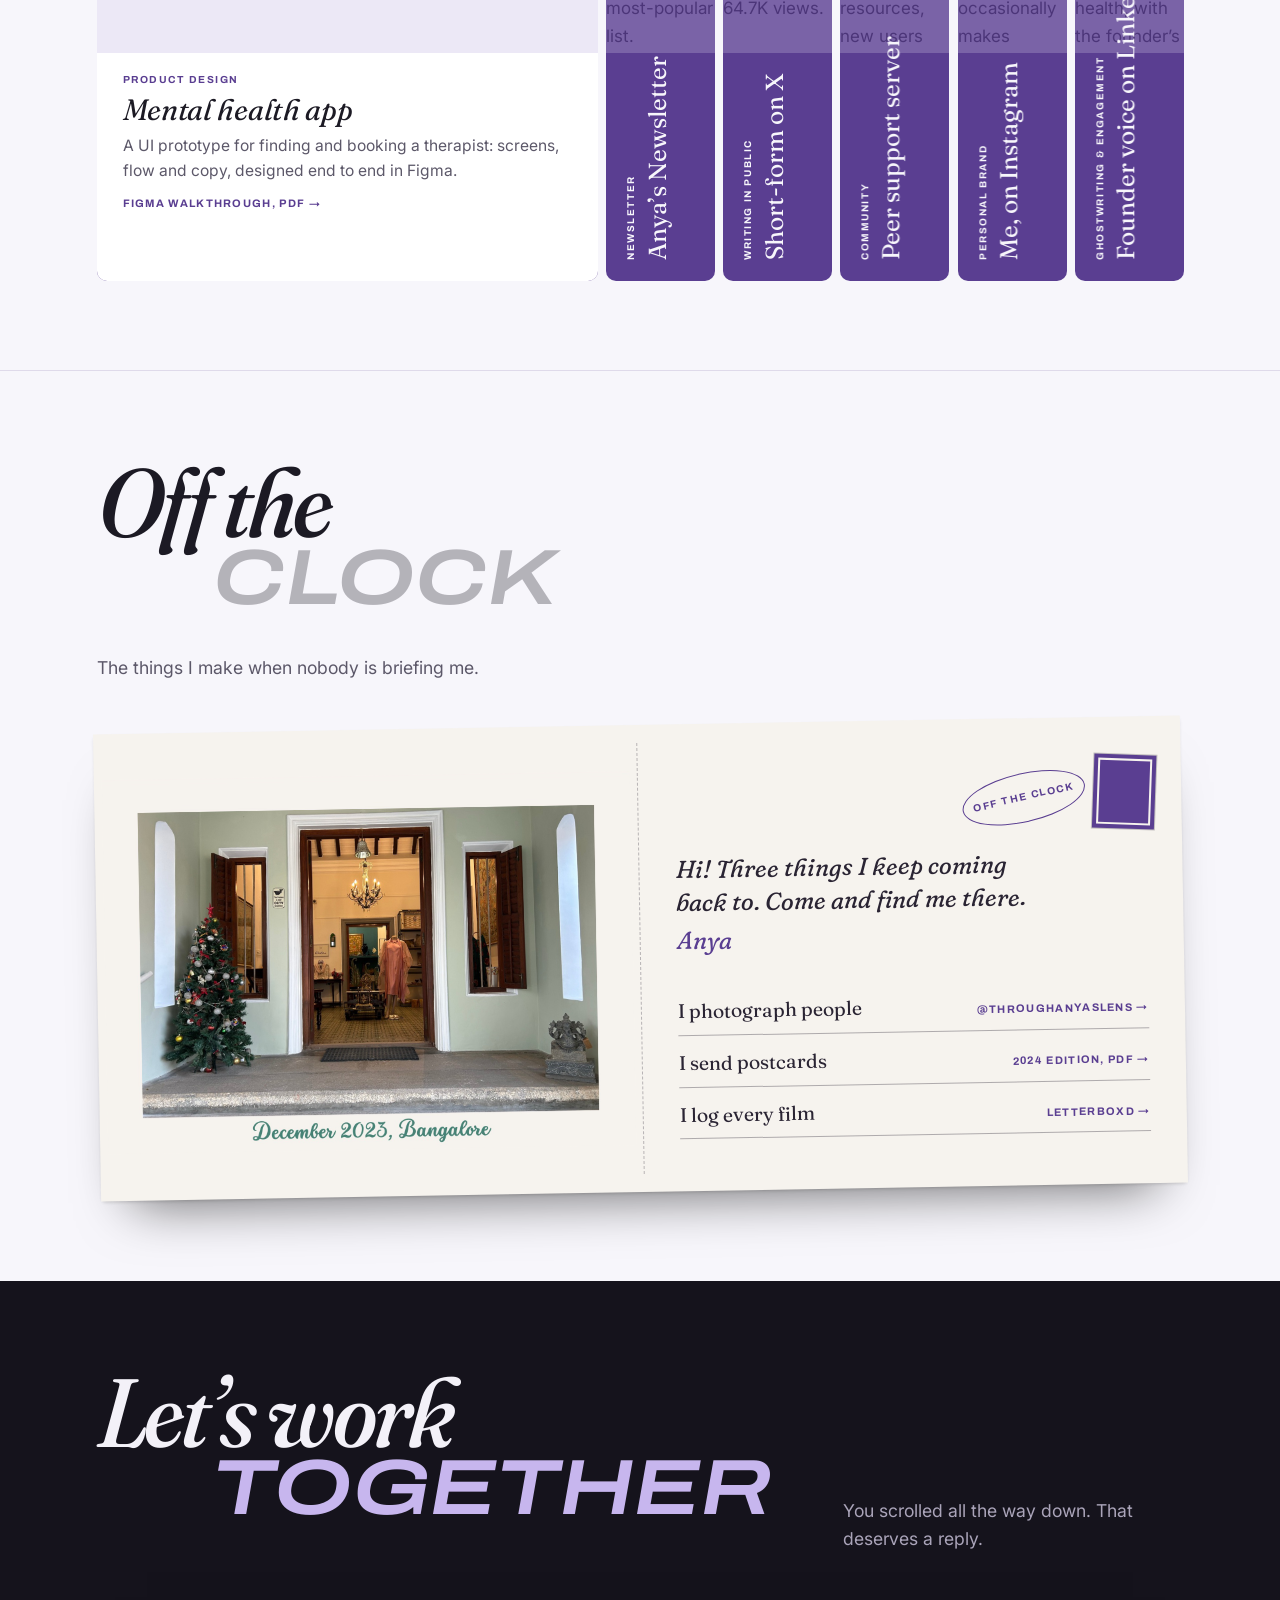
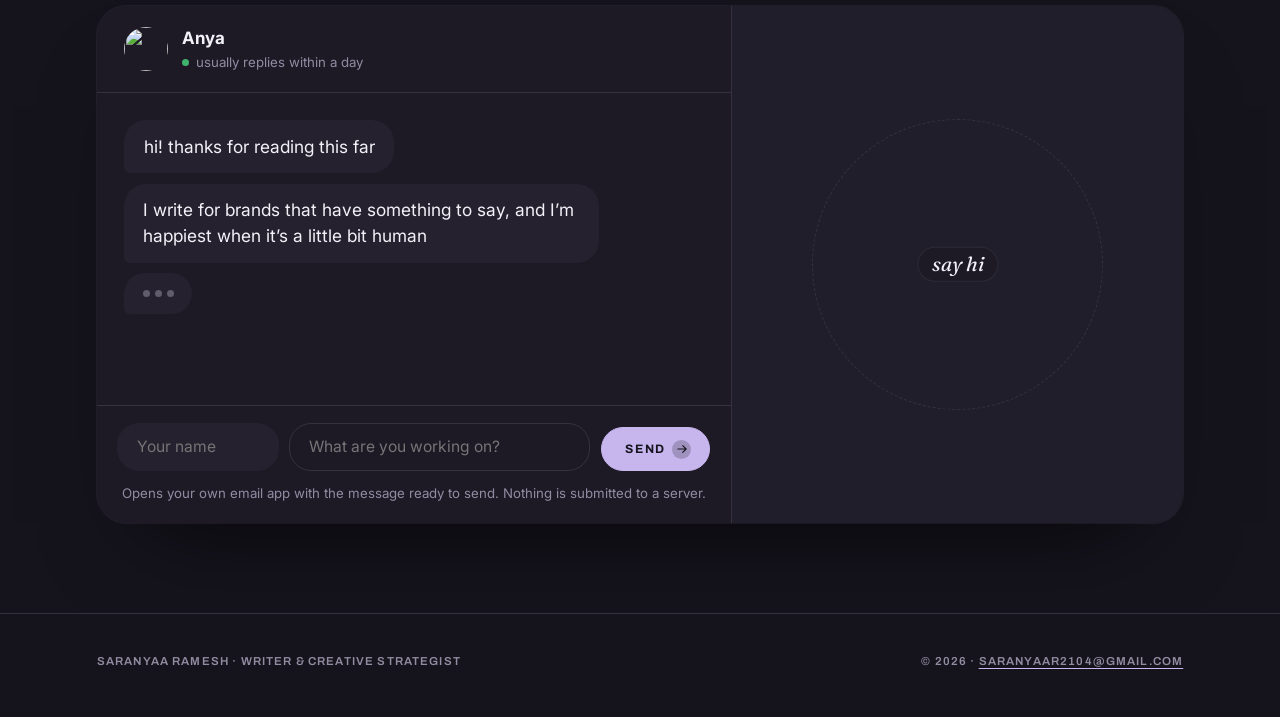
==== commit 574a49bc: "Contact becomes a chat with Anya: bubbles type in, her channels burst into an orbit that turns with " ====
--- a/index.html
+++ b/index.html
@@ -36,7 +36,7 @@
 <link rel="preconnect" href="https://fonts.googleapis.com">
 <link rel="preconnect" href="https://fonts.gstatic.com" crossorigin>
 <link href="https://fonts.googleapis.com/css2?family=Archivo:ital,wdth,wght@0,62..125,400..700;1,62..125,400..700&family=Fraunces:ital,opsz,wght@0,9..144,400..700;1,9..144,400..700&family=Inter:wght@400;500;600;700&display=swap" rel="stylesheet">
-<link rel="stylesheet" href="assets/styles.css?v=20261012f">
+<link rel="stylesheet" href="assets/styles.css?v=20261012g">
 
 <!-- Marks that scripting is available. The scroll-in animation is scoped to
      html.js so that a failed script leaves the content visible, not blank.
@@ -426,57 +426,51 @@
   <!-- ── Contact ──────────────────────────────────────────────────────── -->
   <section class="section ink reveal" id="contact">
     <div class="wrap">
-      <div class="section-head">
+      <div class="section-head cx-head">
         <h2 class="dsplit"><span class="dsplit-a">Let’s work</span><span class="dsplit-b">Together</span></h2>
-        <p class="section-intro">Thank you for going through my portfolio. If you’re interested in working together, here’s how you can reach me.</p>
-      </div>
-
-      <div class="contact-grid">
-        <div class="link-cards" data-stagger>
-          <a class="link-card" href="mailto:saranyaar2104@gmail.com">
-            <svg width="16" height="16" viewBox="0 0 256 256" fill="currentColor" aria-hidden="true"><path d="M224,44H32A12,12,0,0,0,20,56V192a20,20,0,0,0,20,20H216a20,20,0,0,0,20-20V56A12,12,0,0,0,224,44ZM193.15,68,128,127.72,62.85,68ZM44,188V83.28l75.89,69.57a12,12,0,0,0,16.22,0L212,83.28V188Z"/></svg>
-            <span class="link-card-text"><strong>Email</strong><span>saranyaar2104@gmail.com</span></span>
-          </a>
-
-          <a class="link-card" href="https://www.linkedin.com/in/saranyaaramesh/" target="_blank" rel="noopener">
-            <svg width="16" height="16" viewBox="0 0 256 256" fill="currentColor" aria-hidden="true"><path d="M216,20H40A20,20,0,0,0,20,40V216a20,20,0,0,0,20,20H216a20,20,0,0,0,20-20V40A20,20,0,0,0,216,20Zm-4,192H44V44H212ZM112,176V120a12,12,0,0,1,21.43-7.41A40,40,0,0,1,192,148v28a12,12,0,0,1-24,0V148a16,16,0,0,0-32,0v28a12,12,0,0,1-24,0ZM96,120v56a12,12,0,0,1-24,0V120a12,12,0,0,1,24,0ZM68,80A16,16,0,1,1,84,96,16,16,0,0,1,68,80Z"/></svg>
-            <span class="link-card-text"><strong>LinkedIn</strong><span>in/saranyaaramesh</span></span>
-          </a>
-
-          <a class="link-card" href="https://twitter.com/holasaranyahere" target="_blank" rel="noopener">
-            <svg width="16" height="16" viewBox="0 0 256 256" fill="currentColor" aria-hidden="true"><path d="M218.12,209.56l-61-95.8,59.72-65.69a12,12,0,0,0-17.76-16.14L143.81,92.77,106.12,33.56A12,12,0,0,0,96,28H48A12,12,0,0,0,37.88,46.44l61,95.8L39.12,207.93a12,12,0,1,0,17.76,16.14l55.31-60.84,37.69,59.21A12,12,0,0,0,160,228h48a12,12,0,0,0,10.12-18.44ZM166.59,204,69.86,52H89.41l96.73,152Z"/></svg>
-            <span class="link-card-text"><strong>Twitter (X)</strong><span>@holasaranyahere</span></span>
-          </a>
-
-          <a class="link-card" href="https://www.instagram.com/anyaohnanana/" target="_blank" rel="noopener">
-            <svg width="16" height="16" viewBox="0 0 256 256" fill="currentColor" aria-hidden="true"><path d="M128,80a48,48,0,1,0,48,48A48.05,48.05,0,0,0,128,80Zm0,72a24,24,0,1,1,24-24A24,24,0,0,1,128,152ZM176,20H80A60.07,60.07,0,0,0,20,80v96a60.07,60.07,0,0,0,60,60h96a60.07,60.07,0,0,0,60-60V80A60.07,60.07,0,0,0,176,20Zm36,156a36,36,0,0,1-36,36H80a36,36,0,0,1-36-36V80A36,36,0,0,1,80,44h96a36,36,0,0,1,36,36ZM196,76a16,16,0,1,1-16-16A16,16,0,0,1,196,76Z"/></svg>
-            <span class="link-card-text"><strong>Instagram</strong><span>@anyaohnanana</span></span>
-          </a>
-
-          <a class="link-card" href="assets/saranyaa-resume.pdf" target="_blank" rel="noopener">
-            <svg width="16" height="16" viewBox="0 0 256 256" fill="currentColor" aria-hidden="true"><path d="M200,164v8h12a12,12,0,0,1,0,24H200v12a12,12,0,0,1-24,0V152a12,12,0,0,1,12-12h32a12,12,0,0,1,0,24ZM92,172a32,32,0,0,1-32,32H56v4a12,12,0,0,1-24,0V152a12,12,0,0,1,12-12H60A32,32,0,0,1,92,172Zm-24,0a8,8,0,0,0-8-8H56v16h4A8,8,0,0,0,68,172Zm100,8a40,40,0,0,1-40,40H112a12,12,0,0,1-12-12V152a12,12,0,0,1,12-12h16A40,40,0,0,1,168,180Zm-24,0a16,16,0,0,0-16-16h-4v32h4A16,16,0,0,0,144,180ZM36,108V40A20,20,0,0,1,56,20h96a12,12,0,0,1,8.49,3.52l56,56A12,12,0,0,1,220,88v20a12,12,0,0,1-24,0v-4H148a12,12,0,0,1-12-12V44H60v64a12,12,0,0,1-24,0ZM160,57V80h23Z"/></svg>
-            <span class="link-card-text"><strong>Saranyaa’s résumé</strong><span>PDF</span></span>
-          </a>
-
-              <a class="link-card" href="https://saranyaa1310.substack.com/" target="_blank" rel="noopener">
-            <svg width="16" height="16" viewBox="0 0 256 256" fill="currentColor" aria-hidden="true"><path d="M216,36H40A20,20,0,0,0,20,56V216a12,12,0,0,0,17.37,10.73L64,213.42l26.63,13.31a12,12,0,0,0,10.74,0L128,213.42l26.63,13.31a12,12,0,0,0,10.74,0L192,213.42l26.63,13.31A12,12,0,0,0,236,216V56A20,20,0,0,0,216,36Zm-4,160.58-14.63-7.31a12,12,0,0,0-10.74,0L160,202.58l-26.63-13.31a12,12,0,0,0-10.74,0L96,202.58,69.37,189.27a12,12,0,0,0-10.74,0L44,196.58V60H212ZM136,108a12,12,0,0,1,12-12h36a12,12,0,0,1,0,24H148A12,12,0,0,1,136,108Zm0,40a12,12,0,0,1,12-12h36a12,12,0,0,1,0,24H148A12,12,0,0,1,136,148ZM72,172h40a12,12,0,0,0,12-12V96a12,12,0,0,0-12-12H72A12,12,0,0,0,60,96v64A12,12,0,0,0,72,172Zm12-64h16v40H84Z"/></svg>
-            <span class="link-card-text"><strong>Substack</strong><span>Anya’s Newsletter</span></span>
-          </a>
+        <p class="section-intro">You scrolled all the way down. That deserves a reply.</p>
+      </div>
+
+      <div class="cx">
+        <div class="cx-top">
+          <img src="assets/home-profile.jpg" alt="" width="44" height="44" loading="lazy">
+          <p><b>Anya</b><span>usually replies within a day</span></p>
         </div>
 
-        <form class="compose" id="composer" data-email="saranyaar2104@gmail.com">
-          <div>
-            <label for="cName">Your name</label>
-            <input id="cName" name="name" type="text" autocomplete="name" placeholder="Who’s writing?">
+        <ol class="cx-thread" aria-label="Messages from Saranyaa">
+          <li class="cx-b">hi! thanks for reading this far</li>
+          <li class="cx-b">I write for brands that have something to say, and I’m happiest when it’s a little bit human</li>
+          <li class="cx-b cx-b--cue">fastest is email, but I’m around. pick one<span class="cx-pt" aria-hidden="true">→</span></li>
+          <li class="cx-typing" aria-hidden="true"><i></i><i></i><i></i></li>
+        </ol>
+
+        <nav class="cx-orbit" aria-label="Ways to reach me">
+          <div class="mo">
+            <span class="mo-ring" aria-hidden="true"></span>
+            <img class="mo-aster" src="assets/shape-aster.svg" alt="" aria-hidden="true">
+            <span class="mo-hi" aria-hidden="true">say hi</span>
+            <ul class="mo-list">
+              <li class="mo-b" style="--i:0"><a href="mailto:saranyaar2104@gmail.com"><b>Email</b><small>saranyaar2104<wbr>@gmail.com</small></a></li>
+              <li class="mo-b" style="--i:1"><a href="https://www.linkedin.com/in/saranyaaramesh/" target="_blank" rel="noopener"><b>LinkedIn</b><small>in/saranyaaramesh</small></a></li>
+              <li class="mo-b" style="--i:2"><a href="https://twitter.com/holasaranyahere" target="_blank" rel="noopener"><b>Twitter (X)</b><small>@holasaranyahere</small></a></li>
+              <li class="mo-b" style="--i:3"><a href="https://www.instagram.com/anyaohnanana/" target="_blank" rel="noopener"><b>Instagram</b><small>@anyaohnanana</small></a></li>
+              <li class="mo-b" style="--i:4"><a href="assets/saranyaa-resume.pdf" target="_blank" rel="noopener"><b>Résumé</b><small>PDF</small></a></li>
+              <li class="mo-b" style="--i:5"><a href="https://saranyaa1310.substack.com/" target="_blank" rel="noopener"><b>Substack</b><small>Anya’s Newsletter</small></a></li>
+            </ul>
           </div>
-          <div>
-            <label for="cNote">What are you working on?</label>
-            <textarea id="cNote" name="note" placeholder="A sentence or two is plenty."
-                      aria-describedby="cNoteError"></textarea>
-            <p class="field-error" id="cNoteError" role="alert" hidden>Add a line about what you are working on, so the email does not arrive empty.</p>
+        </nav>
+
+        <form class="cx-compose" id="composer" data-email="saranyaar2104@gmail.com">
+          <div class="cx-row">
+            <label class="visually-hidden" for="cName">Your name</label>
+            <input id="cName" name="name" type="text" autocomplete="name" placeholder="Your name">
+            <label class="visually-hidden" for="cNote">What are you working on?</label>
+            <textarea id="cNote" name="note" rows="1" placeholder="What are you working on?"
+                      aria-describedby="cNoteError cHint"></textarea>
+            <button class="btn cx-send" type="submit">Send<span class="cta-go" aria-hidden="true"><svg width="12" height="12" viewBox="0 0 256 256" fill="currentColor" aria-hidden="true"><path d="M224.49,136.49l-72,72a12,12,0,0,1-17-17L187,140H40a12,12,0,0,1,0-24H187L135.51,64.48a12,12,0,0,1,17-17l72,72A12,12,0,0,1,224.49,136.49Z"/></svg></span></button>
           </div>
-          <button class="btn" type="submit">Compose email<span class="cta-go" aria-hidden="true"><svg width="12" height="12" viewBox="0 0 256 256" fill="currentColor" aria-hidden="true"><path d="M224.49,136.49l-72,72a12,12,0,0,1-17-17L187,140H40a12,12,0,0,1,0-24H187L135.51,64.48a12,12,0,0,1,17-17l72,72A12,12,0,0,1,224.49,136.49Z"/></svg></span></button>
-          <p class="compose-hint">This opens your own email app with the message ready to send. Nothing is submitted to a server.</p>
+          <p class="field-error" id="cNoteError" role="alert" hidden>Add a line about what you are working on, so the email does not arrive empty.</p>
+          <p class="compose-hint" id="cHint">Opens your own email app with the message ready to send. Nothing is submitted to a server.</p>
         </form>
       </div>
     </div>
@@ -762,6 +756,6 @@
   <button class="a11y-reset" id="a11yReset" type="button">Reset all</button>
 </div>
 
-<script src="assets/app.js?v=20261012f"></script>
+<script src="assets/app.js?v=20261012g"></script>
 </body>
 </html>
--- a/assets/styles.css
+++ b/assets/styles.css
@@ -718,39 +718,141 @@
   letter-spacing: .1em; text-transform: uppercase; color: var(--text-dim);
 }
 
-/* ── Link cards ───────────────────────────────────────────────────────── */
-.link-cards { display: grid; grid-template-columns: repeat(auto-fit, minmax(min(250px, 100%), 1fr)); gap: .6rem; }
-.link-cards:has(> :only-child) { grid-template-columns: minmax(0, 460px); }
-
-.link-card {
-  display: flex; align-items: center; gap: .75rem;
-  padding: .75rem 0;
-  border-bottom: 1px solid var(--border);
-  text-decoration: none;
+/* ── Contact: a chat with Anya, and her channels in orbit ──────────────── */
+/* Registered so the burst and the scroll spin can each transition on their
+   own, without one restarting the other. */
+@property --rad { syntax: '<length>'; inherits: true; initial-value: 0px; }
+@property --burst { syntax: '<angle>'; inherits: true; initial-value: 0deg; }
+
+.cx-head { display: flex; flex-wrap: wrap; justify-content: space-between; align-items: flex-end; gap: 1rem 3rem; }
+.cx-head .section-intro { max-width: 20rem; margin: 0 0 .6rem; }
+
+.cx {
+  display: grid;
+  grid-template-columns: minmax(0, 1.4fr) minmax(0, 1fr);
+  grid-template-areas: "top orbit" "thread orbit" "compose orbit";
+  grid-template-rows: auto 1fr auto;
+  background: var(--bg-card);
+  border-radius: 30px;
+  box-shadow: 0 0 0 1px var(--hairline), 0 50px 90px -50px var(--shadow-tint);
+  overflow: hidden;
+}
+
+.cx-top { grid-area: top; display: flex; gap: .85rem; align-items: center; padding: 1.1rem 1.6rem; border-bottom: 1px solid var(--border); }
+.cx-top img { width: 44px; height: 44px; border-radius: 50%; object-fit: cover; object-position: top; }
+.cx-top p { margin: 0; }
+.cx-top b { display: block; font-size: 1rem; }
+.cx-top span { display: flex; align-items: center; gap: .4rem; font-size: .78rem; color: var(--text-dim); }
+.cx-top span::before { content: ""; width: 7px; height: 7px; border-radius: 50%; background: #3fb36b; }
+
+.cx-thread {
+  grid-area: thread;
+  display: flex; flex-direction: column; align-items: flex-start; gap: .6rem;
+  margin: 0; padding: 1.6rem; list-style: none;
+}
+.cx-b {
+  max-width: 82%;
+  padding: .8rem 1.15rem;
+  border-radius: 22px 22px 22px 6px;
+  background: var(--bg-soft); color: var(--text);
+  font-size: 1.02rem; line-height: 1.5;
+}
+.cx-b--cue { background: var(--accent); color: var(--accent-ink); font-weight: 500; }
+.cx-b--me { align-self: flex-end; border-radius: 22px 22px 6px 22px; background: var(--accent); color: var(--accent-ink); white-space: pre-line; }
+.cx-pt { display: inline-block; margin-left: .45rem; }
+.cx-typing { display: flex; gap: 5px; padding: 1rem 1.1rem; border-radius: 22px 22px 22px 6px; background: var(--bg-soft); }
+.cx-typing i { width: 7px; height: 7px; border-radius: 50%; background: var(--text-muted); opacity: .45; }
+
+.cx-compose { grid-area: compose; padding: 1rem 1.2rem 1.1rem; border-top: 1px solid var(--border); }
+.cx-row { display: flex; gap: .6rem; align-items: flex-end; }
+.cx-compose input, .cx-compose textarea {
+  min-width: 0; padding: .72rem 1.1rem;
+  border: 1px solid var(--border); border-radius: 22px;
+  background: none; color: var(--text);
+  font: inherit; font-size: .92rem; line-height: 1.4;
   transition: border-color .2s var(--ease);
 }
-.link-card:hover { border-color: var(--accent); color: inherit; }
-.link-card svg, .link-card-text { transition: transform .25s var(--ease); }
-.link-card:hover svg, .link-card:hover .link-card-text { transform: translateX(.4rem); }
-.link-card svg { width: 16px; height: 16px; flex: 0 0 auto; color: var(--accent); }
-.link-card-text { display: grid; gap: .08rem; min-width: 0; }
-.link-card-text strong { font-size: .92rem; font-weight: 600; }
-.link-card-text span { font-size: .76rem; color: var(--text-dim); overflow-wrap: anywhere; }
-
-/* ── Contact ──────────────────────────────────────────────────────────── */
-.contact-grid { display: grid; grid-template-columns: 1fr minmax(0, 420px); gap: clamp(1.75rem, 5vw, 3.5rem); align-items: start; }
-@media (max-width: 860px) { .contact-grid { grid-template-columns: 1fr; } }
-
-.compose { display: grid; gap: 1.1rem; }
-.compose label { font-family: var(--font-wide); font-size: .66rem; font-weight: 700; letter-spacing: .13em; text-transform: uppercase; color: var(--text-muted); }
-.compose input, .compose textarea {
-  width: 100%; min-width: 0; padding: .5rem 0;
-  border: 0; border-bottom: 1px solid var(--border);
-  background: none; color: var(--text);
-  font: inherit; font-size: .98rem;
-}
-.compose input:focus, .compose textarea:focus { outline: 0; border-bottom-color: var(--accent); }
-.compose textarea { resize: vertical; min-height: 100px; }
+.cx-compose input { flex: 0 1 9.5rem; background: var(--bg-soft); border-color: transparent; }
+.cx-compose textarea { flex: 1; resize: none; height: calc(1.4em + 1.44rem + 2px); max-height: 9rem; overflow-y: auto; }
+.cx-compose input:focus, .cx-compose textarea:focus { outline: 0; border-color: var(--accent); }
+.cx-compose input:focus-visible, .cx-compose textarea:focus-visible { box-shadow: 0 0 0 3px color-mix(in srgb, var(--accent) 25%, transparent); }
+.cx-send { flex: 0 0 auto; padding: .78rem 1.2rem; }
+.cx-compose .compose-hint { margin: .7rem 0 0 .3rem; }
+
+/* The orbit. Every size comes off --w so the ring, the planets and their
+   type shrink together on a phone instead of colliding. */
+.cx-orbit {
+  grid-area: orbit;
+  display: grid; place-items: center;
+  padding: 1.4rem;
+  border-left: 1px solid var(--border);
+  background: color-mix(in srgb, var(--bg-soft) 55%, var(--bg-card));
+  container-type: inline-size;
+}
+.mo { --w: min(25rem, calc(100cqw - 1rem)); --spin: 0deg; position: relative; width: var(--w); aspect-ratio: 1; }
+.mo-ring { position: absolute; inset: 12.4%; border: 1.5px dashed var(--border); border-radius: 50%; transition: border-color .3s var(--ease); }
+.mo:has(a:hover, a:focus-visible) .mo-ring { border-color: color-mix(in srgb, var(--accent) 50%, transparent); }
+.mo-aster { position: absolute; inset: 33%; width: 34%; transform: rotate(calc(14deg - var(--spin) * 1.5)); }
+.mo-hi {
+  position: absolute; left: 50%; top: 50%; translate: -50% -50%;
+  padding: .35rem .8rem; border-radius: 999px;
+  background: var(--bg-card); box-shadow: 0 0 0 1px var(--hairline);
+  font-family: var(--font-display); font-style: italic; font-size: 1.2rem; line-height: 1; white-space: nowrap; color: var(--text);
+}
+.mo-list { margin: 0; padding: 0; list-style: none; }
+.mo-b {
+  --a: calc(var(--i) * 60deg - 90deg + var(--spin) + var(--burst));
+  --rad: calc(var(--w) * .376);
+  position: absolute; left: 50%; top: 50%;
+  transform: rotate(var(--a)) translateX(var(--rad)) rotate(calc(-1 * var(--a))) translate(-50%, -50%);
+}
+.mo-b a {
+  display: grid; place-content: center; text-align: center;
+  width: calc(var(--w) * .264); aspect-ratio: 1; border-radius: 50%;
+  background: var(--bg-card); color: var(--text); text-decoration: none;
+  box-shadow: 0 0 0 1px var(--hairline), 0 16px 30px -18px var(--shadow-tint);
+  transition: transform .35s var(--ease), box-shadow .35s var(--ease);
+}
+.mo-b a:hover, .mo-b a:focus-visible { color: var(--text); transform: scale(1.12); box-shadow: 0 0 0 2px var(--accent), 0 20px 34px -16px var(--shadow-tint); outline: 0; }
+.mo-b b { font-family: var(--font-display); font-weight: 400; font-size: clamp(.8rem, calc(var(--w) * .041), 1.02rem); }
+.mo-b small { font-size: .62rem; line-height: 1.3; color: var(--text-dim); padding: 0 .3rem; }
+.mo-b:first-child a { background: var(--accent); color: var(--accent-ink); }
+.mo-b:first-child small { color: inherit; }
+@container (max-width: 22rem) { .mo-b small { display: none; } .mo-hi { font-size: 1rem; } }
+
+/* Armed by the script only, so without it the finished conversation shows.
+   Bubbles wait their turn, and the planets sit folded inside the aster
+   until the cue bubble points at them. */
+@media (prefers-reduced-motion: no-preference) {
+  body:not(.a11y-motion) .cx.is-armed .cx-thread > :not(.is-in) { display: none; }
+  body:not(.a11y-motion) .cx.is-armed .cx-thread > .is-in { animation: cx-pop .45s var(--ease-out) both; }
+  .cx-typing.is-in i { animation: cx-dot 1.1s ease-in-out infinite; }
+  .cx-typing.is-in i:nth-child(2) { animation-delay: .15s; }
+  .cx-typing.is-in i:nth-child(3) { animation-delay: .3s; }
+  body:not(.a11y-motion) .cx.is-armed .mo-b {
+    transition: --rad .9s cubic-bezier(.3, 1.35, .5, 1), --burst 1.1s var(--ease-out), opacity .4s var(--ease);
+    transition-delay: calc(var(--i) * 70ms);
+  }
+  body:not(.a11y-motion) .cx.is-armed:not(.is-out) .mo-b { --rad: 0px; --burst: -70deg; opacity: 0; }
+  body:not(.a11y-motion) .cx.is-armed:not(.is-out) .mo-b a { transform: scale(.4); }
+  .cx-b--me { animation: cx-pop .45s var(--ease-out) both; }
+  .cx-send { transition: filter .2s var(--ease), transform .2s var(--ease), translate .35s var(--ease); }
+  @keyframes cx-pop { from { opacity: 0; transform: translateY(10px) scale(.94); transform-origin: left bottom; } }
+  @keyframes cx-dot { 0%, 60%, 100% { transform: none; opacity: .45; } 30% { transform: translateY(-4px); opacity: .9; } }
+}
+
+@media (max-width: 860px) {
+  .cx { grid-template-columns: minmax(0, 1fr); grid-template-areas: "top" "thread" "orbit" "compose"; grid-template-rows: none; }
+  .cx-orbit { border-left: 0; border-top: 1px solid var(--border); }
+  .cx-pt { rotate: 90deg; }
+  .cx-thread { padding: 1.2rem; }
+  .cx-b { max-width: 92%; font-size: .96rem; }
+}
+@media (max-width: 560px) {
+  .cx-row { flex-wrap: wrap; }
+  .cx-compose input, .cx-compose textarea { flex: 1 1 100%; }
+  .cx-send { margin-left: auto; }
+}
 
 .btn {
   appearance: none; border: 1px solid var(--accent); background: var(--accent); color: var(--accent-ink);
@@ -1081,7 +1183,7 @@
 
 /* ── Print ────────────────────────────────────────────────────────────── */
 @media print {
-  .nav, .a11y-fab, .a11y-panel, .lightbox, .compose, .case-back, .marquee, .decor, .ponder, .stack-mark { display: none !important; }
+  .nav, .a11y-fab, .a11y-panel, .lightbox, .cx-compose, .case-back, .marquee, .decor, .ponder, .stack-mark { display: none !important; }
   .stack-item { position: static !important; }
   body { background: #fff; color: #000; }
   body::after { display: none; }
@@ -1280,4 +1382,4 @@
 
 /* Inline validation message for the composer. */
 .field-error { margin-top: .4rem; font-size: .82rem; color: var(--accent); }
-.compose textarea[aria-invalid="true"], .compose input[aria-invalid="true"] { border-bottom-color: var(--accent); }
+.cx-compose textarea[aria-invalid="true"], .cx-compose input[aria-invalid="true"] { border-color: var(--accent); }
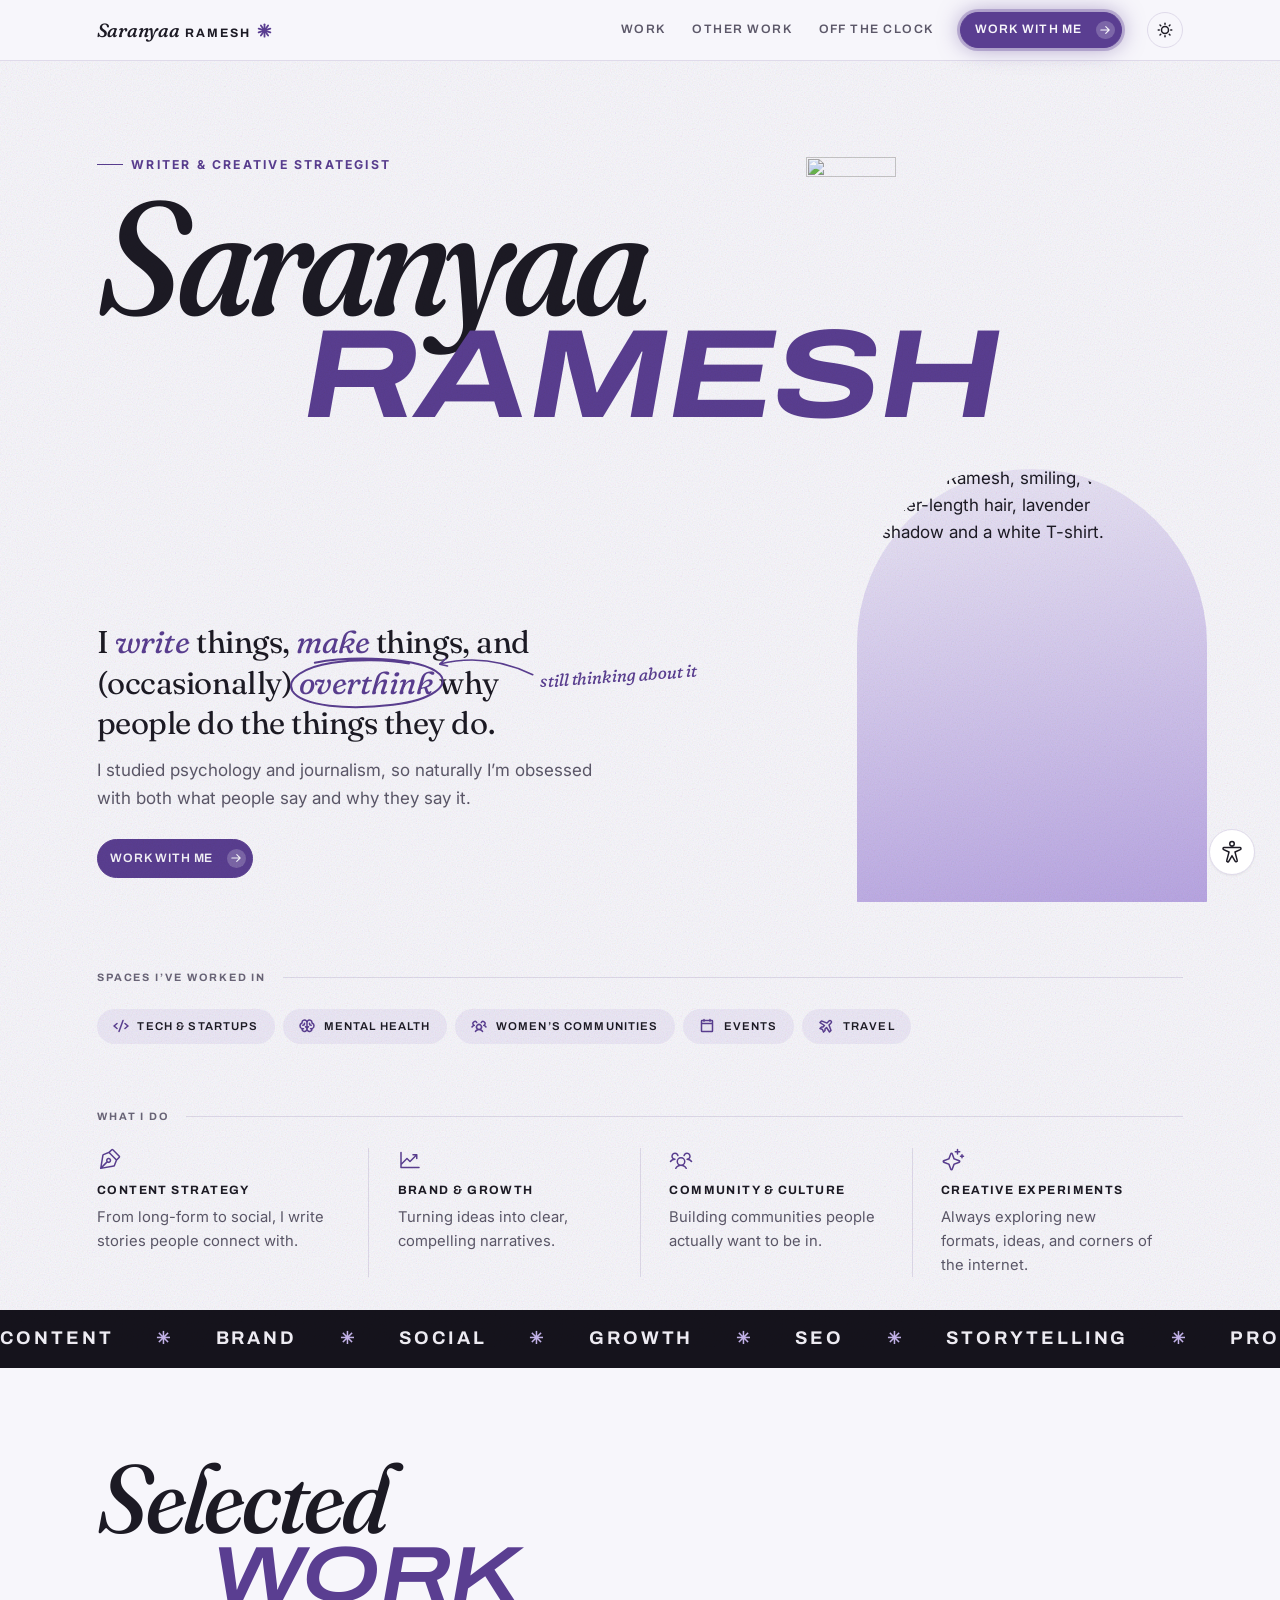
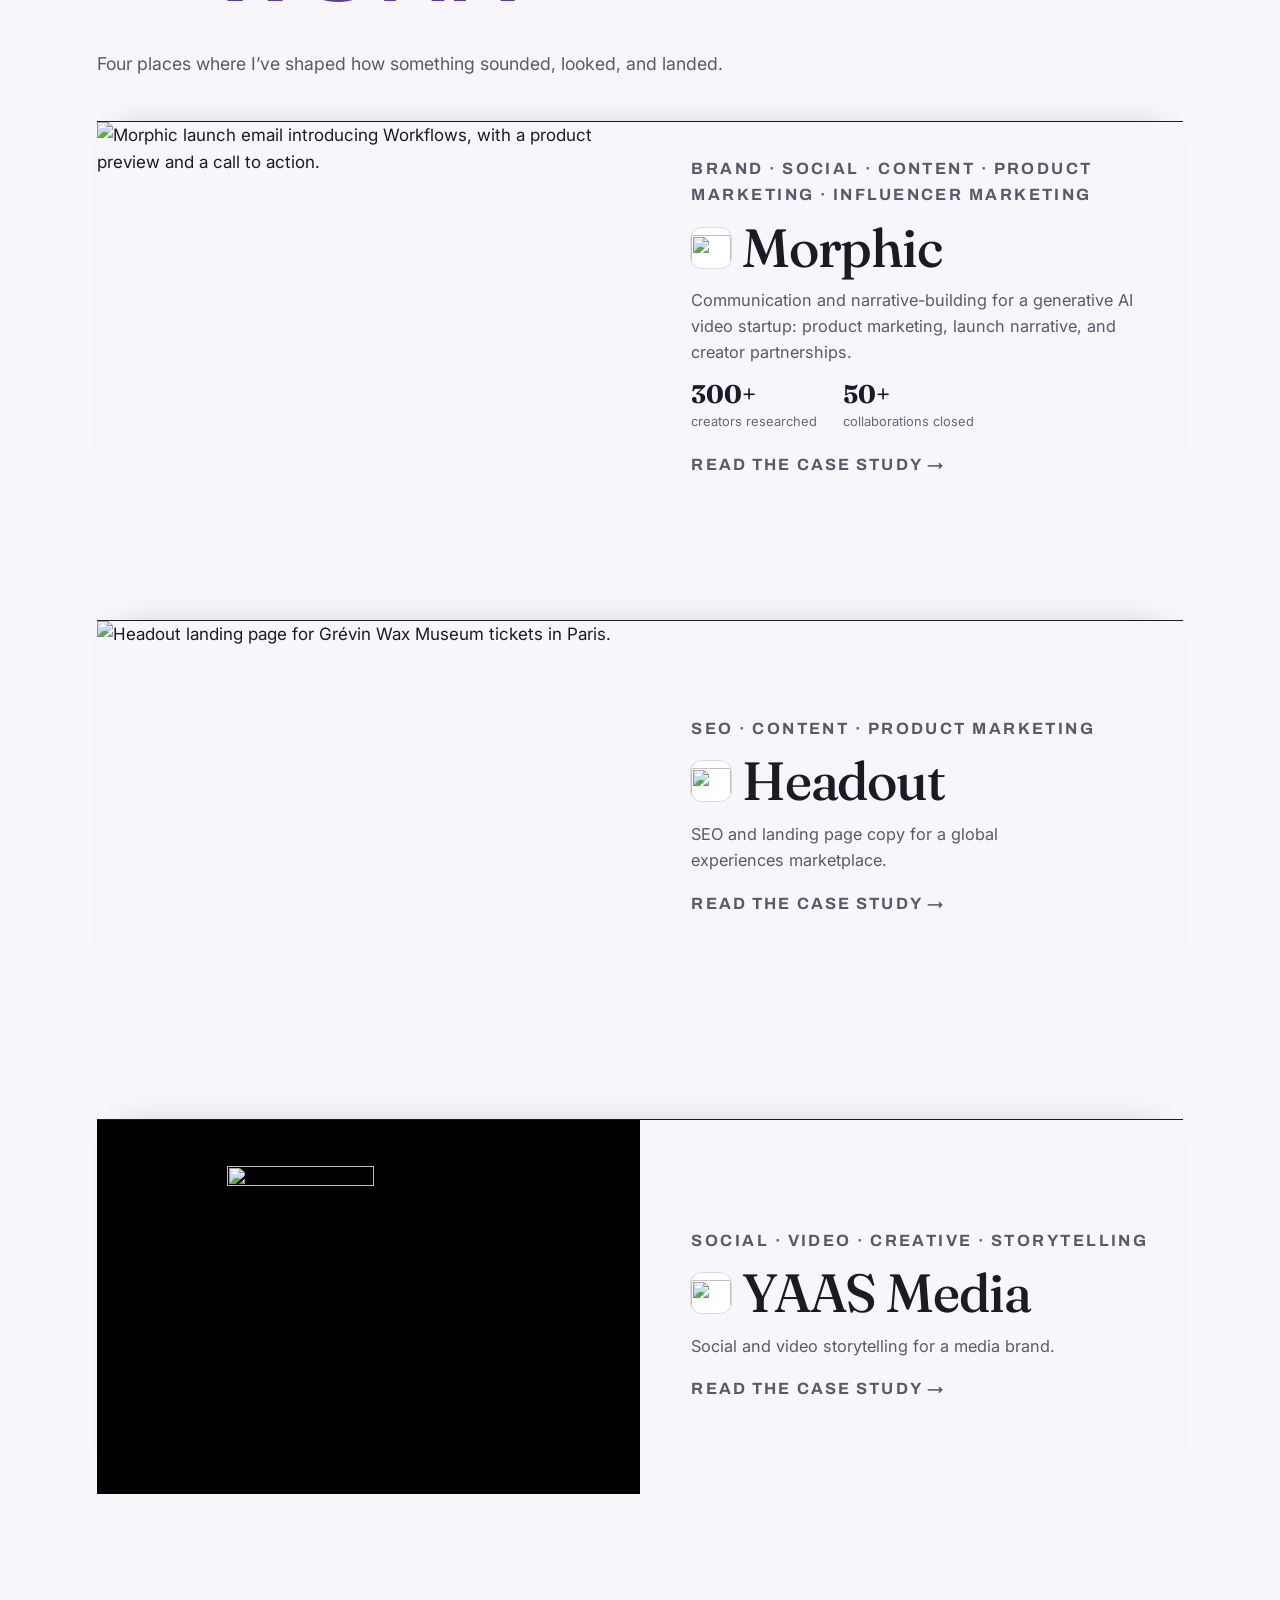
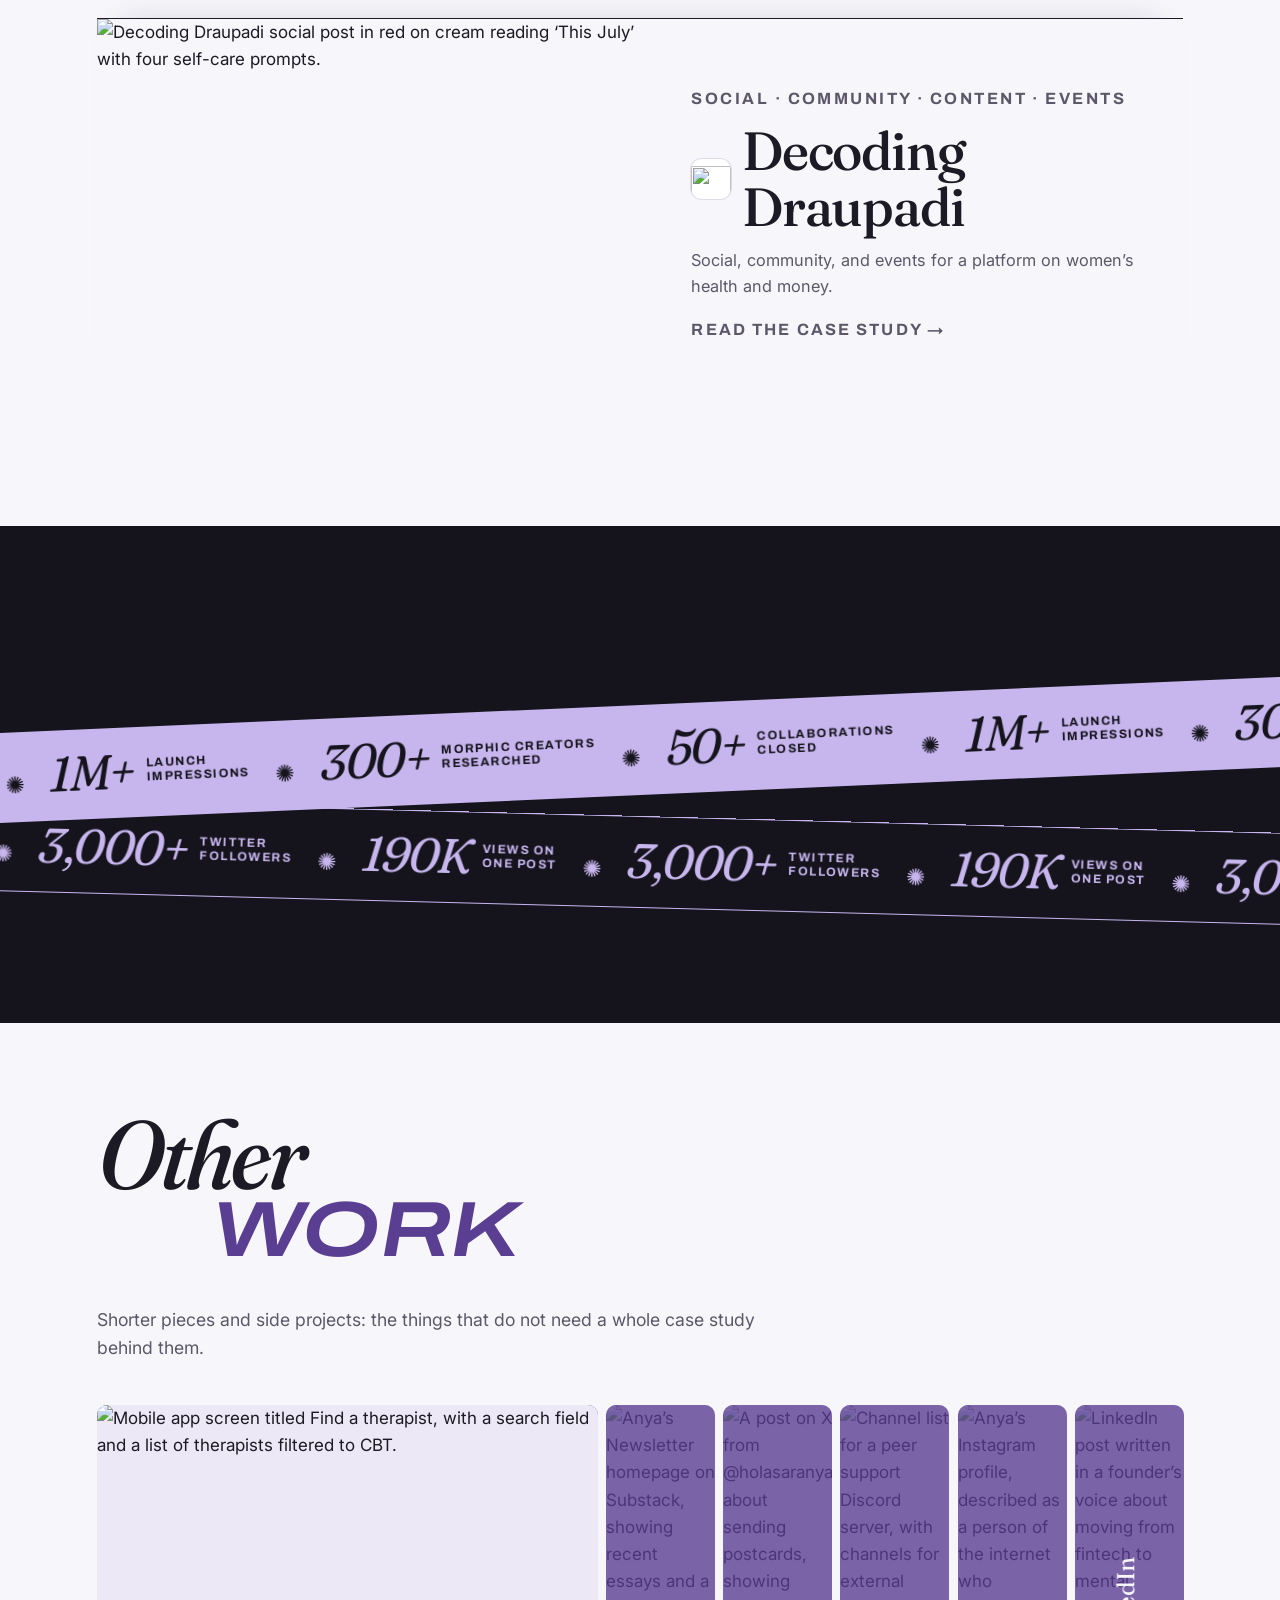
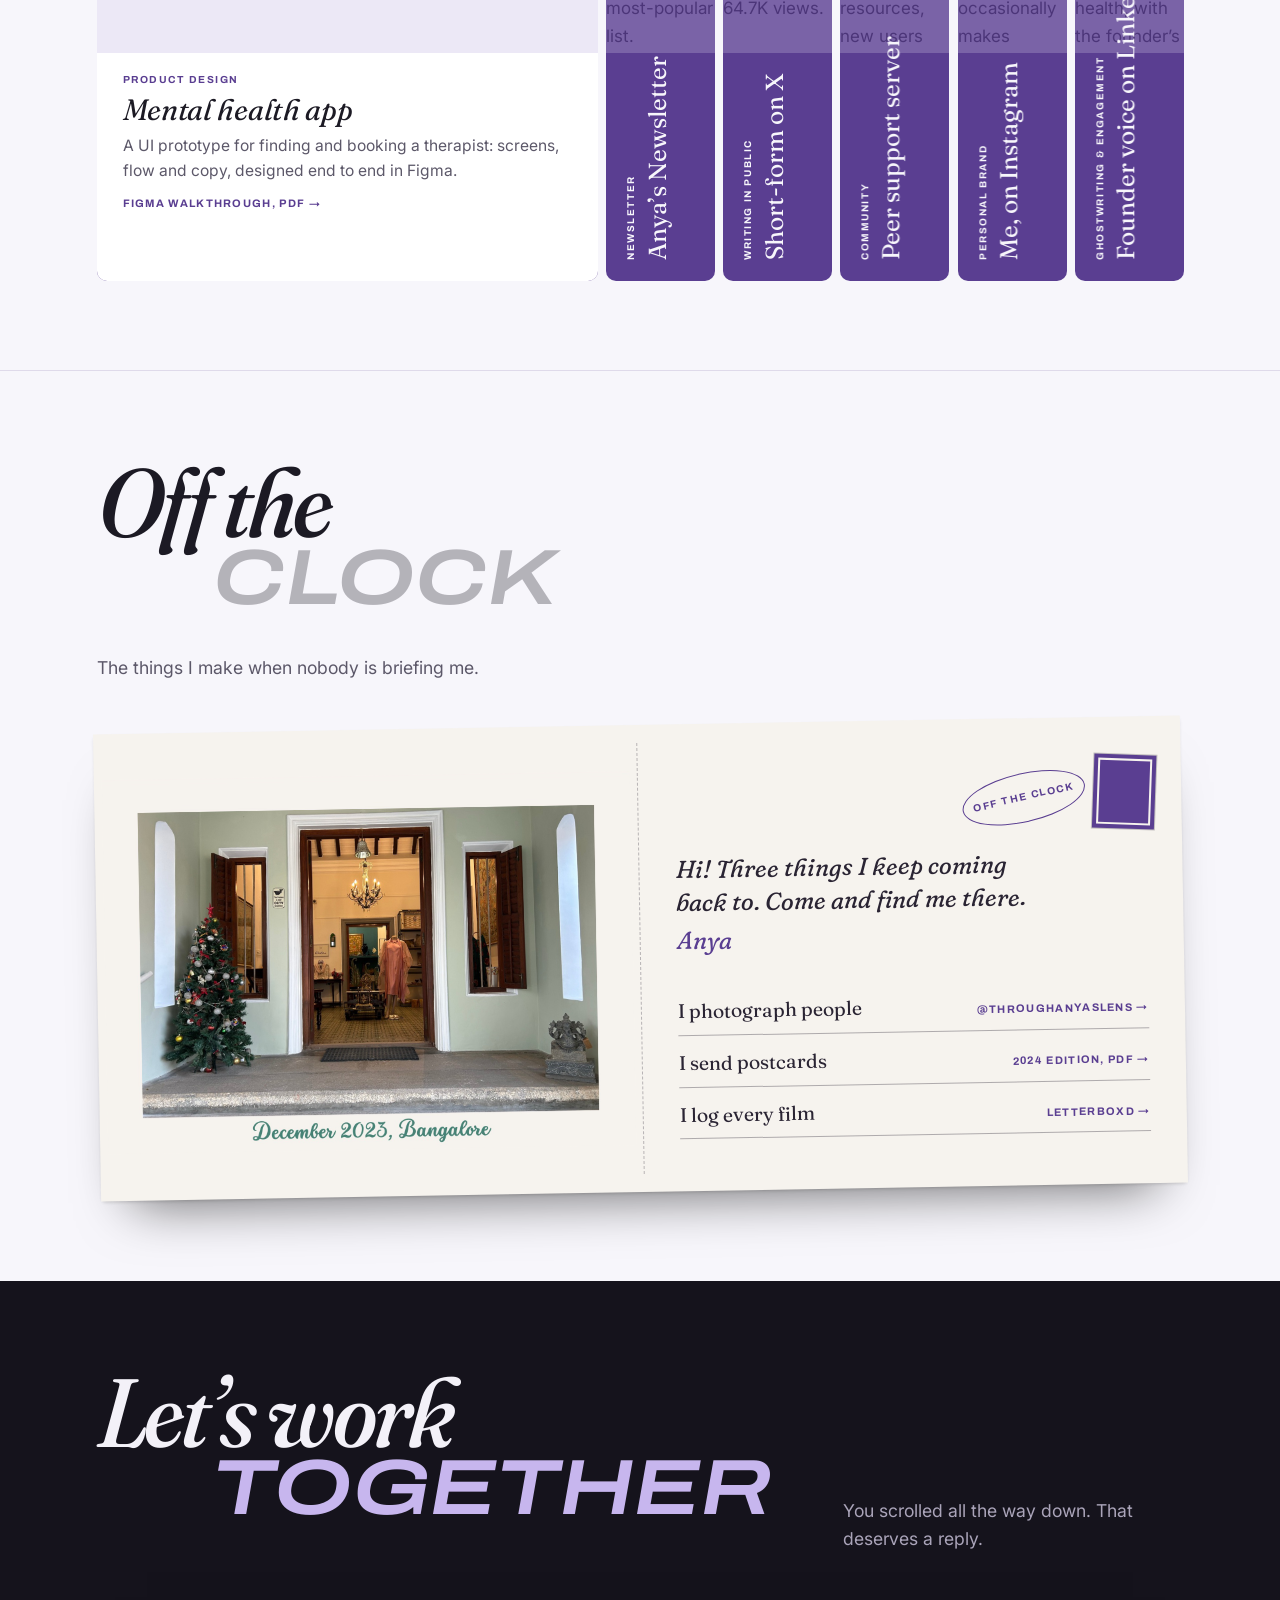
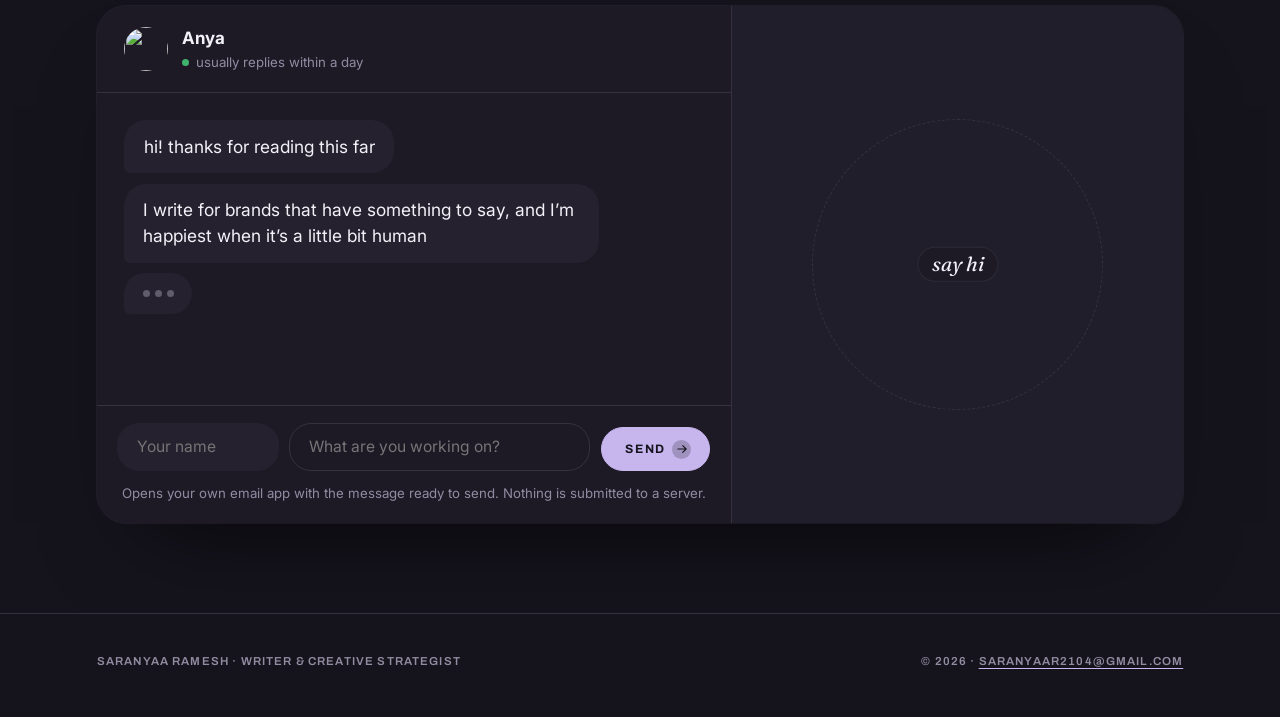
==== commit f575874c: "Contact: one message then the chat closes with a receipt; hovering a channel selects it and the aste" ====
--- a/index.html
+++ b/index.html
@@ -36,7 +36,7 @@
 <link rel="preconnect" href="https://fonts.googleapis.com">
 <link rel="preconnect" href="https://fonts.gstatic.com" crossorigin>
 <link href="https://fonts.googleapis.com/css2?family=Archivo:ital,wdth,wght@0,62..125,400..700;1,62..125,400..700&family=Fraunces:ital,opsz,wght@0,9..144,400..700;1,9..144,400..700&family=Inter:wght@400;500;600;700&display=swap" rel="stylesheet">
-<link rel="stylesheet" href="assets/styles.css?v=20261012g">
+<link rel="stylesheet" href="assets/styles.css?v=20261012h">
 
 <!-- Marks that scripting is available. The scroll-in animation is scoped to
      html.js so that a failed script leaves the content visible, not blank.
@@ -450,7 +450,7 @@
             <img class="mo-aster" src="assets/shape-aster.svg" alt="" aria-hidden="true">
             <span class="mo-hi" aria-hidden="true">say hi</span>
             <ul class="mo-list">
-              <li class="mo-b" style="--i:0"><a href="mailto:saranyaar2104@gmail.com"><b>Email</b><small>saranyaar2104<wbr>@gmail.com</small></a></li>
+              <li class="mo-b is-sel" style="--i:0"><a href="mailto:saranyaar2104@gmail.com"><b>Email</b><small>saranyaar2104<wbr>@gmail.com</small></a></li>
               <li class="mo-b" style="--i:1"><a href="https://www.linkedin.com/in/saranyaaramesh/" target="_blank" rel="noopener"><b>LinkedIn</b><small>in/saranyaaramesh</small></a></li>
               <li class="mo-b" style="--i:2"><a href="https://twitter.com/holasaranyahere" target="_blank" rel="noopener"><b>Twitter (X)</b><small>@holasaranyahere</small></a></li>
               <li class="mo-b" style="--i:3"><a href="https://www.instagram.com/anyaohnanana/" target="_blank" rel="noopener"><b>Instagram</b><small>@anyaohnanana</small></a></li>
@@ -756,6 +756,6 @@
   <button class="a11y-reset" id="a11yReset" type="button">Reset all</button>
 </div>
 
-<script src="assets/app.js?v=20261012g"></script>
+<script src="assets/app.js?v=20261012h"></script>
 </body>
 </html>
--- a/assets/styles.css
+++ b/assets/styles.css
@@ -760,6 +760,10 @@
 .cx-b--cue { background: var(--accent); color: var(--accent-ink); font-weight: 500; }
 .cx-b--me { align-self: flex-end; border-radius: 22px 22px 6px 22px; background: var(--accent); color: var(--accent-ink); white-space: pre-line; }
 .cx-pt { display: inline-block; margin-left: .45rem; }
+.cx-receipt { align-self: flex-end; margin: -.2rem .4rem 0 0; font-size: .74rem; color: var(--text-dim); }
+.cx-send:disabled { cursor: default; filter: none; transform: none; }
+.cx-compose input:read-only, .cx-compose textarea:read-only { color: var(--text-dim); }
+.cx-compose .compose-hint a { color: var(--accent); }
 .cx-typing { display: flex; gap: 5px; padding: 1rem 1.1rem; border-radius: 22px 22px 22px 6px; background: var(--bg-soft); }
 .cx-typing i { width: 7px; height: 7px; border-radius: 50%; background: var(--text-muted); opacity: .45; }
 
@@ -792,9 +796,15 @@
 .mo { --w: min(25rem, calc(100cqw - 1rem)); --spin: 0deg; position: relative; width: var(--w); aspect-ratio: 1; }
 .mo-ring { position: absolute; inset: 12.4%; border: 1.5px dashed var(--border); border-radius: 50%; transition: border-color .3s var(--ease); }
 .mo:has(a:hover, a:focus-visible) .mo-ring { border-color: color-mix(in srgb, var(--accent) 50%, transparent); }
-.mo-aster { position: absolute; inset: 33%; width: 34%; transform: rotate(calc(14deg - var(--spin) * 1.5)); }
+.mo-aster {
+  position: absolute; inset: 33%; width: 34%;
+  transform: translate(var(--ax, 0px), var(--ay, 0px)) rotate(calc(14deg - var(--spin) * 1.5 + var(--aim, 0deg)));
+  transition: transform .8s cubic-bezier(.3, 1.3, .5, 1);
+}
 .mo-hi {
-  position: absolute; left: 50%; top: 50%; translate: -50% -50%;
+  position: absolute; left: 50%; top: 50%;
+  translate: calc(-50% + var(--ax, 0px) * .6) calc(-50% + var(--ay, 0px) * .6);
+  transition: translate .8s cubic-bezier(.3, 1.3, .5, 1);
   padding: .35rem .8rem; border-radius: 999px;
   background: var(--bg-card); box-shadow: 0 0 0 1px var(--hairline);
   font-family: var(--font-display); font-style: italic; font-size: 1.2rem; line-height: 1; white-space: nowrap; color: var(--text);
@@ -811,13 +821,14 @@
   width: calc(var(--w) * .264); aspect-ratio: 1; border-radius: 50%;
   background: var(--bg-card); color: var(--text); text-decoration: none;
   box-shadow: 0 0 0 1px var(--hairline), 0 16px 30px -18px var(--shadow-tint);
-  transition: transform .35s var(--ease), box-shadow .35s var(--ease);
-}
-.mo-b a:hover, .mo-b a:focus-visible { color: var(--text); transform: scale(1.12); box-shadow: 0 0 0 2px var(--accent), 0 20px 34px -16px var(--shadow-tint); outline: 0; }
+  transition: transform .35s var(--ease), box-shadow .35s var(--ease), background-color .3s var(--ease), color .3s var(--ease);
+}
+.mo-b a:hover, .mo-b a:focus-visible { transform: scale(1.12); box-shadow: 0 0 0 1px var(--hairline), 0 22px 36px -16px var(--shadow-tint); }
+.mo-b a:focus-visible { outline: 2px solid var(--accent); outline-offset: 4px; }
 .mo-b b { font-family: var(--font-display); font-weight: 400; font-size: clamp(.8rem, calc(var(--w) * .041), 1.02rem); }
 .mo-b small { font-size: .62rem; line-height: 1.3; color: var(--text-dim); padding: 0 .3rem; }
-.mo-b:first-child a { background: var(--accent); color: var(--accent-ink); }
-.mo-b:first-child small { color: inherit; }
+.mo-b.is-sel a, .mo-b a:hover { background: var(--accent); color: var(--accent-ink); }
+.mo-b.is-sel small, .mo-b a:hover small { color: inherit; }
 @container (max-width: 22rem) { .mo-b small { display: none; } .mo-hi { font-size: 1rem; } }
 
 /* Armed by the script only, so without it the finished conversation shows.
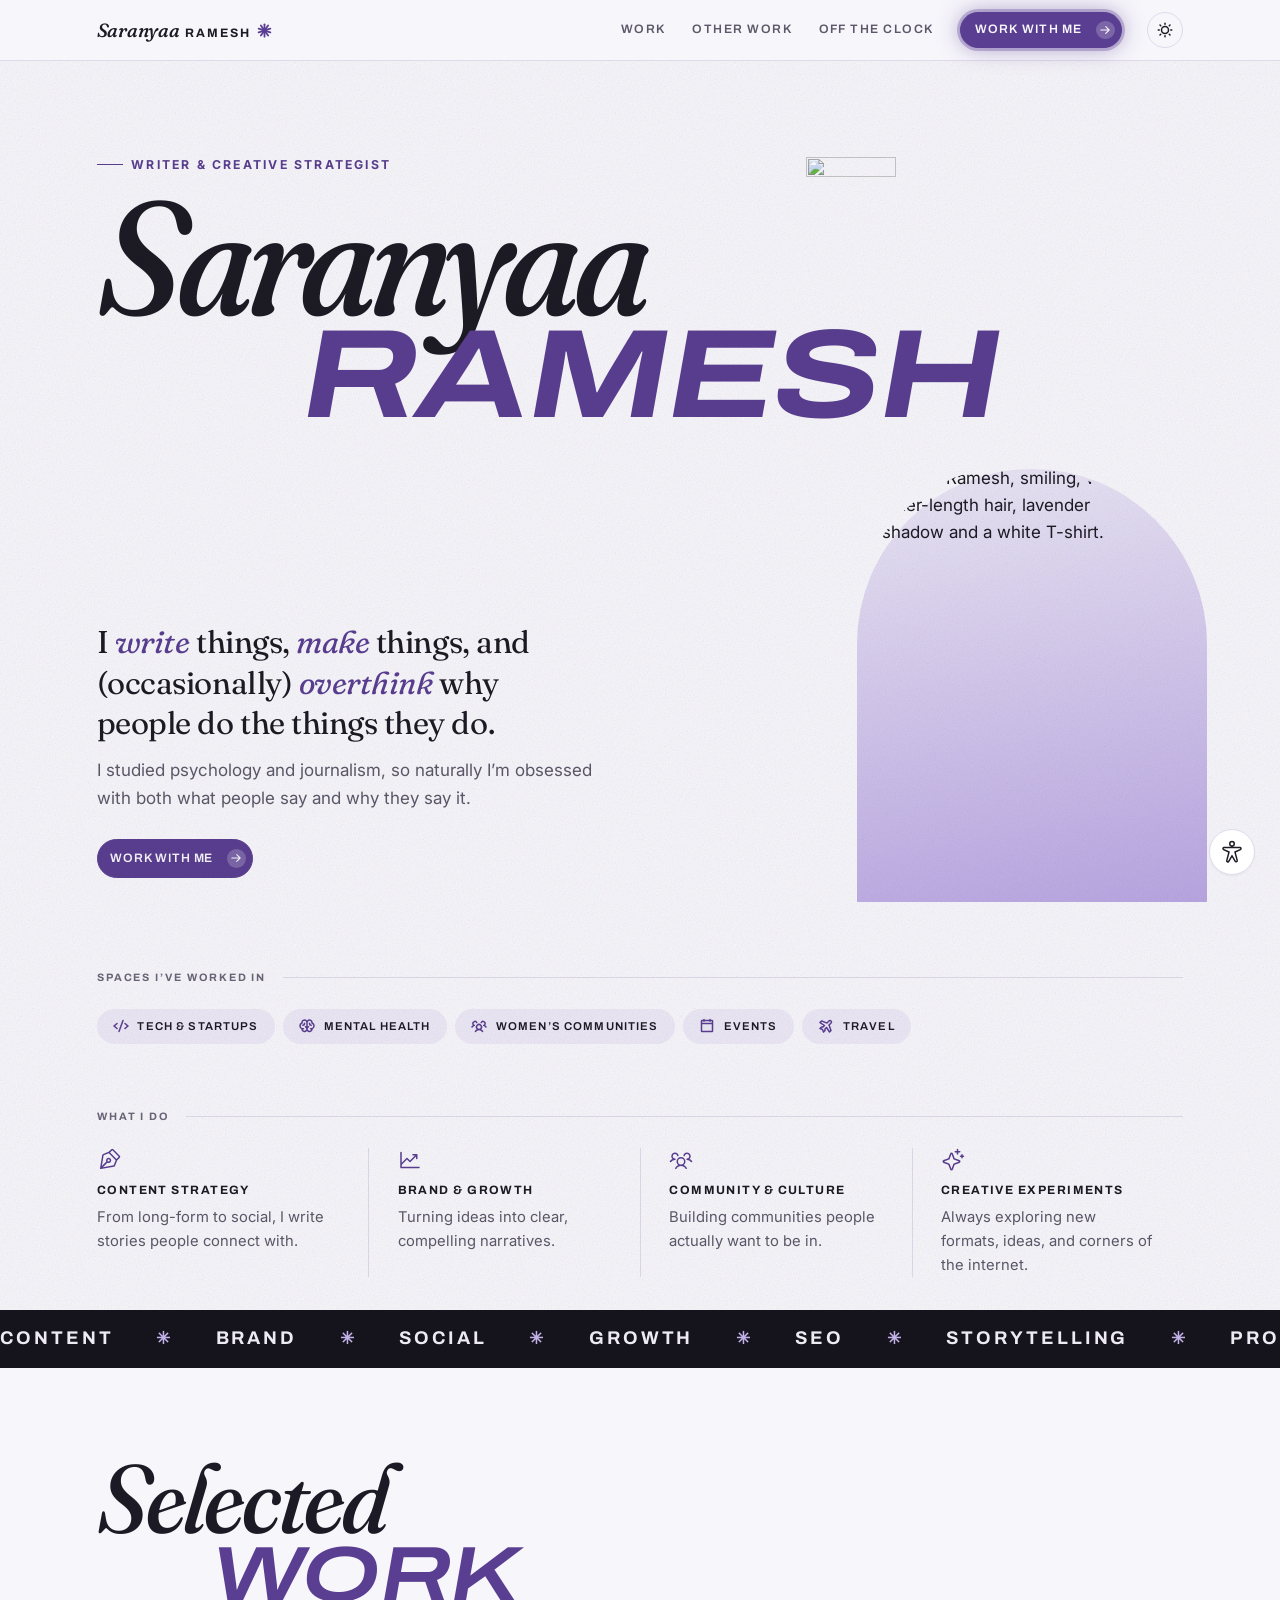
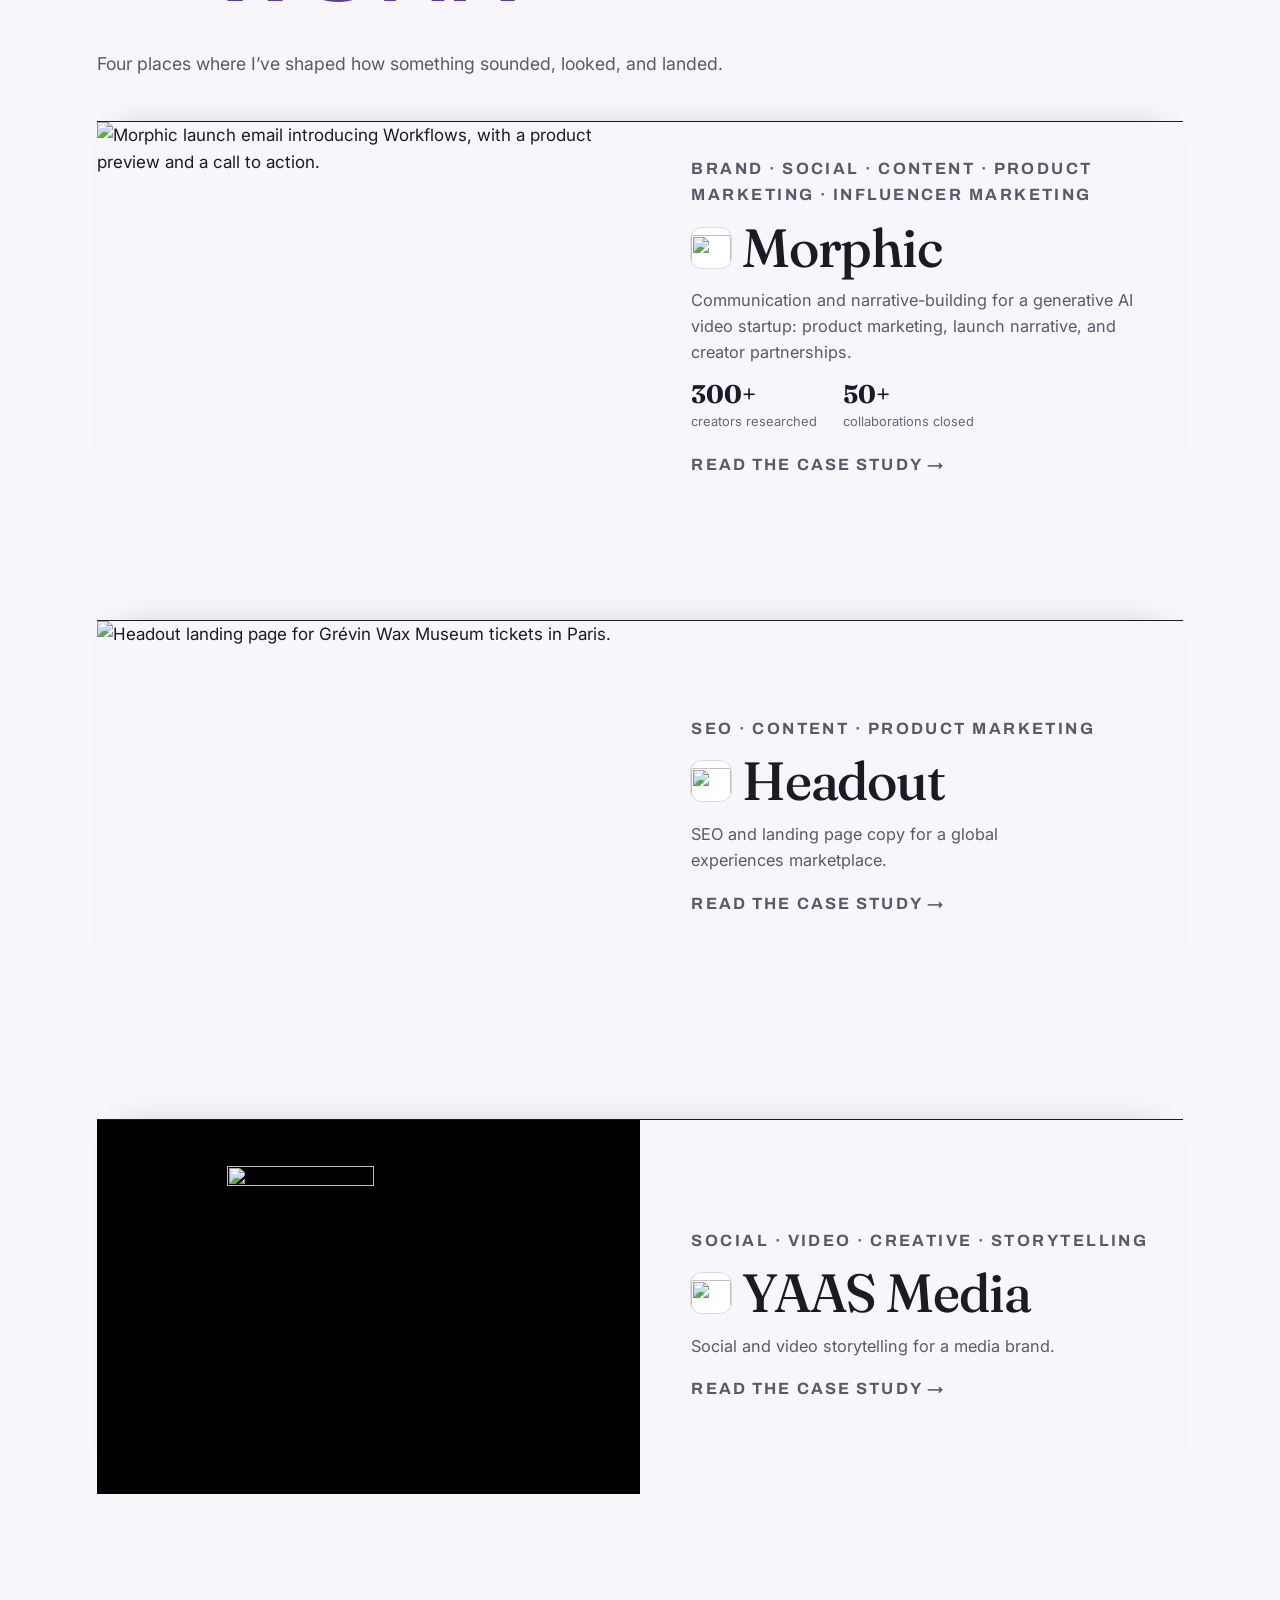
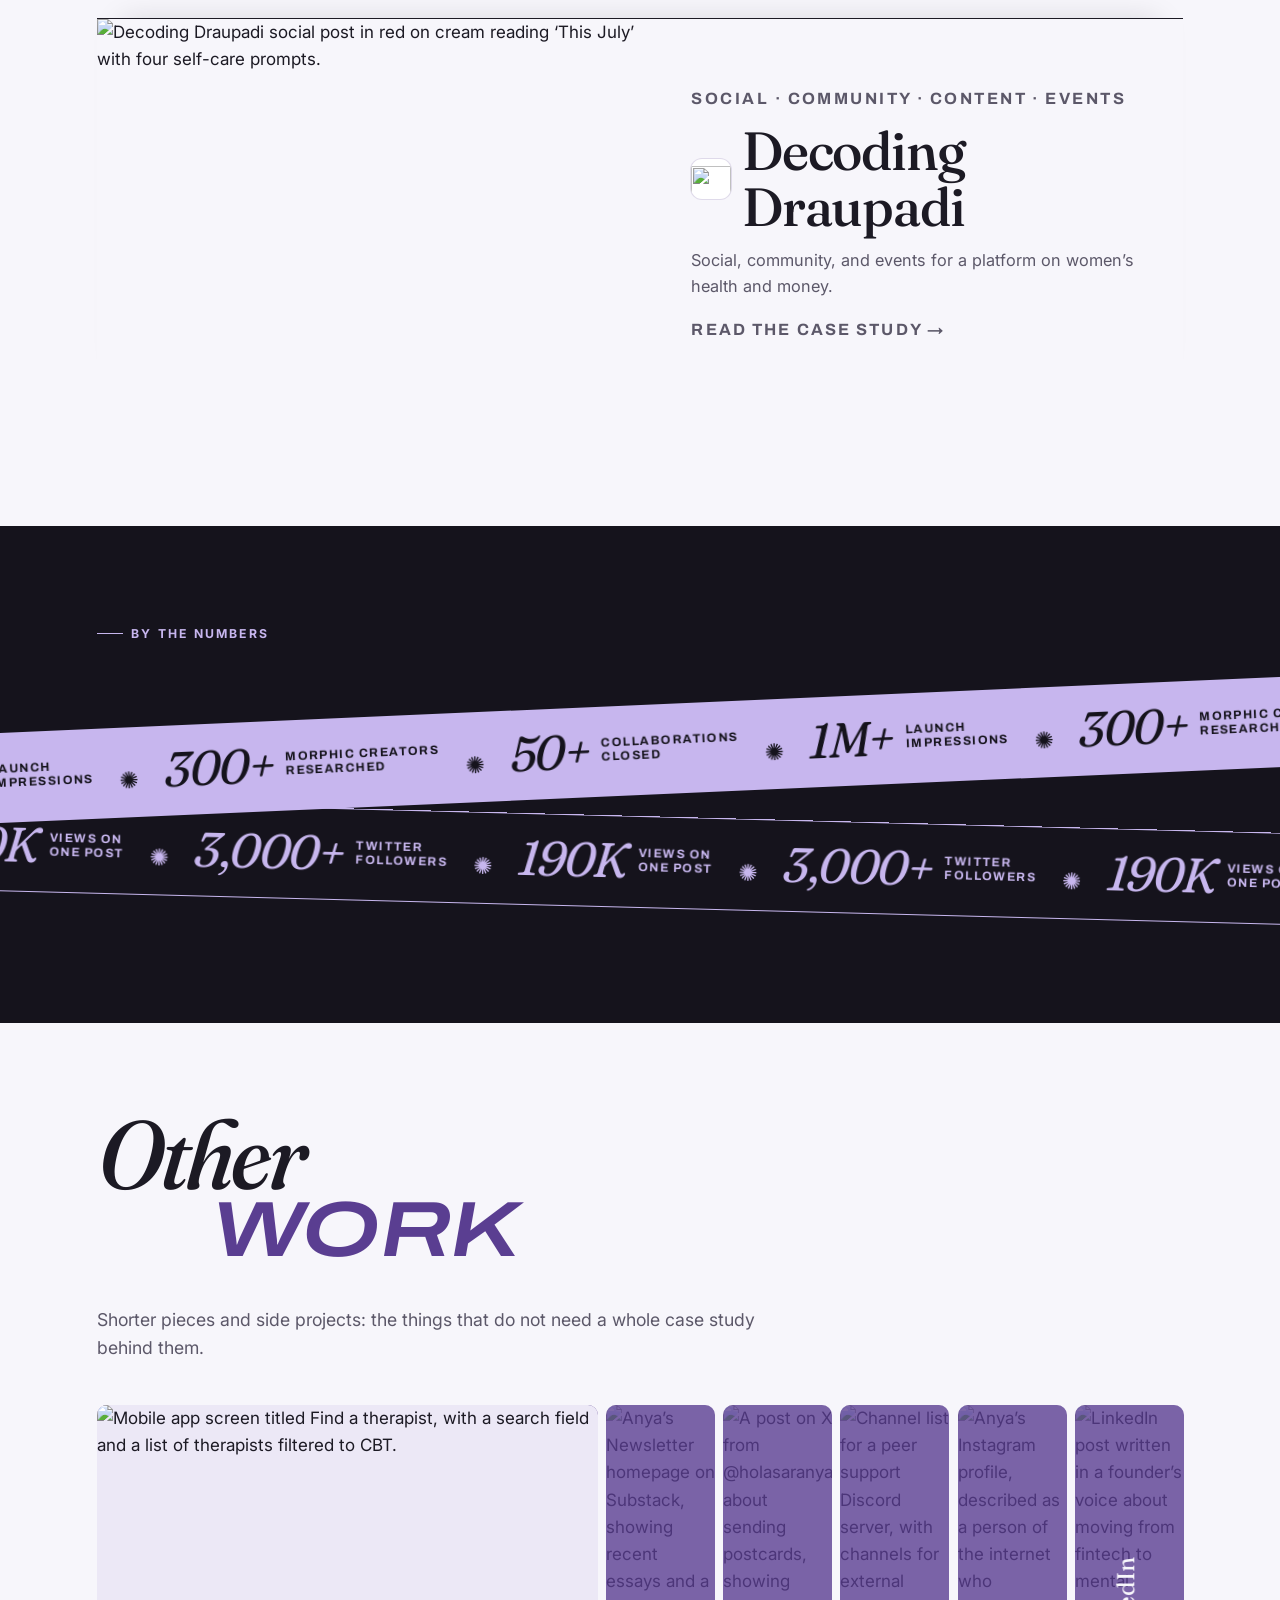
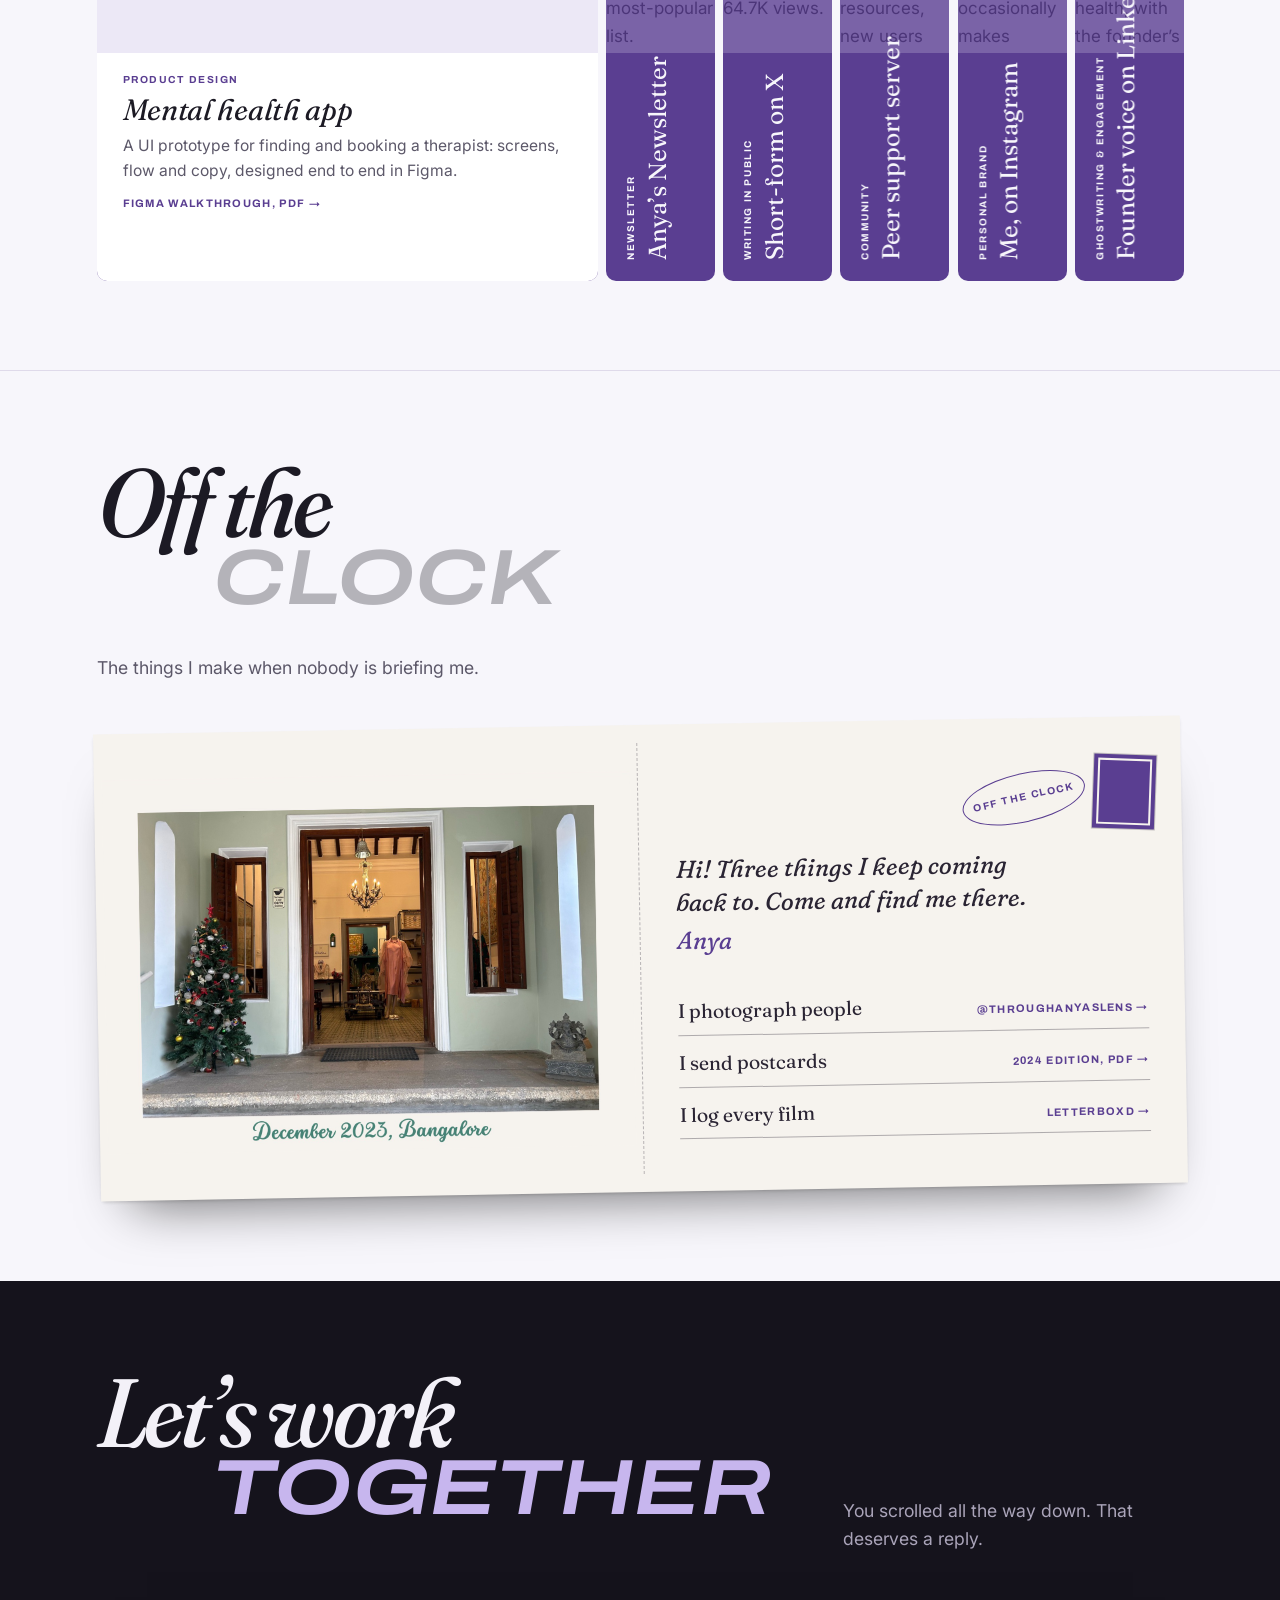
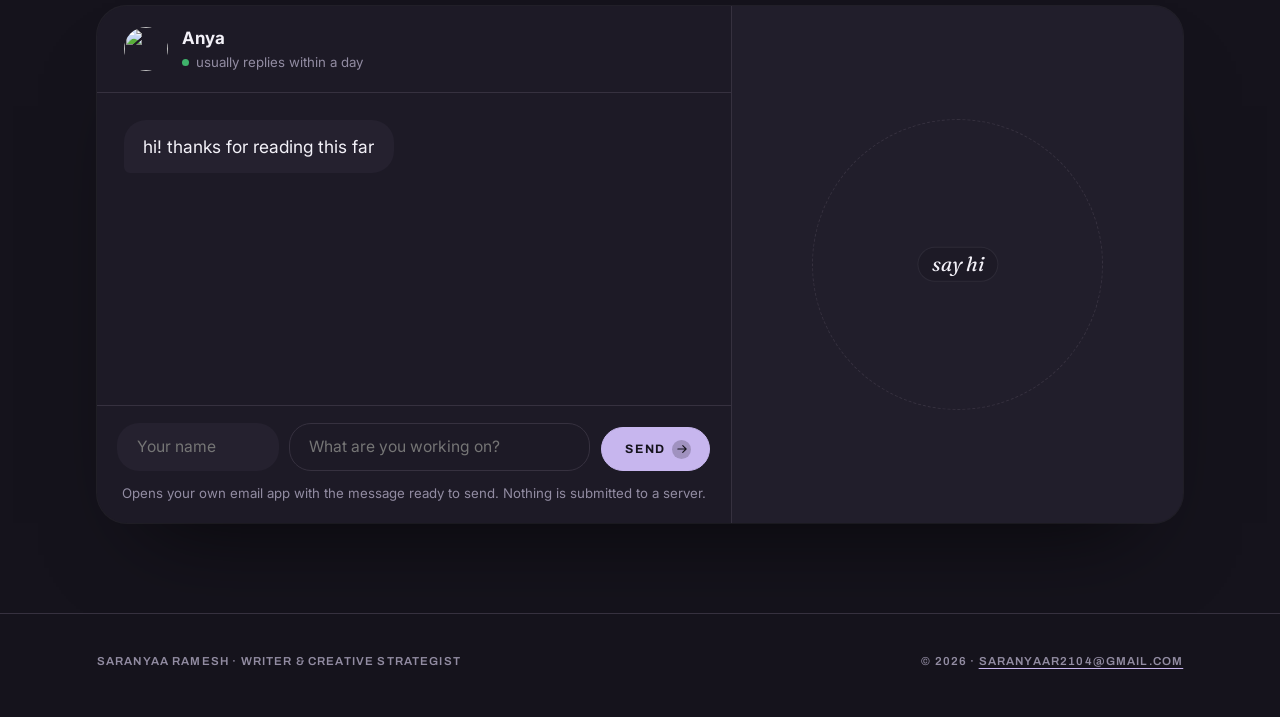
==== commit f9b843dc: "Email links copy the address instead of opening a mail app" ====
--- a/index.html
+++ b/index.html
@@ -36,7 +36,7 @@
 <link rel="preconnect" href="https://fonts.googleapis.com">
 <link rel="preconnect" href="https://fonts.gstatic.com" crossorigin>
 <link href="https://fonts.googleapis.com/css2?family=Archivo:ital,wdth,wght@0,62..125,400..700;1,62..125,400..700&family=Fraunces:ital,opsz,wght@0,9..144,400..700;1,9..144,400..700&family=Inter:wght@400;500;600;700&display=swap" rel="stylesheet">
-<link rel="stylesheet" href="assets/styles.css?v=20261012h">
+<link rel="stylesheet" href="assets/styles.css?v=20261012i">
 
 <!-- Marks that scripting is available. The scroll-in animation is scoped to
      html.js so that a failed script leaves the content visible, not blank.
@@ -450,7 +450,7 @@
             <img class="mo-aster" src="assets/shape-aster.svg" alt="" aria-hidden="true">
             <span class="mo-hi" aria-hidden="true">say hi</span>
             <ul class="mo-list">
-              <li class="mo-b is-sel" style="--i:0"><a href="mailto:saranyaar2104@gmail.com"><b>Email</b><small>saranyaar2104<wbr>@gmail.com</small></a></li>
+              <li class="mo-b is-sel" style="--i:0"><a href="mailto:saranyaar2104@gmail.com" data-copy="saranyaar2104@gmail.com" title="Copy email address"><b>Email</b><small data-copy-label>saranyaar2104<wbr>@gmail.com</small></a></li>
               <li class="mo-b" style="--i:1"><a href="https://www.linkedin.com/in/saranyaaramesh/" target="_blank" rel="noopener"><b>LinkedIn</b><small>in/saranyaaramesh</small></a></li>
               <li class="mo-b" style="--i:2"><a href="https://twitter.com/holasaranyahere" target="_blank" rel="noopener"><b>Twitter (X)</b><small>@holasaranyahere</small></a></li>
               <li class="mo-b" style="--i:3"><a href="https://www.instagram.com/anyaohnanana/" target="_blank" rel="noopener"><b>Instagram</b><small>@anyaohnanana</small></a></li>
@@ -729,7 +729,7 @@
 <footer class="footer ink">
   <div class="wrap footer-inner">
     <span>Saranyaa Ramesh · Writer &amp; Creative Strategist</span>
-    <span>© <span id="year">2026</span> · <a href="mailto:saranyaar2104@gmail.com">saranyaar2104@gmail.com</a></span>
+    <span>© <span id="year">2026</span> · <a href="mailto:saranyaar2104@gmail.com" data-copy="saranyaar2104@gmail.com" title="Copy email address">saranyaar2104@gmail.com</a></span>
   </div>
 </footer>
 
@@ -756,6 +756,7 @@
   <button class="a11y-reset" id="a11yReset" type="button">Reset all</button>
 </div>
 
-<script src="assets/app.js?v=20261012h"></script>
+<script src="assets/app.js?v=20261012i"></script>
+  <p class="visually-hidden" id="copyNote" aria-live="polite"></p>
 </body>
 </html>
--- a/assets/styles.css
+++ b/assets/styles.css
@@ -764,6 +764,12 @@
 .cx-send:disabled { cursor: default; filter: none; transform: none; }
 .cx-compose input:read-only, .cx-compose textarea:read-only { color: var(--text-dim); }
 .cx-compose .compose-hint a { color: var(--accent); }
+.copy-flag {
+  display: inline-block; margin-left: .5em; padding: .1em .55em; border-radius: 999px;
+  background: var(--accent); color: var(--accent-ink);
+  font-family: var(--font-wide); font-size: .62rem; font-weight: 700; letter-spacing: .1em; text-transform: uppercase;
+}
+@media (prefers-reduced-motion: no-preference) { .copy-flag { animation: cx-pop .35s var(--ease-out) both; } }
 .cx-typing { display: flex; gap: 5px; padding: 1rem 1.1rem; border-radius: 22px 22px 22px 6px; background: var(--bg-soft); }
 .cx-typing i { width: 7px; height: 7px; border-radius: 50%; background: var(--text-muted); opacity: .45; }
 
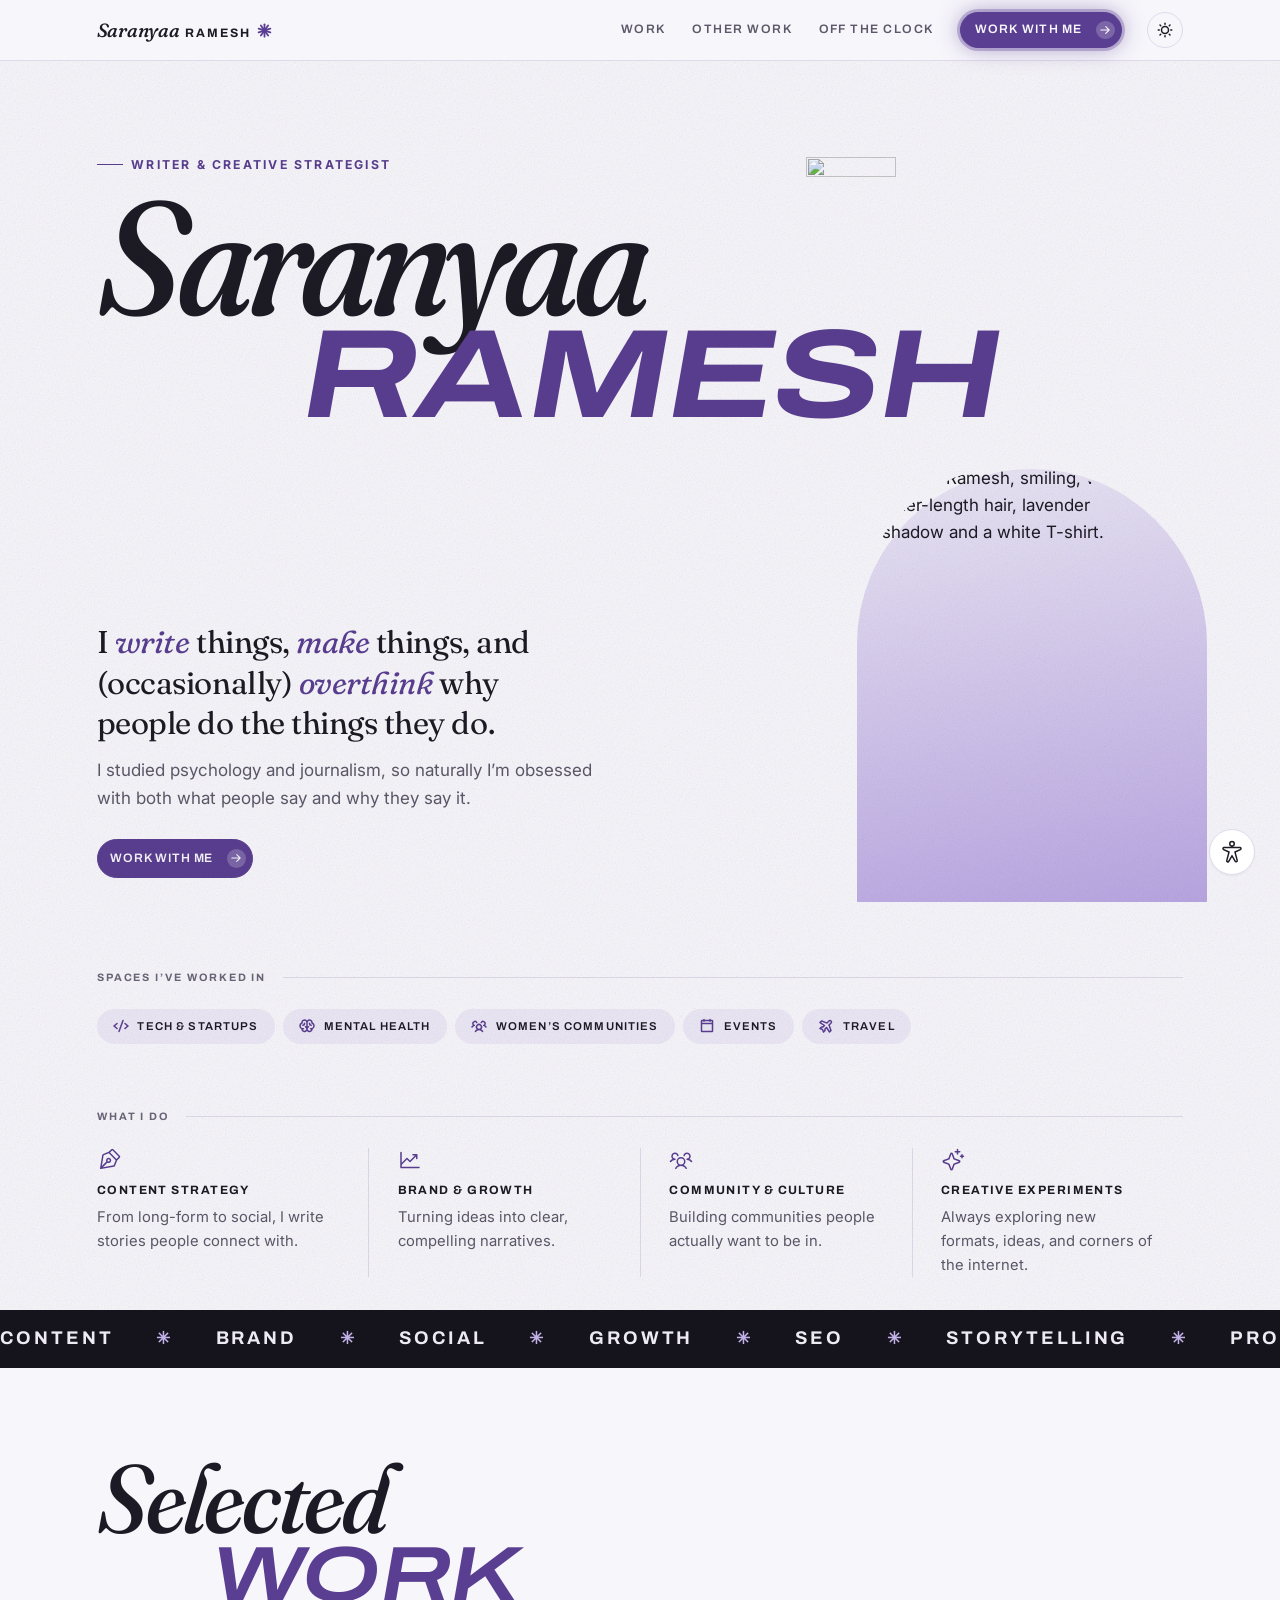
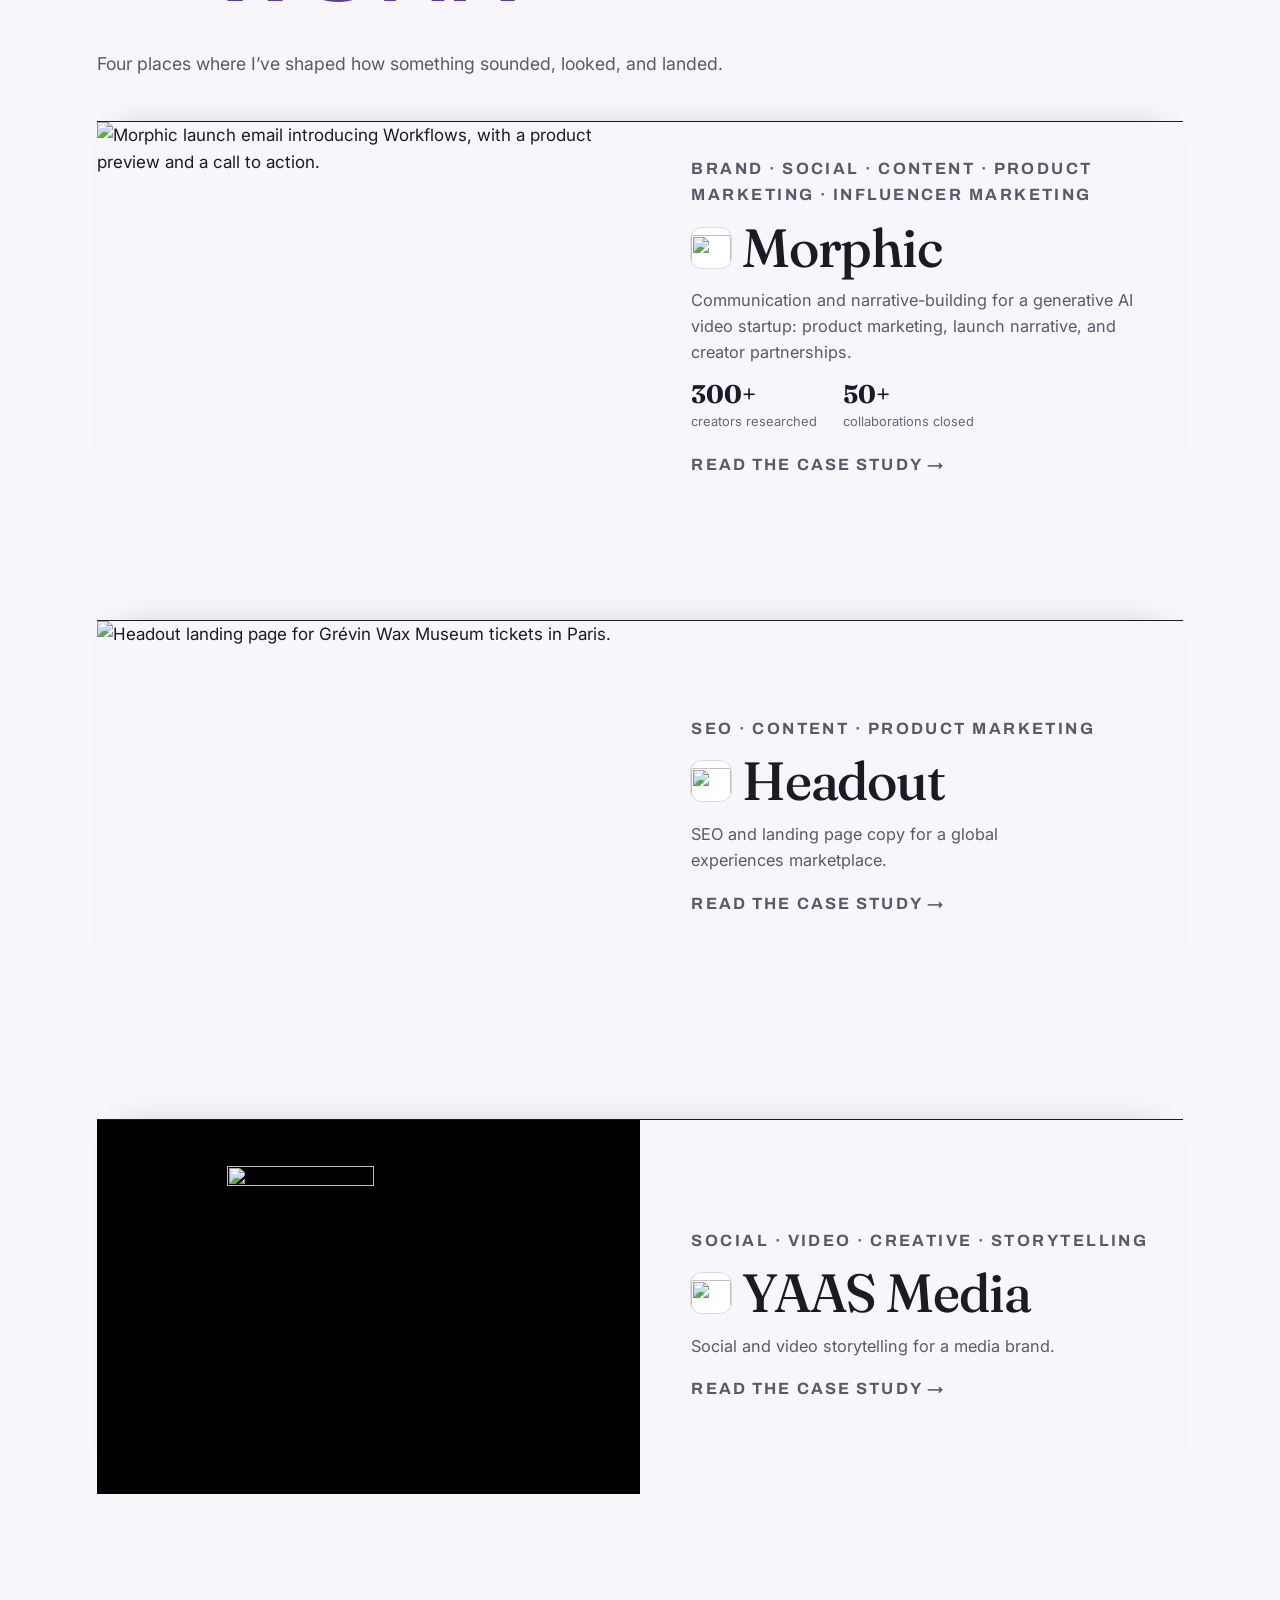
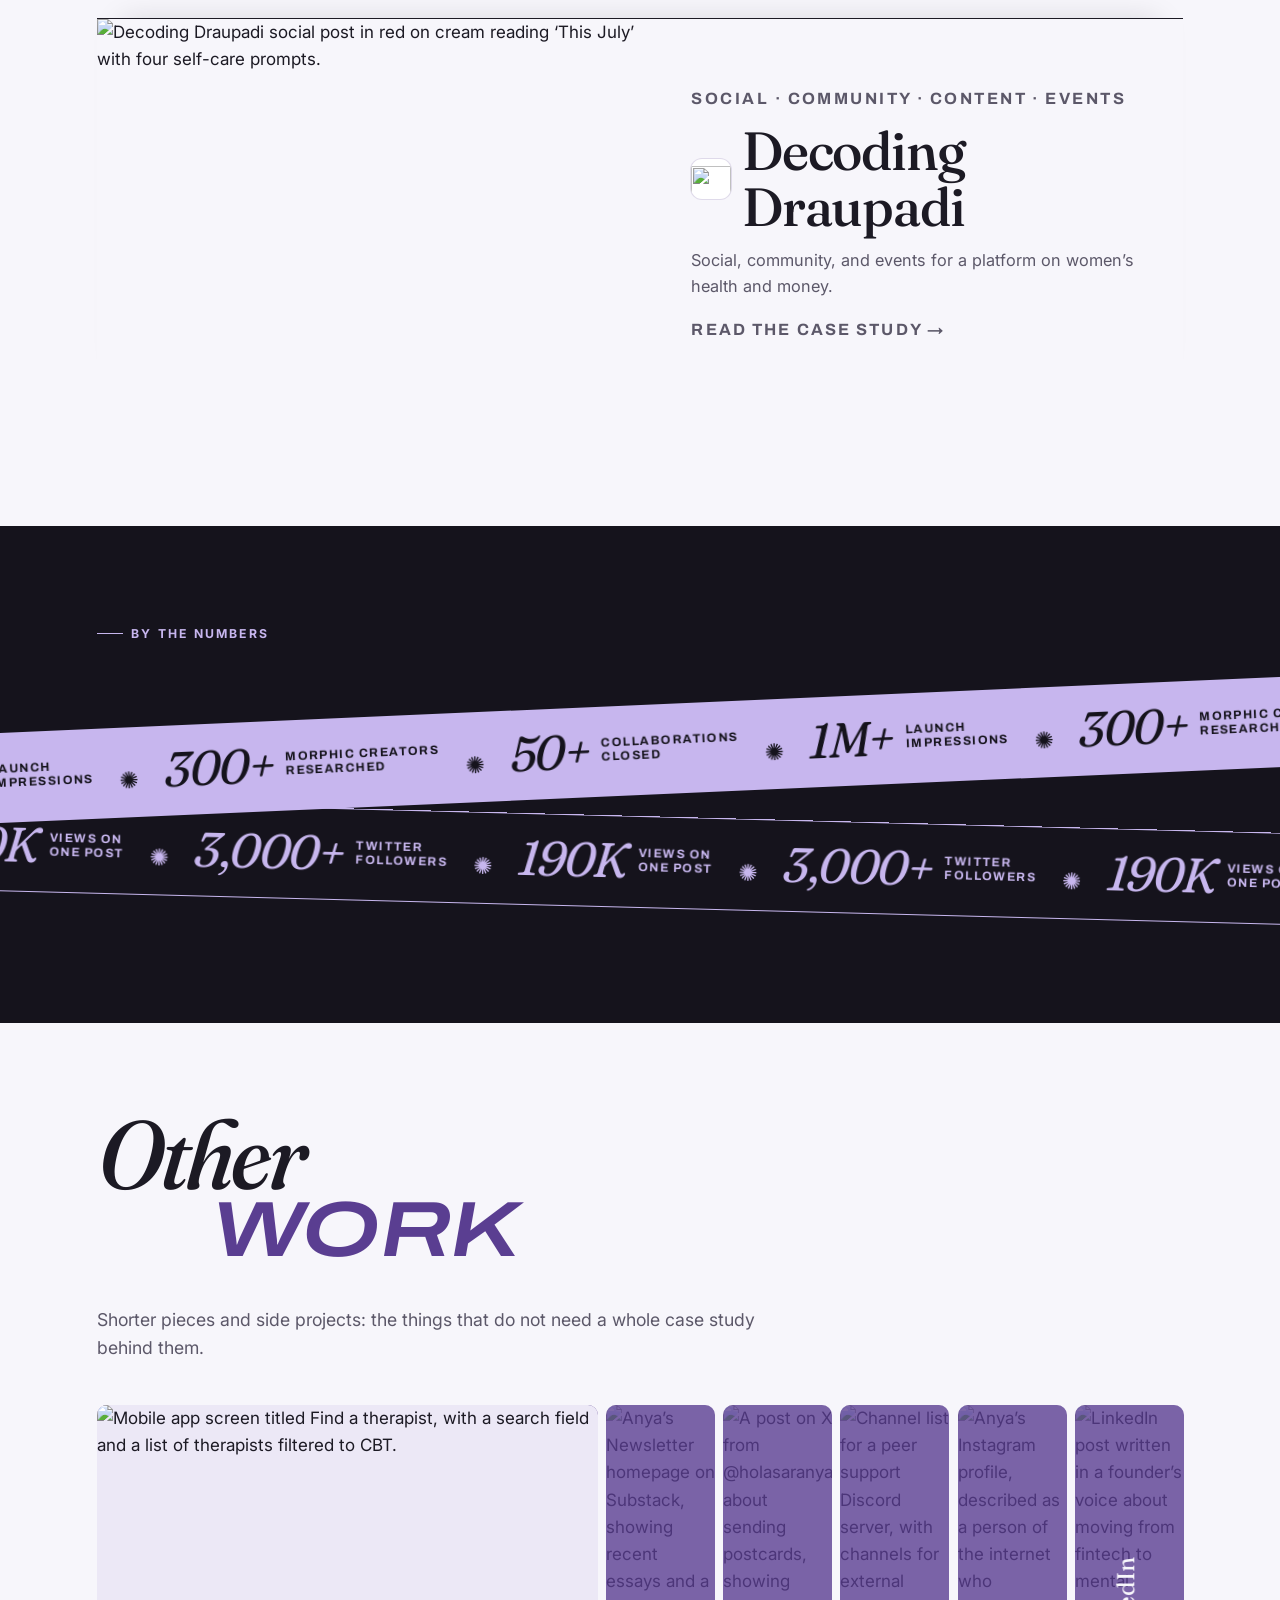
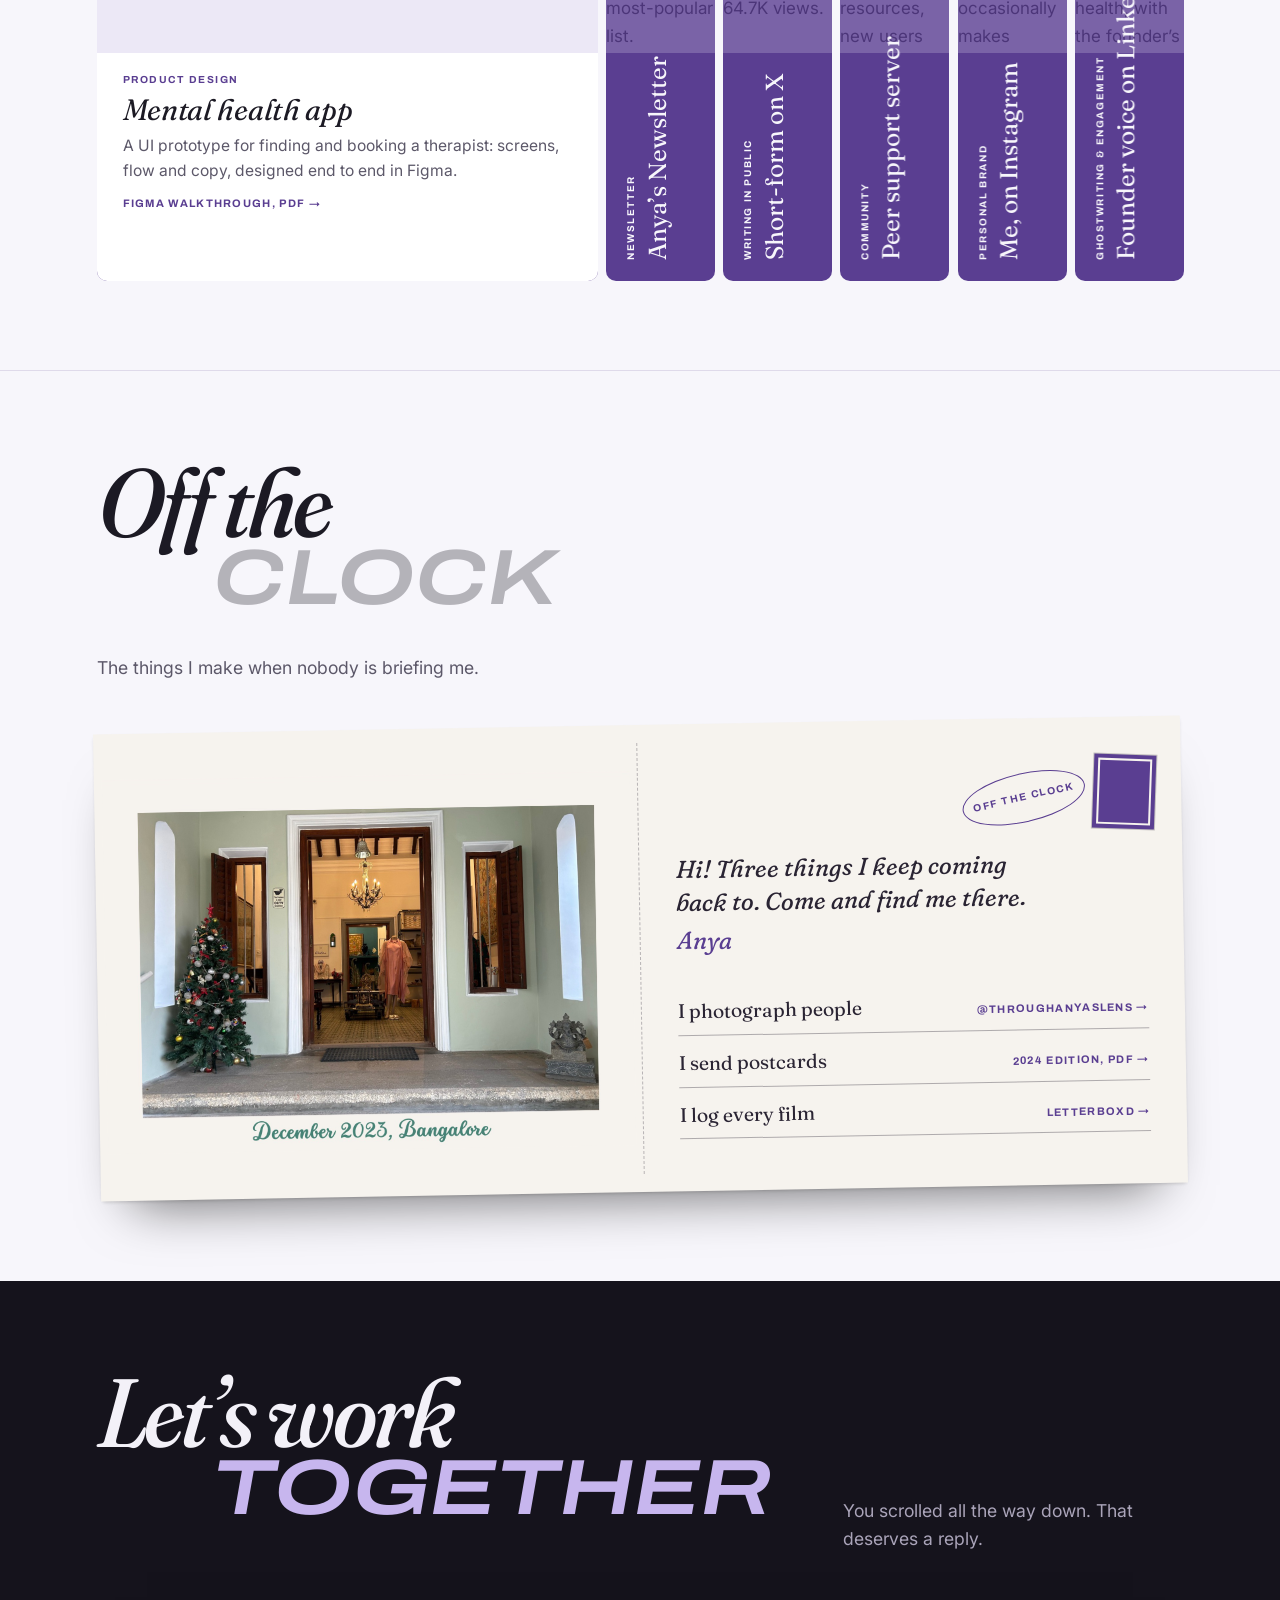
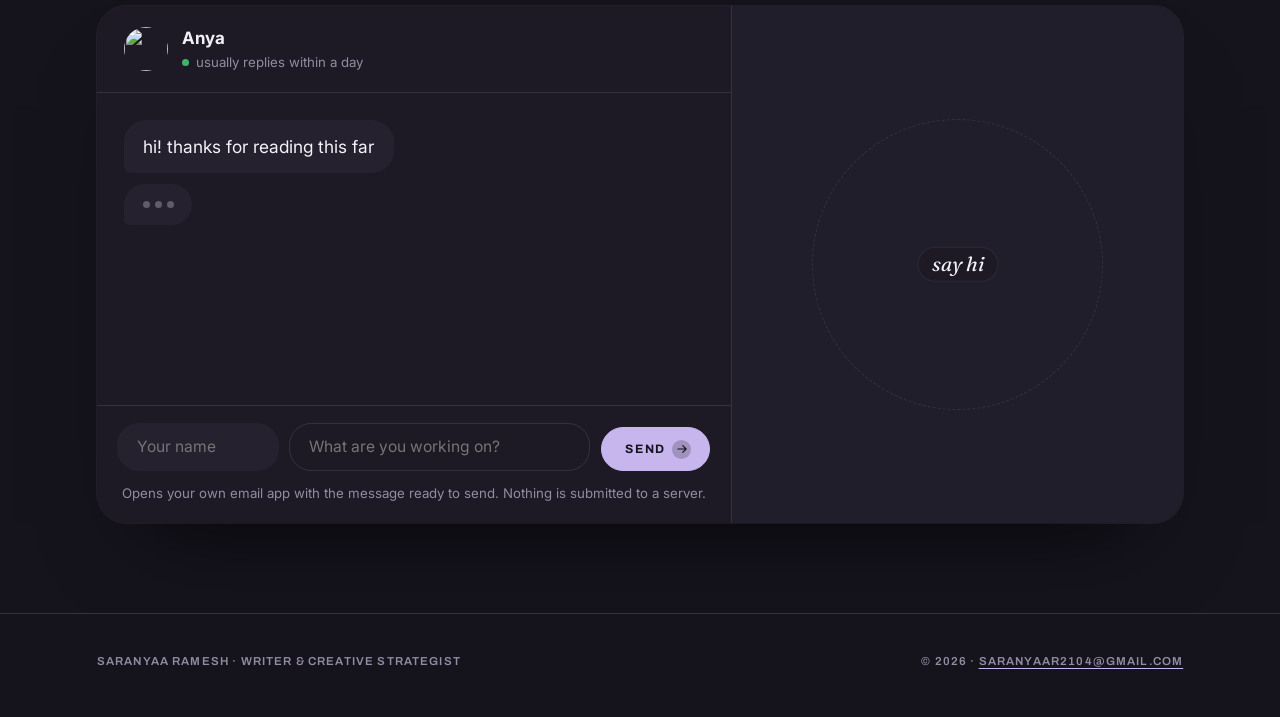
==== commit 5ba83273: "Chat composer ready for Web3Forms: posts straight to the inbox once an access key is set, mail app u" ====
--- a/index.html
+++ b/index.html
@@ -36,7 +36,7 @@
 <link rel="preconnect" href="https://fonts.googleapis.com">
 <link rel="preconnect" href="https://fonts.gstatic.com" crossorigin>
 <link href="https://fonts.googleapis.com/css2?family=Archivo:ital,wdth,wght@0,62..125,400..700;1,62..125,400..700&family=Fraunces:ital,opsz,wght@0,9..144,400..700;1,9..144,400..700&family=Inter:wght@400;500;600;700&display=swap" rel="stylesheet">
-<link rel="stylesheet" href="assets/styles.css?v=20261012i">
+<link rel="stylesheet" href="assets/styles.css?v=20261012j">
 
 <!-- Marks that scripting is available. The scroll-in animation is scoped to
      html.js so that a failed script leaves the content visible, not blank.
@@ -464,11 +464,18 @@
           <div class="cx-row">
             <label class="visually-hidden" for="cName">Your name</label>
             <input id="cName" name="name" type="text" autocomplete="name" placeholder="Your name">
+            <label class="visually-hidden cx-email" for="cEmail">Your email</label>
+            <input class="cx-email" id="cEmail" name="email" type="email" autocomplete="email" placeholder="Your email, so I can reply"
+                   aria-describedby="cEmailError">
             <label class="visually-hidden" for="cNote">What are you working on?</label>
             <textarea id="cNote" name="note" rows="1" placeholder="What are you working on?"
                       aria-describedby="cNoteError cHint"></textarea>
             <button class="btn cx-send" type="submit">Send<span class="cta-go" aria-hidden="true"><svg width="12" height="12" viewBox="0 0 256 256" fill="currentColor" aria-hidden="true"><path d="M224.49,136.49l-72,72a12,12,0,0,1-17-17L187,140H40a12,12,0,0,1,0-24H187L135.51,64.48a12,12,0,0,1,17-17l72,72A12,12,0,0,1,224.49,136.49Z"/></svg></span></button>
           </div>
+          <input type="hidden" name="access_key" value="">
+          <input class="visually-hidden" type="checkbox" name="botcheck" tabindex="-1" autocomplete="off" aria-hidden="true">
+          <p class="field-error" id="cEmailError" role="alert" hidden>Add an email address I can reply to.</p>
+          <p class="field-error" id="cSendError" role="alert" hidden></p>
           <p class="field-error" id="cNoteError" role="alert" hidden>Add a line about what you are working on, so the email does not arrive empty.</p>
           <p class="compose-hint" id="cHint">Opens your own email app with the message ready to send. Nothing is submitted to a server.</p>
         </form>
@@ -756,7 +763,7 @@
   <button class="a11y-reset" id="a11yReset" type="button">Reset all</button>
 </div>
 
-<script src="assets/app.js?v=20261012i"></script>
+<script src="assets/app.js?v=20261012j"></script>
   <p class="visually-hidden" id="copyNote" aria-live="polite"></p>
 </body>
 </html>
--- a/assets/styles.css
+++ b/assets/styles.css
@@ -788,6 +788,20 @@
 .cx-compose input:focus-visible, .cx-compose textarea:focus-visible { box-shadow: 0 0 0 3px color-mix(in srgb, var(--accent) 25%, transparent); }
 .cx-send { flex: 0 0 auto; padding: .78rem 1.2rem; }
 .cx-compose .compose-hint { margin: .7rem 0 0 .3rem; }
+.cx-compose:not(.is-direct) .cx-email { display: none; }
+.cx-compose.is-direct .cx-row {
+  display: grid; align-items: end;
+  grid-template-columns: minmax(0, 1fr) minmax(0, 1.3fr) auto;
+  grid-template-areas: "name email email" "note note send";
+}
+.cx-compose.is-direct #cName { grid-area: name; }
+.cx-compose.is-direct #cEmail { grid-area: email; }
+.cx-compose.is-direct #cNote { grid-area: note; }
+.cx-compose.is-direct .cx-send { grid-area: send; }
+.cx-compose.is-direct input { flex: none; }
+.cx-compose input#cEmail { background: var(--bg-soft); border-color: transparent; }
+.cx-compose .field-error { margin: .6rem 0 0 .3rem; }
+.cx-compose .field-error a { color: inherit; }
 
 /* The orbit. Every size comes off --w so the ring, the planets and their
    type shrink together on a phone instead of colliding. */
@@ -869,6 +883,7 @@
   .cx-row { flex-wrap: wrap; }
   .cx-compose input, .cx-compose textarea { flex: 1 1 100%; }
   .cx-send { margin-left: auto; }
+  .cx-compose.is-direct .cx-row { grid-template-columns: minmax(0, 1fr) auto; grid-template-areas: "name name" "email email" "note note" ". send"; }
 }
 
 .btn {
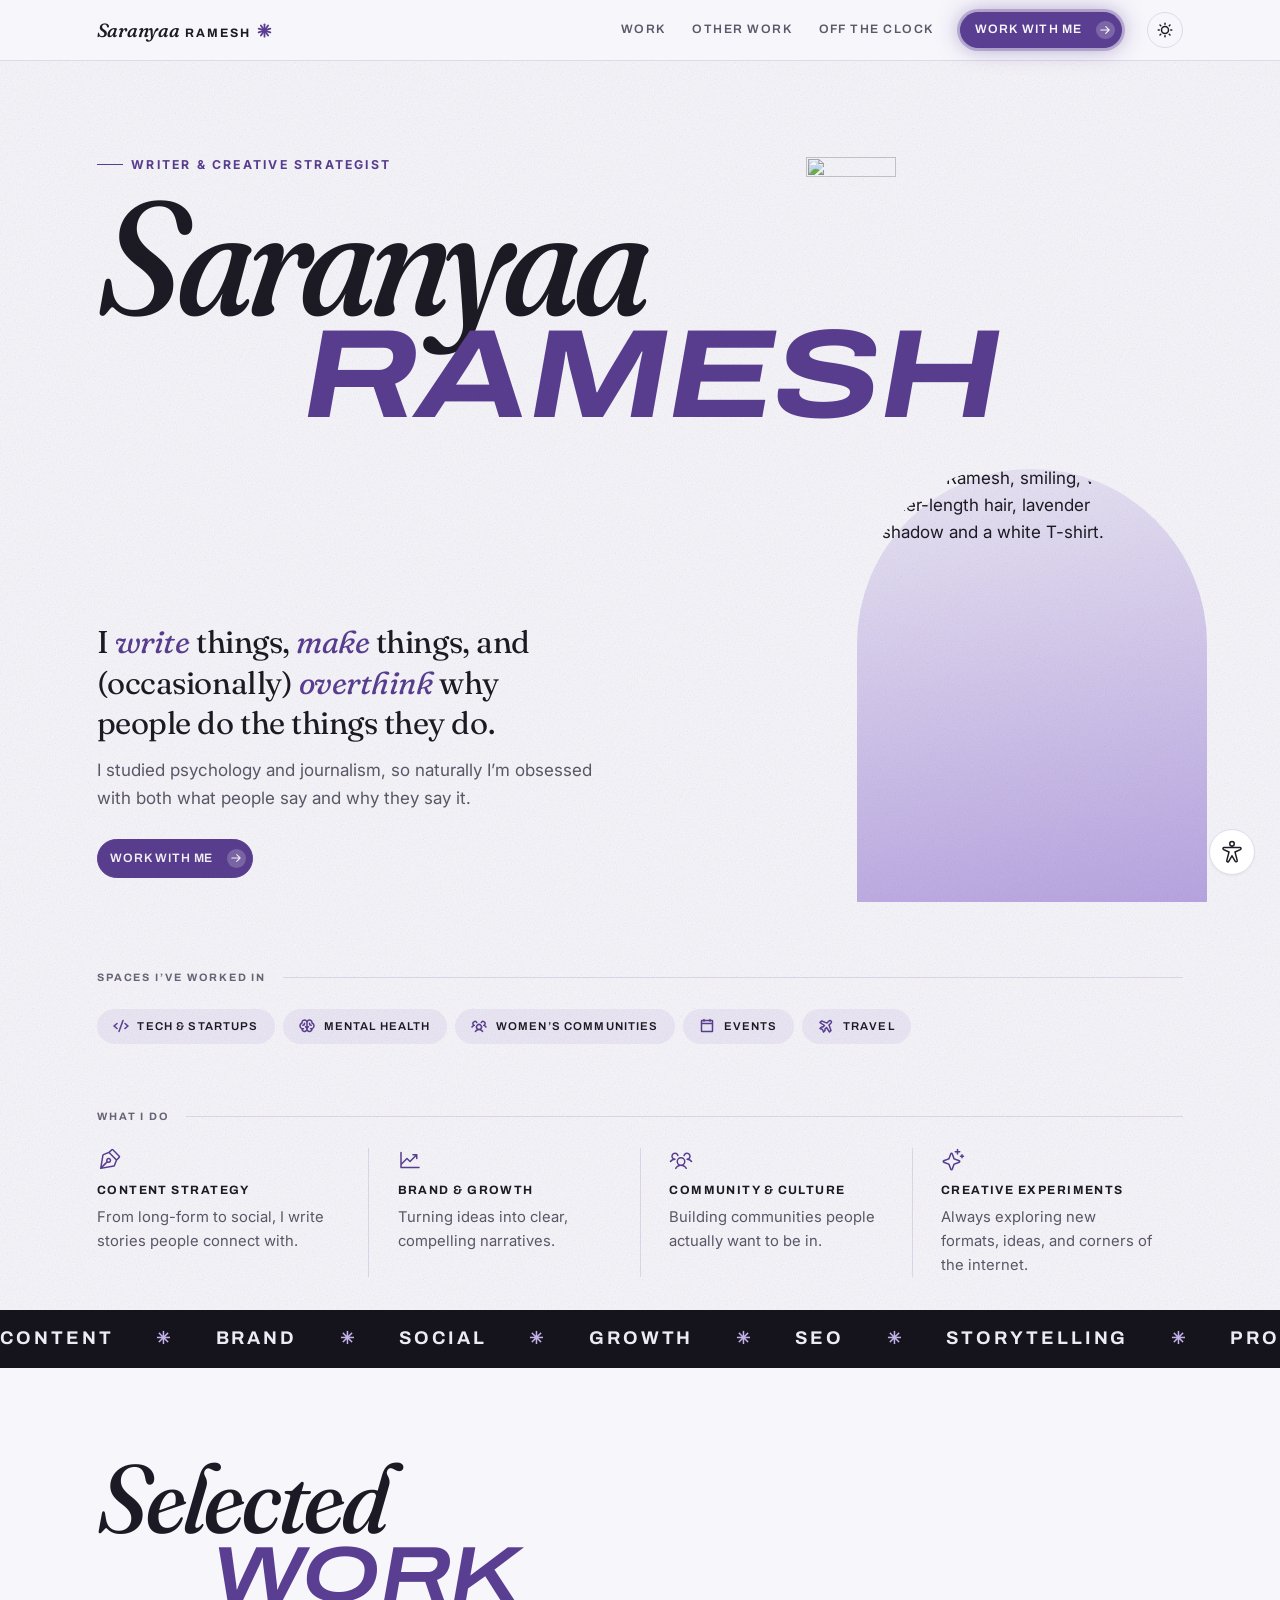
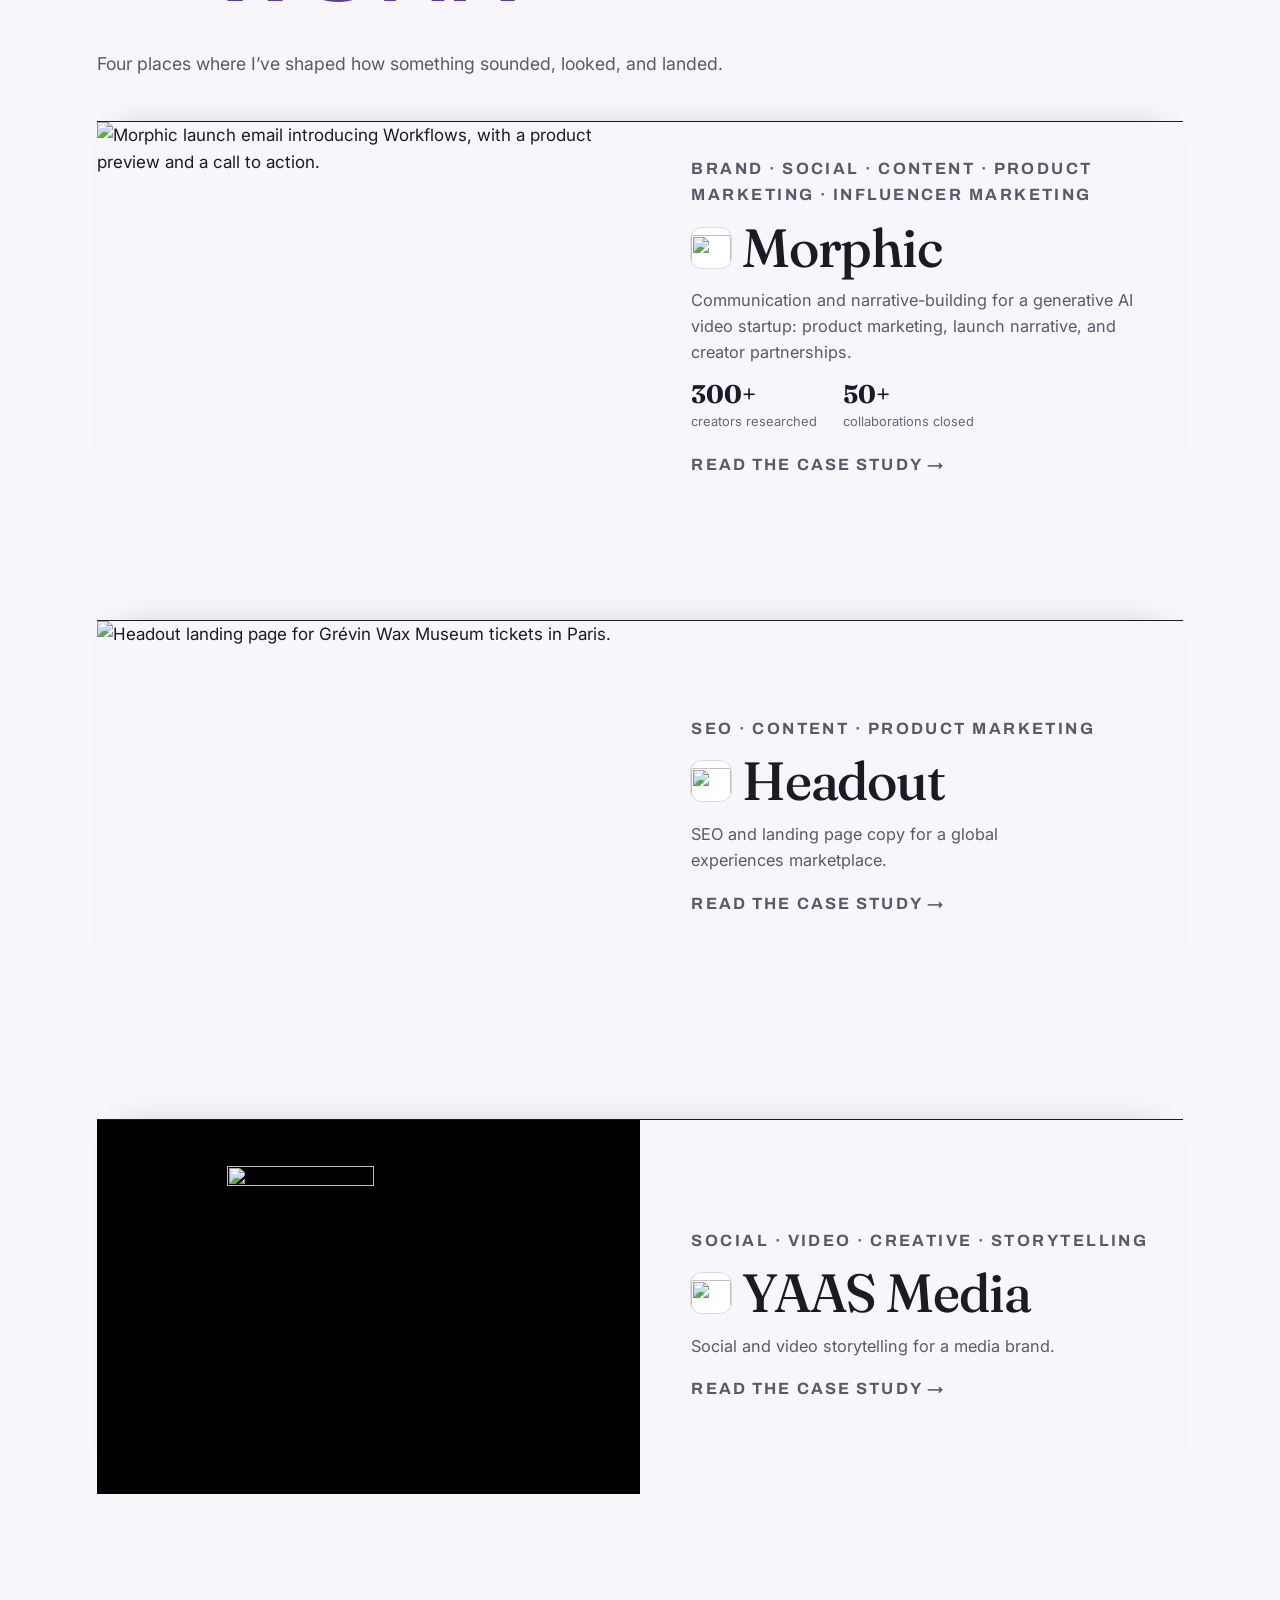
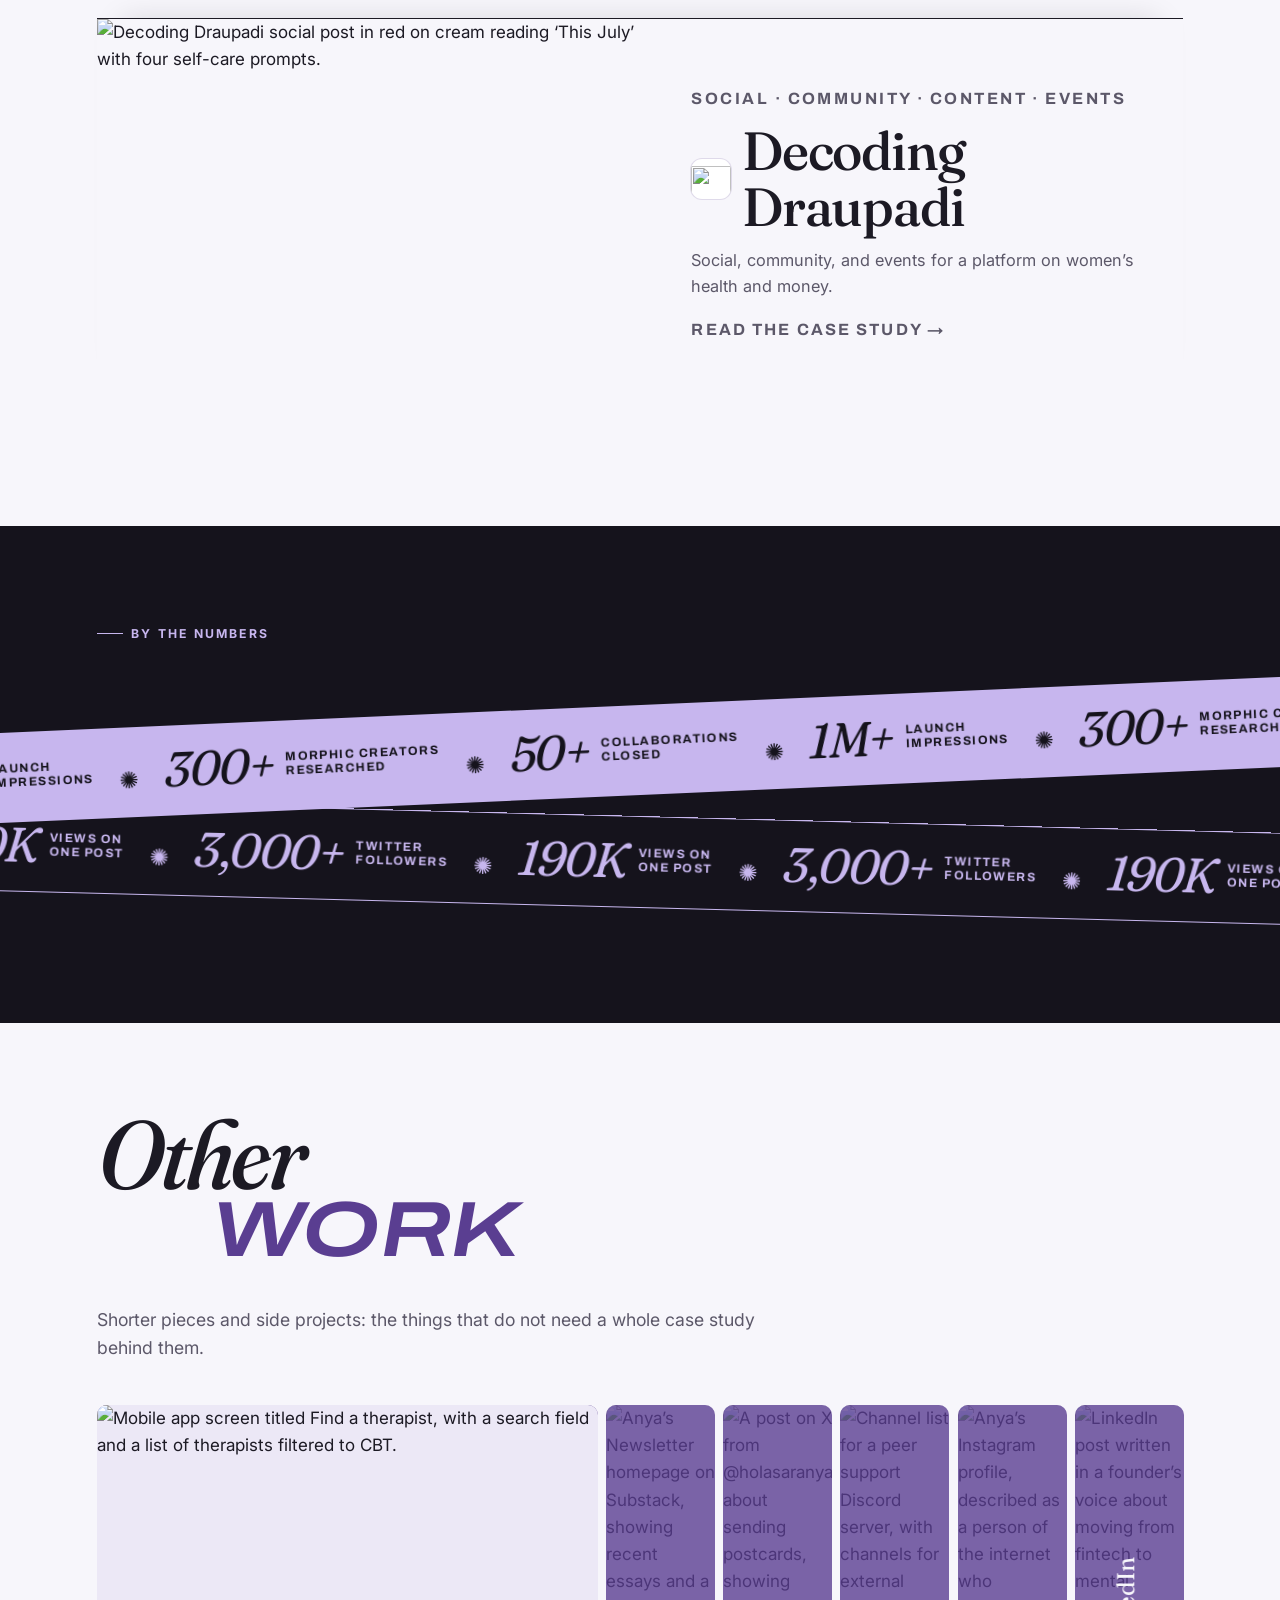
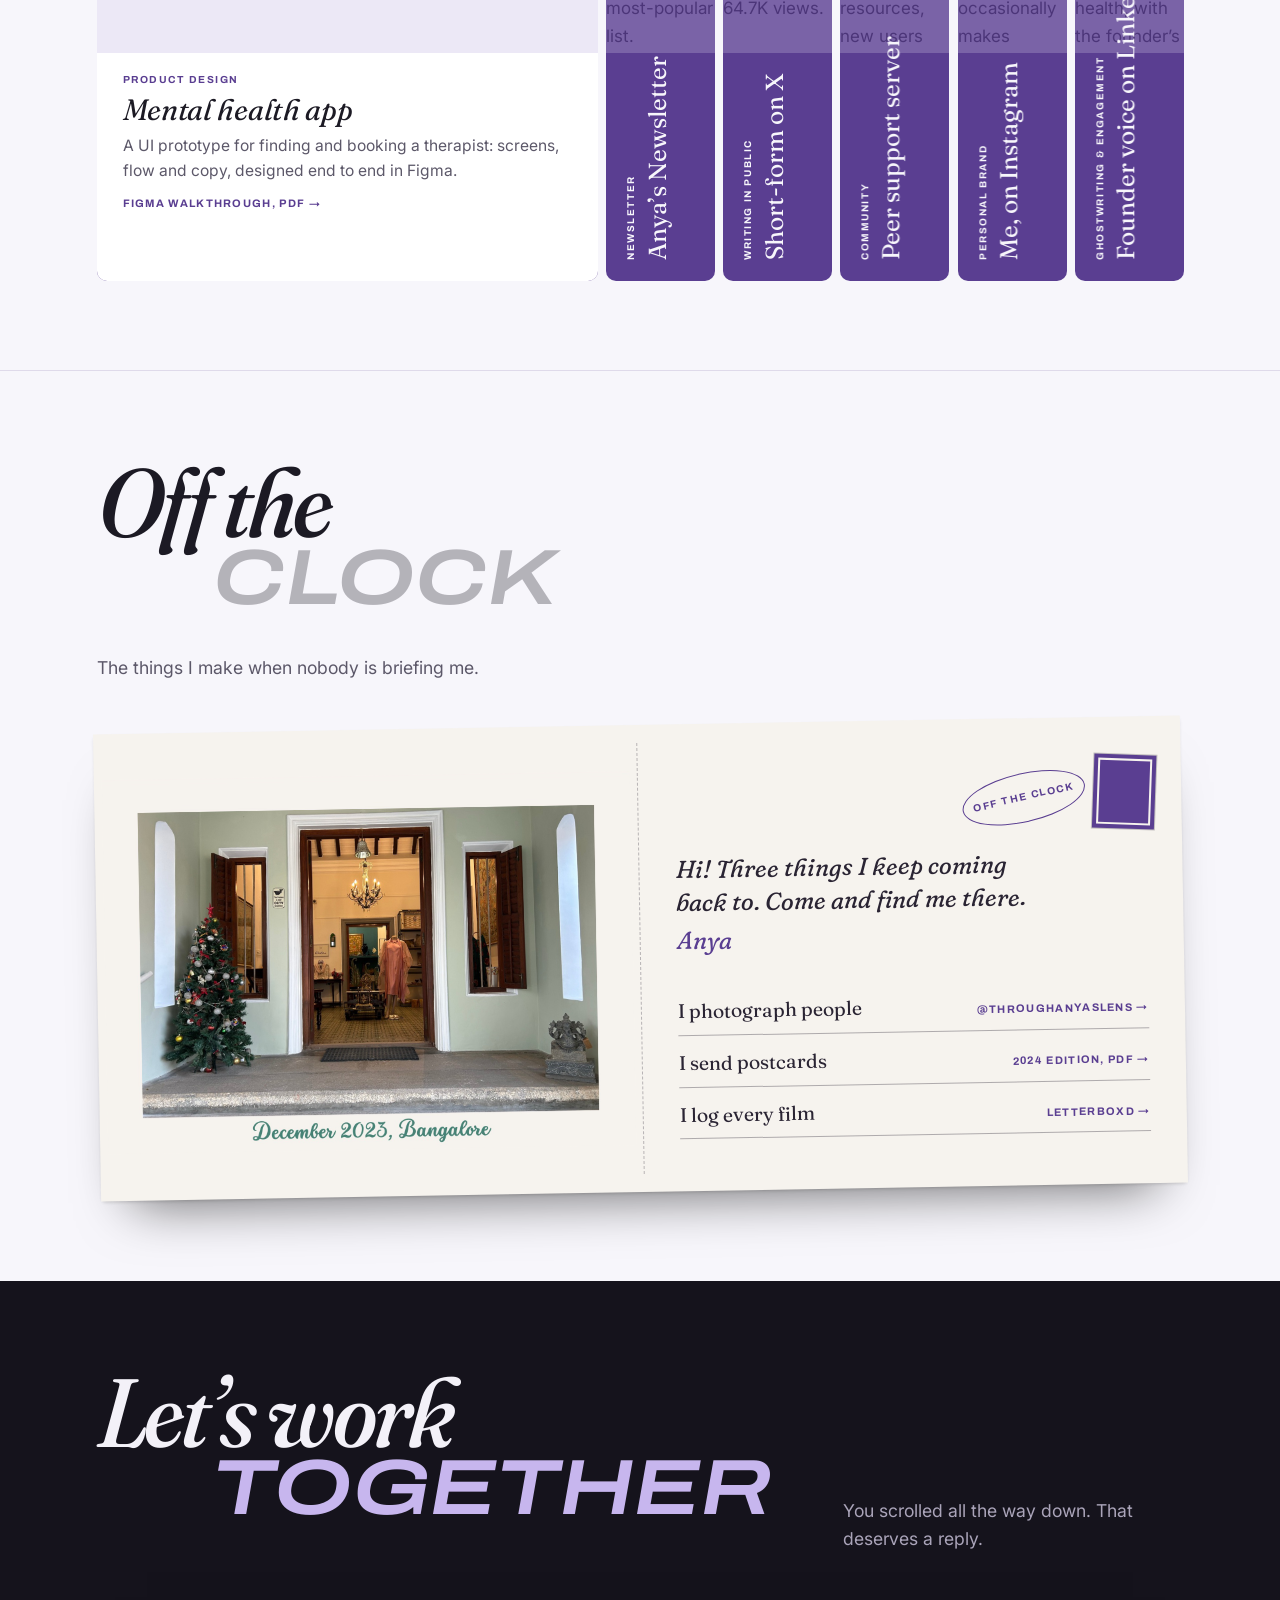
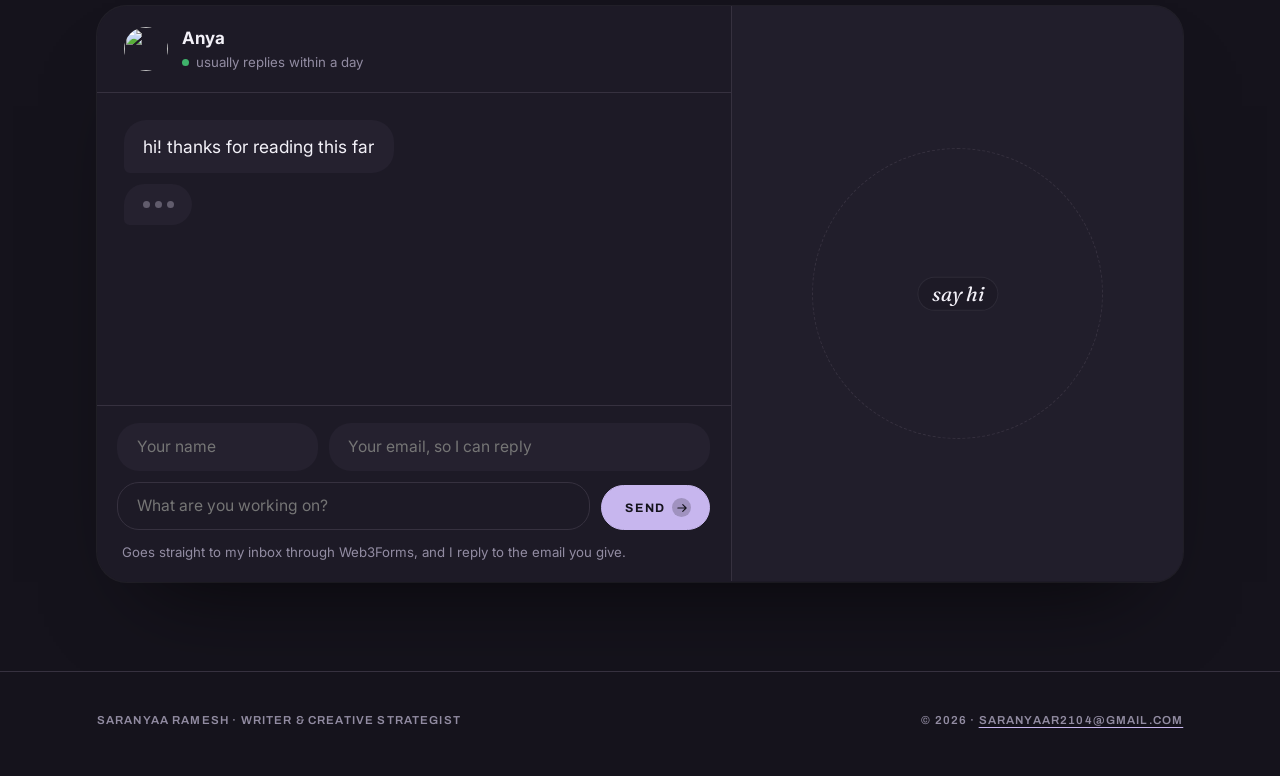
==== commit eab3633e: "Contact: connect chat box to Web3Forms for direct delivery" ====
--- a/index.html
+++ b/index.html
@@ -36,7 +36,7 @@
 <link rel="preconnect" href="https://fonts.googleapis.com">
 <link rel="preconnect" href="https://fonts.gstatic.com" crossorigin>
 <link href="https://fonts.googleapis.com/css2?family=Archivo:ital,wdth,wght@0,62..125,400..700;1,62..125,400..700&family=Fraunces:ital,opsz,wght@0,9..144,400..700;1,9..144,400..700&family=Inter:wght@400;500;600;700&display=swap" rel="stylesheet">
-<link rel="stylesheet" href="assets/styles.css?v=20261012j">
+<link rel="stylesheet" href="assets/styles.css?v=20261012k">
 
 <!-- Marks that scripting is available. The scroll-in animation is scoped to
      html.js so that a failed script leaves the content visible, not blank.
@@ -472,7 +472,7 @@
                       aria-describedby="cNoteError cHint"></textarea>
             <button class="btn cx-send" type="submit">Send<span class="cta-go" aria-hidden="true"><svg width="12" height="12" viewBox="0 0 256 256" fill="currentColor" aria-hidden="true"><path d="M224.49,136.49l-72,72a12,12,0,0,1-17-17L187,140H40a12,12,0,0,1,0-24H187L135.51,64.48a12,12,0,0,1,17-17l72,72A12,12,0,0,1,224.49,136.49Z"/></svg></span></button>
           </div>
-          <input type="hidden" name="access_key" value="">
+          <input type="hidden" name="access_key" value="b22c1bd7-b6e1-42d7-83bf-d996de21096a">
           <input class="visually-hidden" type="checkbox" name="botcheck" tabindex="-1" autocomplete="off" aria-hidden="true">
           <p class="field-error" id="cEmailError" role="alert" hidden>Add an email address I can reply to.</p>
           <p class="field-error" id="cSendError" role="alert" hidden></p>
@@ -763,7 +763,7 @@
   <button class="a11y-reset" id="a11yReset" type="button">Reset all</button>
 </div>
 
-<script src="assets/app.js?v=20261012j"></script>
+<script src="assets/app.js?v=20261012k"></script>
   <p class="visually-hidden" id="copyNote" aria-live="polite"></p>
 </body>
 </html>
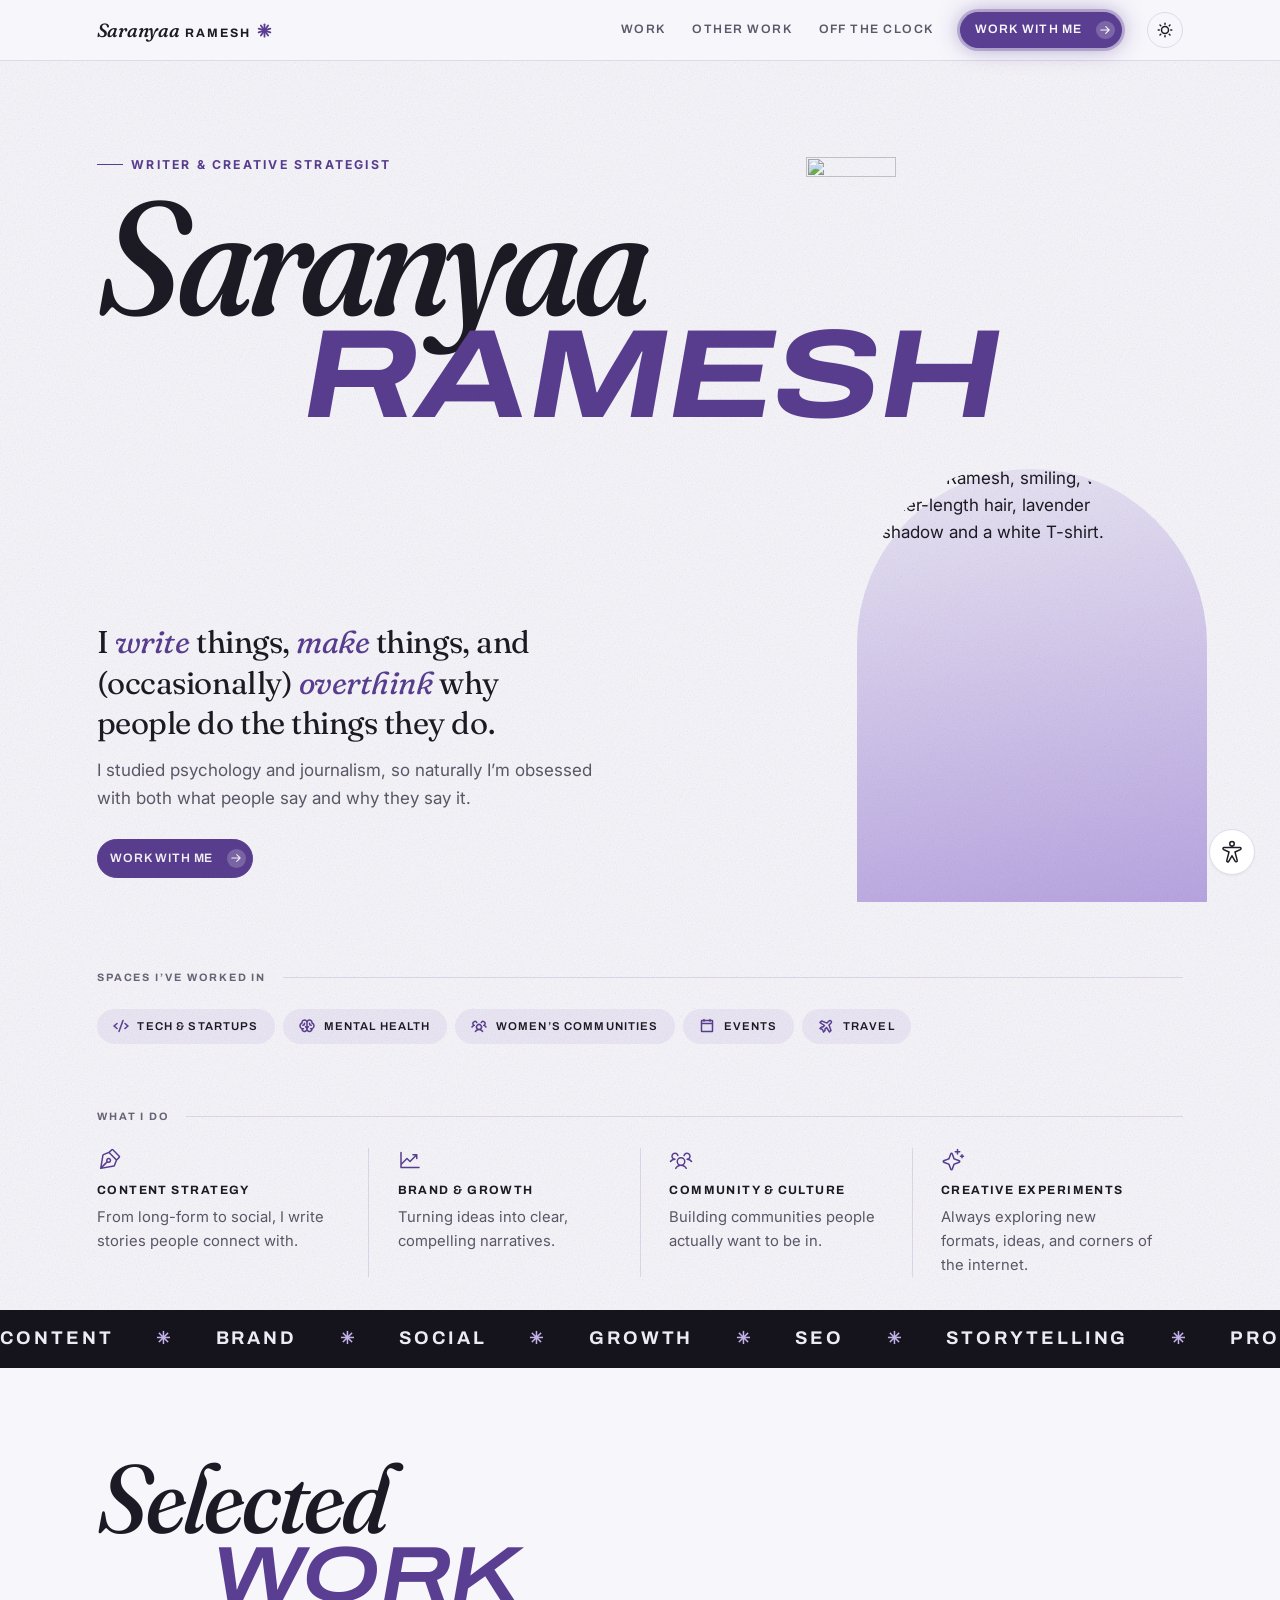
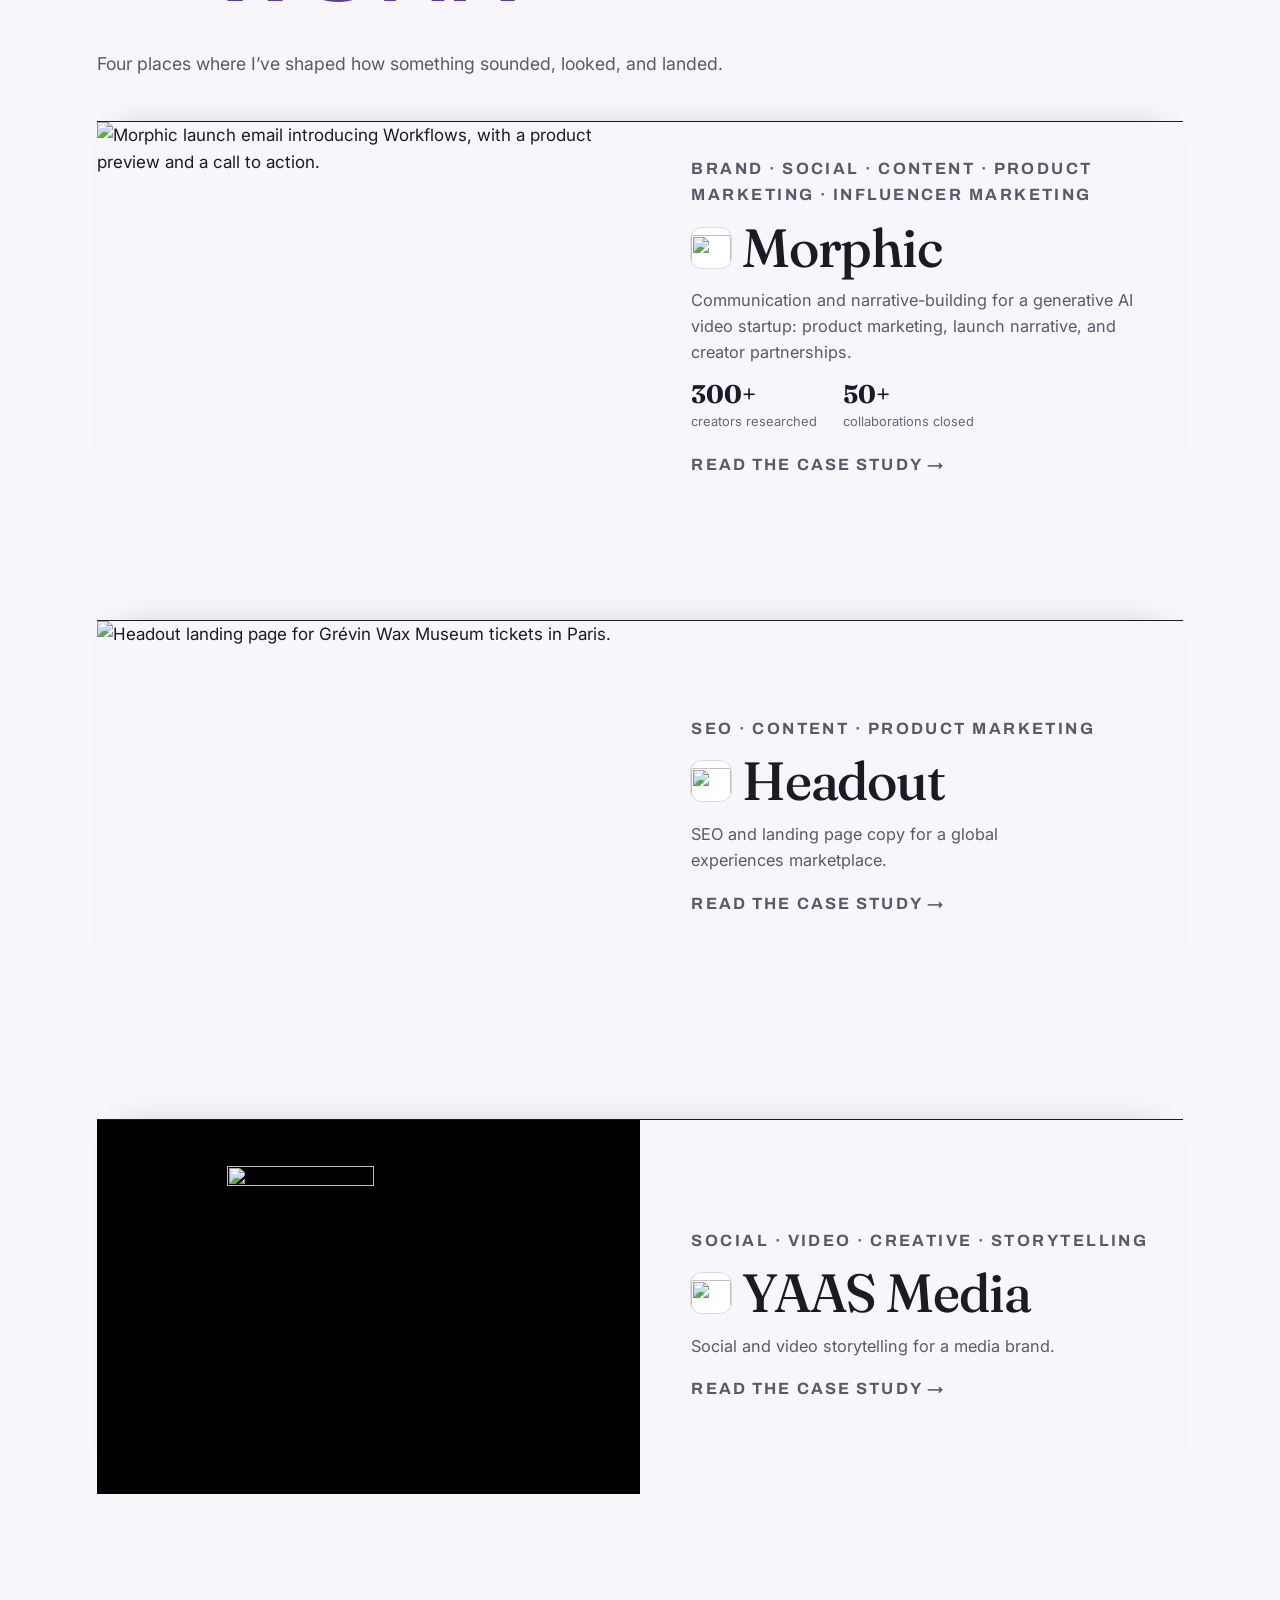
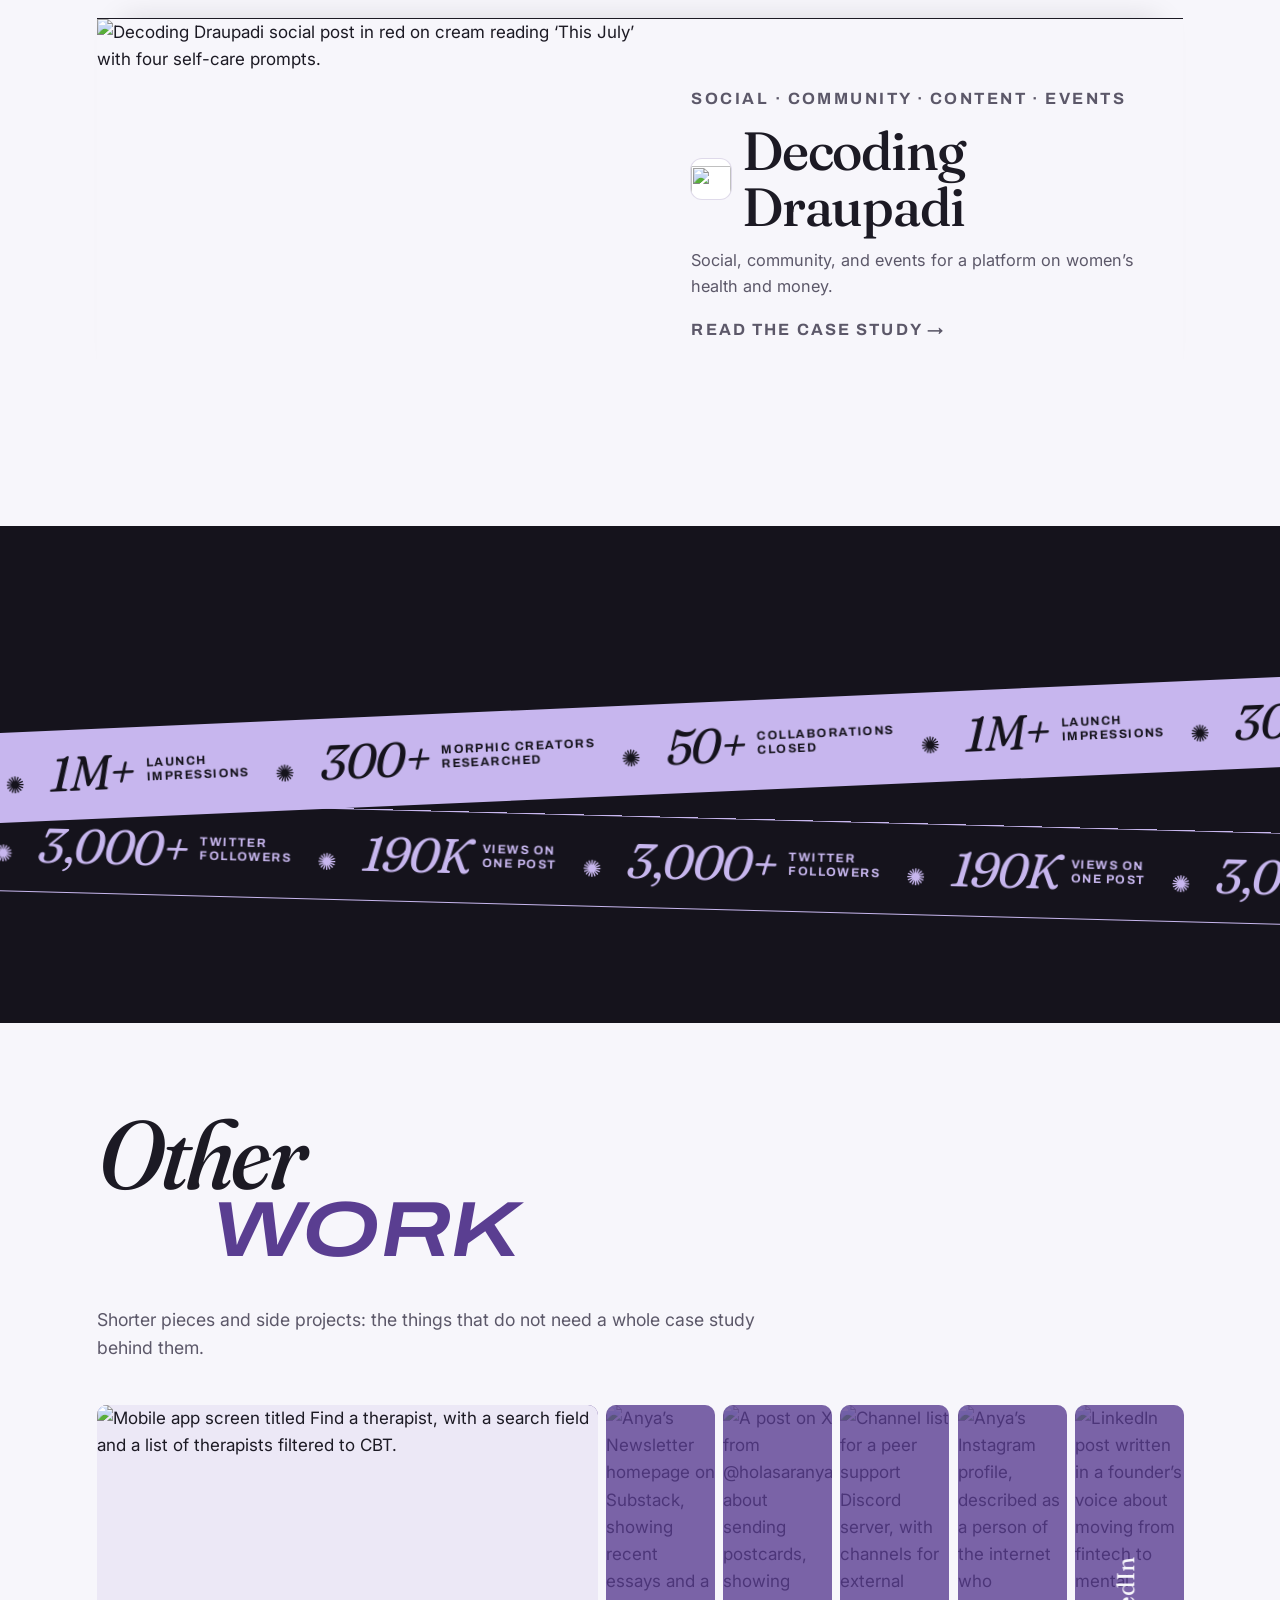
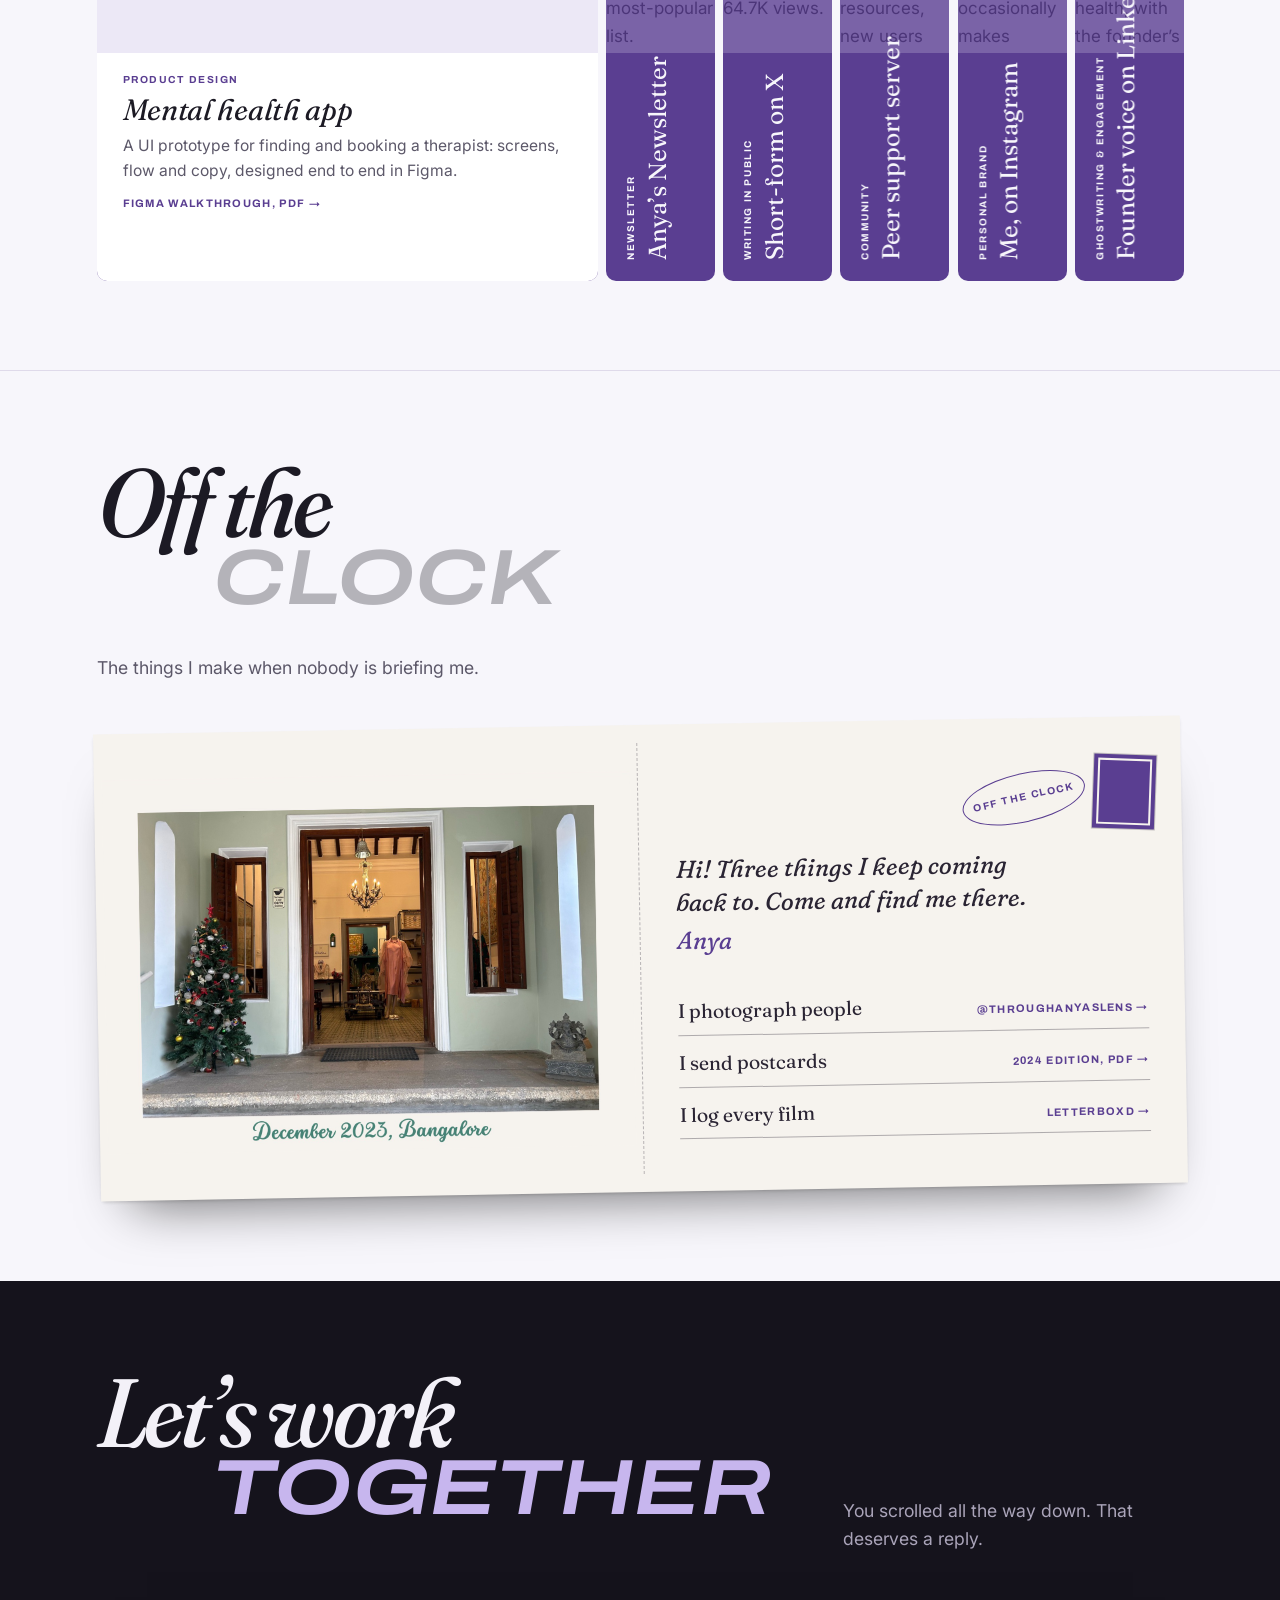
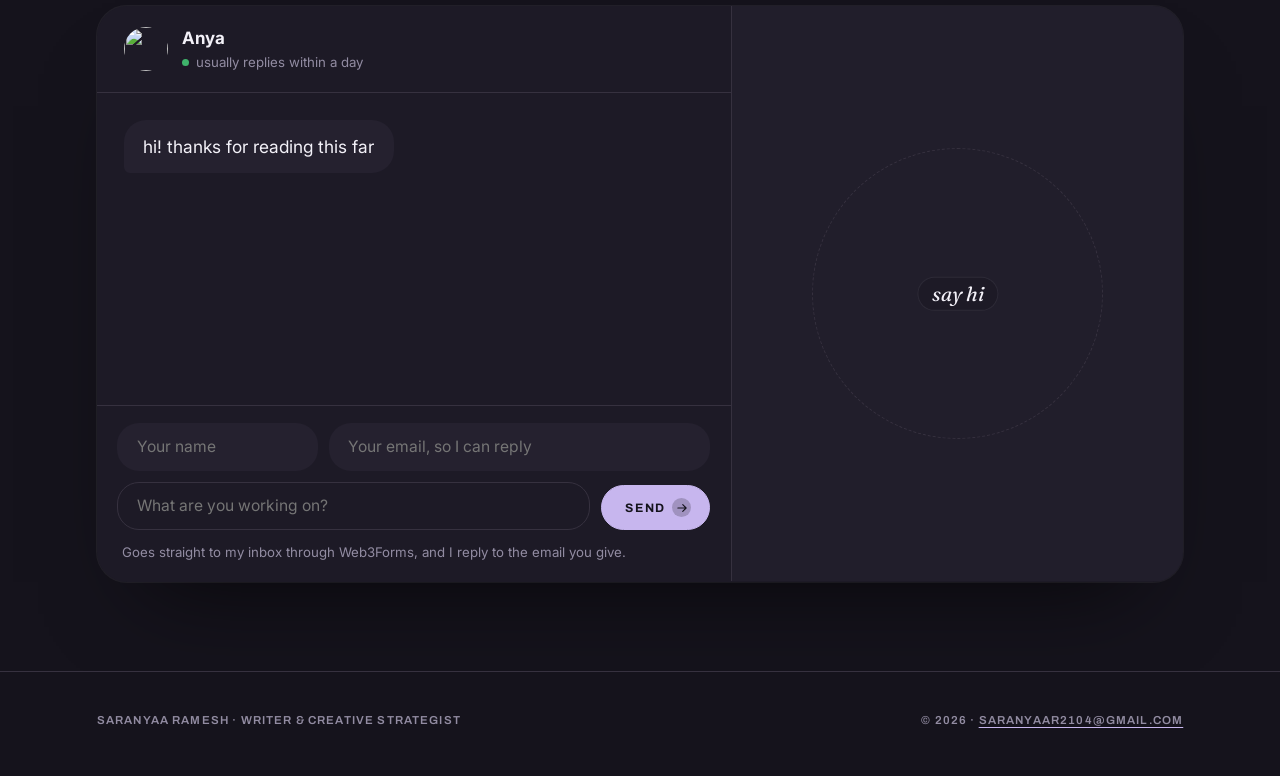
==== commit 985824ea: "fix: keyboard access, no-JS contact form, and announced send status - Screenshots open the lightbox " ====
--- a/index.html
+++ b/index.html
@@ -36,7 +36,7 @@
 <link rel="preconnect" href="https://fonts.googleapis.com">
 <link rel="preconnect" href="https://fonts.gstatic.com" crossorigin>
 <link href="https://fonts.googleapis.com/css2?family=Archivo:ital,wdth,wght@0,62..125,400..700;1,62..125,400..700&family=Fraunces:ital,opsz,wght@0,9..144,400..700;1,9..144,400..700&family=Inter:wght@400;500;600;700&display=swap" rel="stylesheet">
-<link rel="stylesheet" href="assets/styles.css?v=20261012k">
+<link rel="stylesheet" href="assets/styles.css?v=20261013a">
 
 <!-- Marks that scripting is available. The scroll-in animation is scoped to
      html.js so that a failed script leaves the content visible, not blank.
@@ -460,24 +460,26 @@
           </div>
         </nav>
 
-        <form class="cx-compose" id="composer" data-email="saranyaar2104@gmail.com">
+        <form class="cx-compose" id="composer" data-email="saranyaar2104@gmail.com"
+              method="post" action="https://api.web3forms.com/submit">
           <div class="cx-row">
             <label class="visually-hidden" for="cName">Your name</label>
             <input id="cName" name="name" type="text" autocomplete="name" placeholder="Your name">
             <label class="visually-hidden cx-email" for="cEmail">Your email</label>
             <input class="cx-email" id="cEmail" name="email" type="email" autocomplete="email" placeholder="Your email, so I can reply"
-                   aria-describedby="cEmailError">
+                   required aria-describedby="cEmailError">
             <label class="visually-hidden" for="cNote">What are you working on?</label>
-            <textarea id="cNote" name="note" rows="1" placeholder="What are you working on?"
-                      aria-describedby="cNoteError cHint"></textarea>
+            <textarea id="cNote" name="message" rows="1" placeholder="What are you working on?"
+                      required aria-describedby="cNoteError cHint"></textarea>
             <button class="btn cx-send" type="submit">Send<span class="cta-go" aria-hidden="true"><svg width="12" height="12" viewBox="0 0 256 256" fill="currentColor" aria-hidden="true"><path d="M224.49,136.49l-72,72a12,12,0,0,1-17-17L187,140H40a12,12,0,0,1,0-24H187L135.51,64.48a12,12,0,0,1,17-17l72,72A12,12,0,0,1,224.49,136.49Z"/></svg></span></button>
           </div>
           <input type="hidden" name="access_key" value="b22c1bd7-b6e1-42d7-83bf-d996de21096a">
+          <input type="hidden" name="subject" value="Portfolio enquiry">
           <input class="visually-hidden" type="checkbox" name="botcheck" tabindex="-1" autocomplete="off" aria-hidden="true">
           <p class="field-error" id="cEmailError" role="alert" hidden>Add an email address I can reply to.</p>
           <p class="field-error" id="cSendError" role="alert" hidden></p>
           <p class="field-error" id="cNoteError" role="alert" hidden>Add a line about what you are working on, so the email does not arrive empty.</p>
-          <p class="compose-hint" id="cHint">Opens your own email app with the message ready to send. Nothing is submitted to a server.</p>
+          <p class="compose-hint" id="cHint">Goes straight to my inbox through Web3Forms, and I reply to the email you give.</p>
         </form>
       </div>
     </div>
@@ -751,8 +753,8 @@
   <svg width="24" height="24" viewBox="0 0 256 256" fill="currentColor" aria-hidden="true"><path d="M160,40a32,32,0,1,0-32,32A32,32,0,0,0,160,40ZM128,56a16,16,0,1,1,16-16A16,16,0,0,1,128,56ZM231.5,87.71A19.62,19.62,0,0,0,212,72H44a20,20,0,0,0-8.38,38.16l.13,0,50.75,22.35-21,79.72A20,20,0,0,0,102,228.8l26-44.87,26,44.87a20,20,0,0,0,36.4-16.52l-21-79.72,50.75-22.35.13,0A19.64,19.64,0,0,0,231.5,87.71Zm-17.8,7.9-56.93,25.06a8,8,0,0,0-4.51,9.36L175.13,217a7,7,0,0,0,.49,1.35,4,4,0,0,1-5,5.45,4,4,0,0,1-2.25-2.07,6.31,6.31,0,0,0-.34-.63L134.92,164a8,8,0,0,0-13.84,0L88,221.05a6.31,6.31,0,0,0-.34.63,4,4,0,0,1-2.25,2.07,4,4,0,0,1-5-5.45,7,7,0,0,0,.49-1.35L103.74,130a8,8,0,0,0-4.51-9.36L42.3,95.61A4,4,0,0,1,44,88H212a4,4,0,0,1,1.73,7.61Z"/></svg>
 </button>
 
-<div class="a11y-panel" id="a11yPanel">
-  <h2>Accessibility</h2>
+<div class="a11y-panel" id="a11yPanel" role="dialog" aria-labelledby="a11yTitle">
+  <h2 id="a11yTitle">Accessibility</h2>
   <div class="a11y-row"><label for="a11y-textSize">Text size</label><input id="a11y-textSize" type="range" min="0" max="3" step="1"></div>
   <div class="a11y-row"><label for="a11y-contrast">High contrast</label><input id="a11y-contrast" type="checkbox"></div>
   <div class="a11y-row"><label for="a11y-dyslexia">Dyslexia-friendly font</label><input id="a11y-dyslexia" type="checkbox"></div>
@@ -763,7 +765,7 @@
   <button class="a11y-reset" id="a11yReset" type="button">Reset all</button>
 </div>
 
-<script src="assets/app.js?v=20261012k"></script>
+<script src="assets/app.js?v=20261013a"></script>
   <p class="visually-hidden" id="copyNote" aria-live="polite"></p>
 </body>
 </html>
--- a/assets/styles.css
+++ b/assets/styles.css
@@ -121,6 +121,9 @@
 a:hover { color: var(--accent); }
 
 :focus-visible { outline: 2.5px solid var(--accent); outline-offset: 3px; }
+/* Headings take focus only so a case study is announced when it opens; they
+   are not controls, so they get no ring. */
+h1[tabindex="-1"]:focus { outline: none; }
 
 .skip-link {
   position: absolute; left: 1rem; top: 0; z-index: 100;
@@ -761,7 +764,7 @@
 .cx-b--me { align-self: flex-end; border-radius: 22px 22px 6px 22px; background: var(--accent); color: var(--accent-ink); white-space: pre-line; }
 .cx-pt { display: inline-block; margin-left: .45rem; }
 .cx-receipt { align-self: flex-end; margin: -.2rem .4rem 0 0; font-size: .74rem; color: var(--text-dim); }
-.cx-send:disabled { cursor: default; filter: none; transform: none; }
+.cx-send:disabled, .cx-send[aria-disabled="true"] { cursor: default; filter: none; transform: none; }
 .cx-compose input:read-only, .cx-compose textarea:read-only { color: var(--text-dim); }
 .cx-compose .compose-hint a { color: var(--accent); }
 .copy-flag {
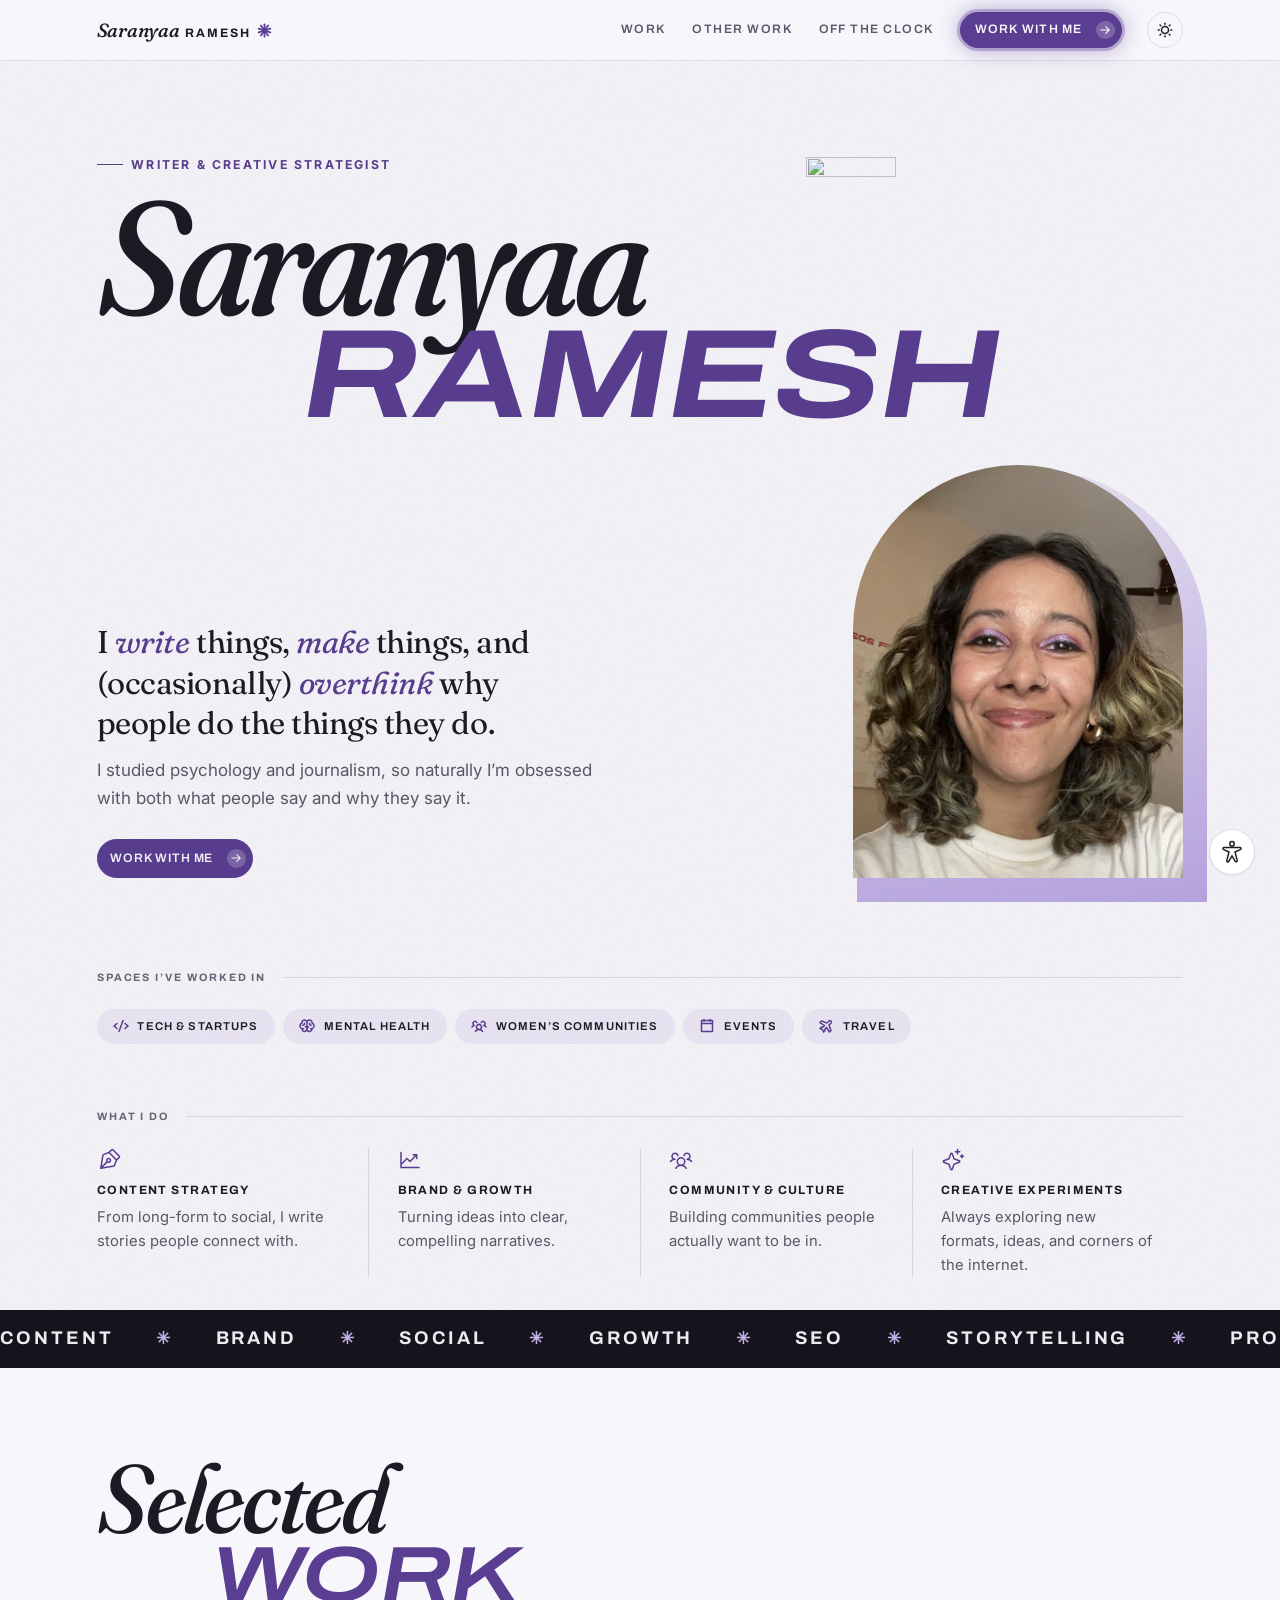
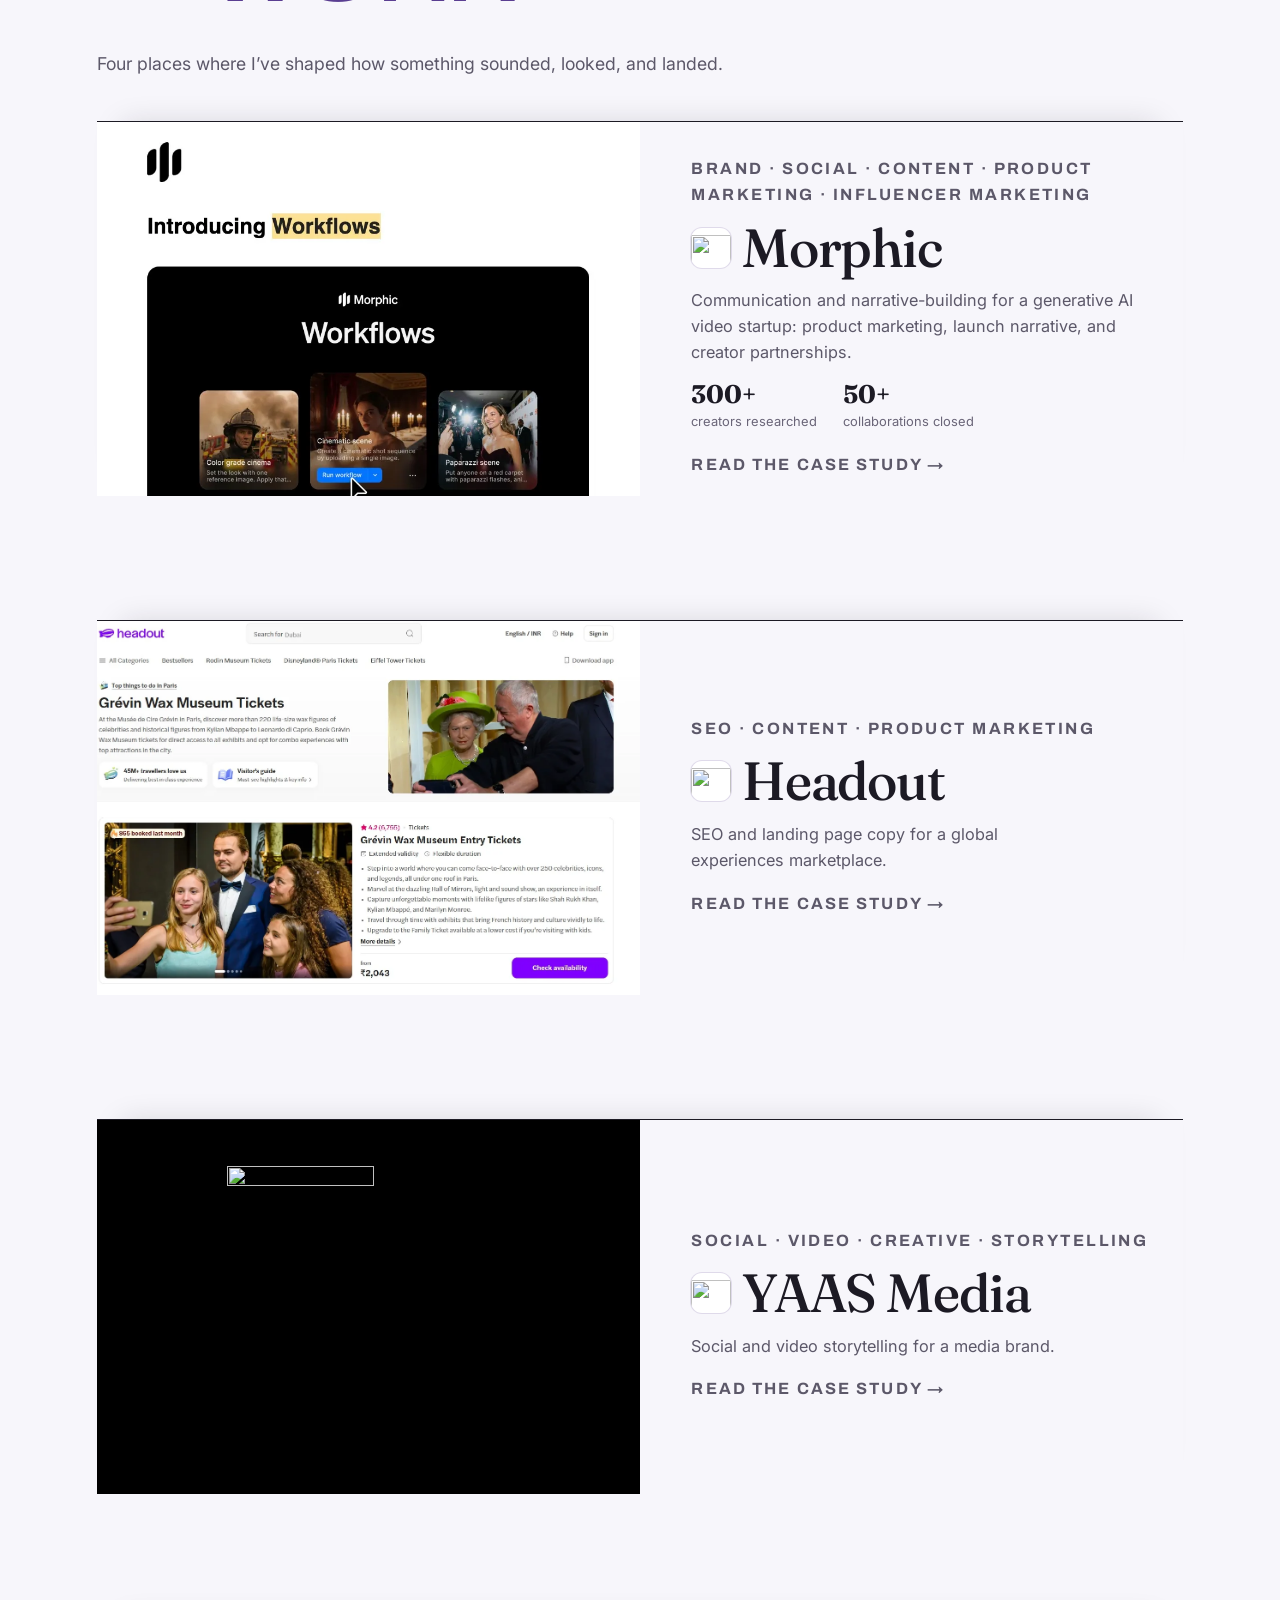
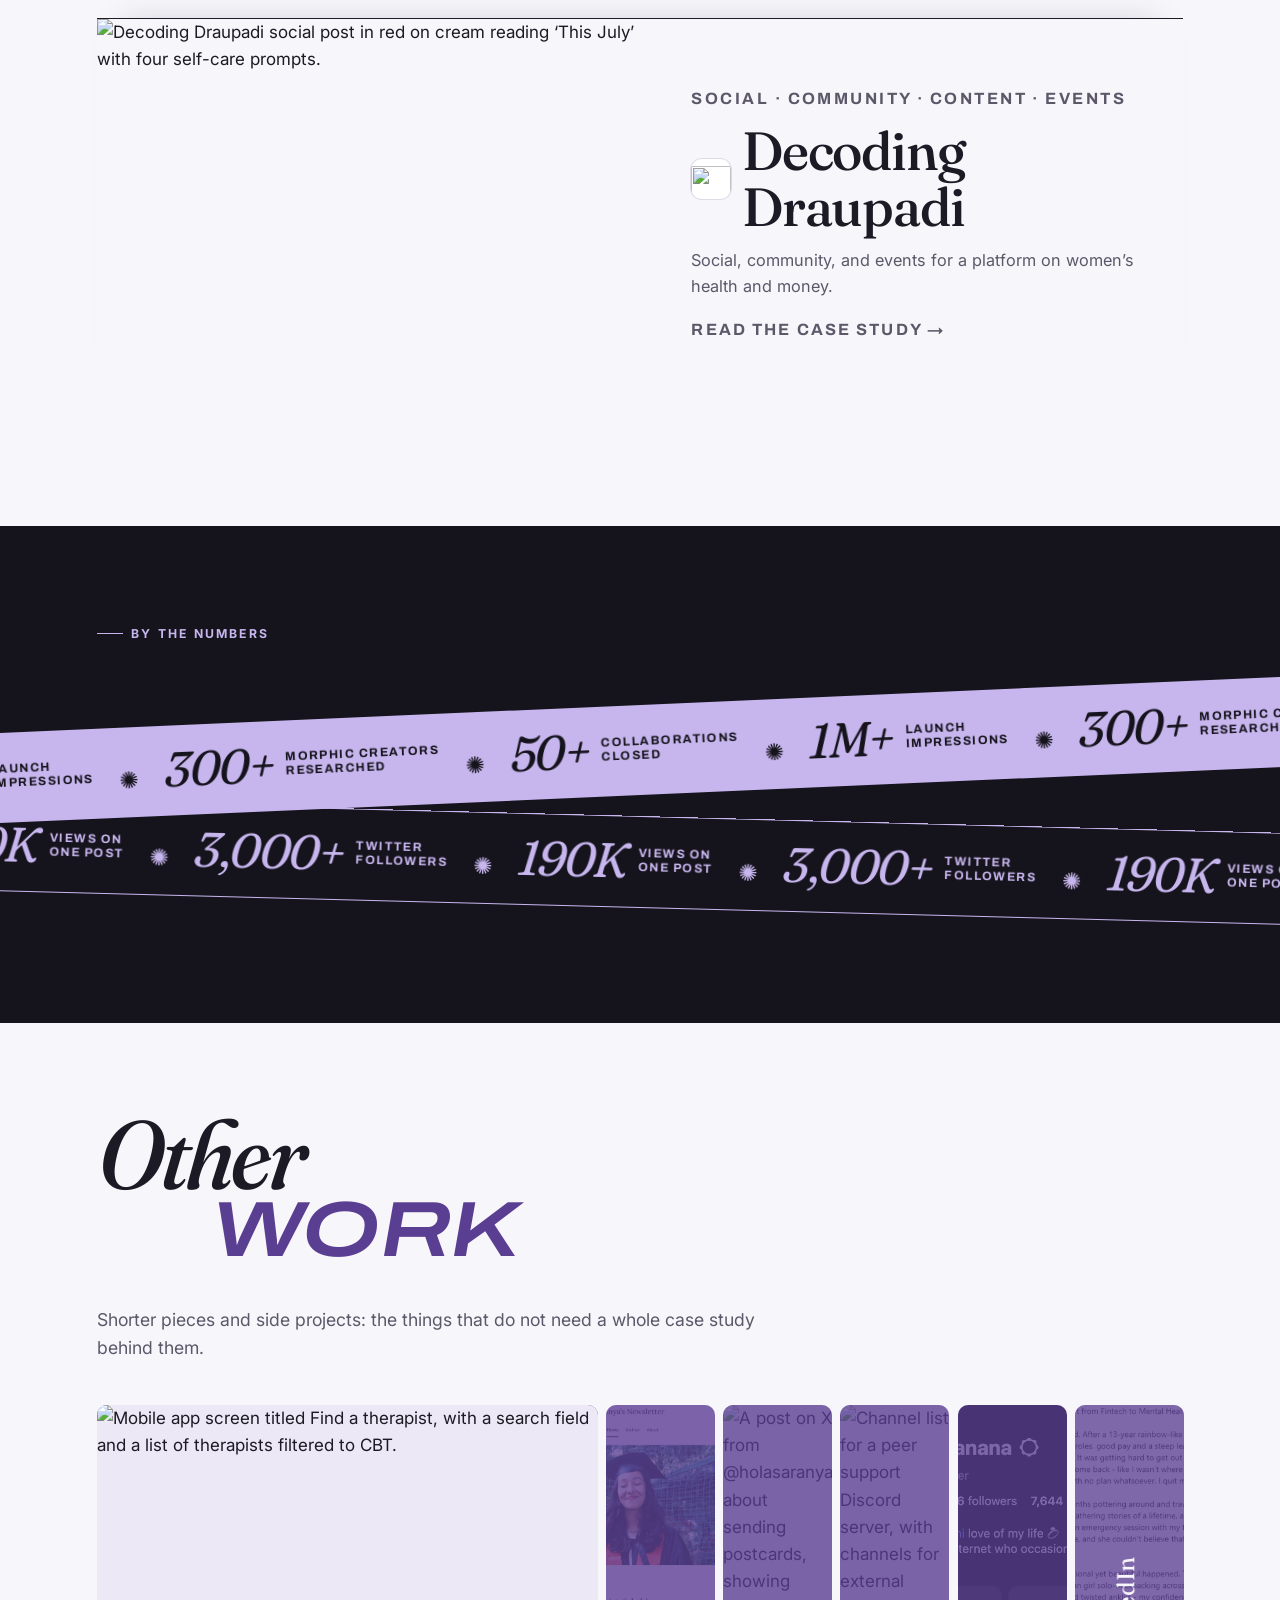
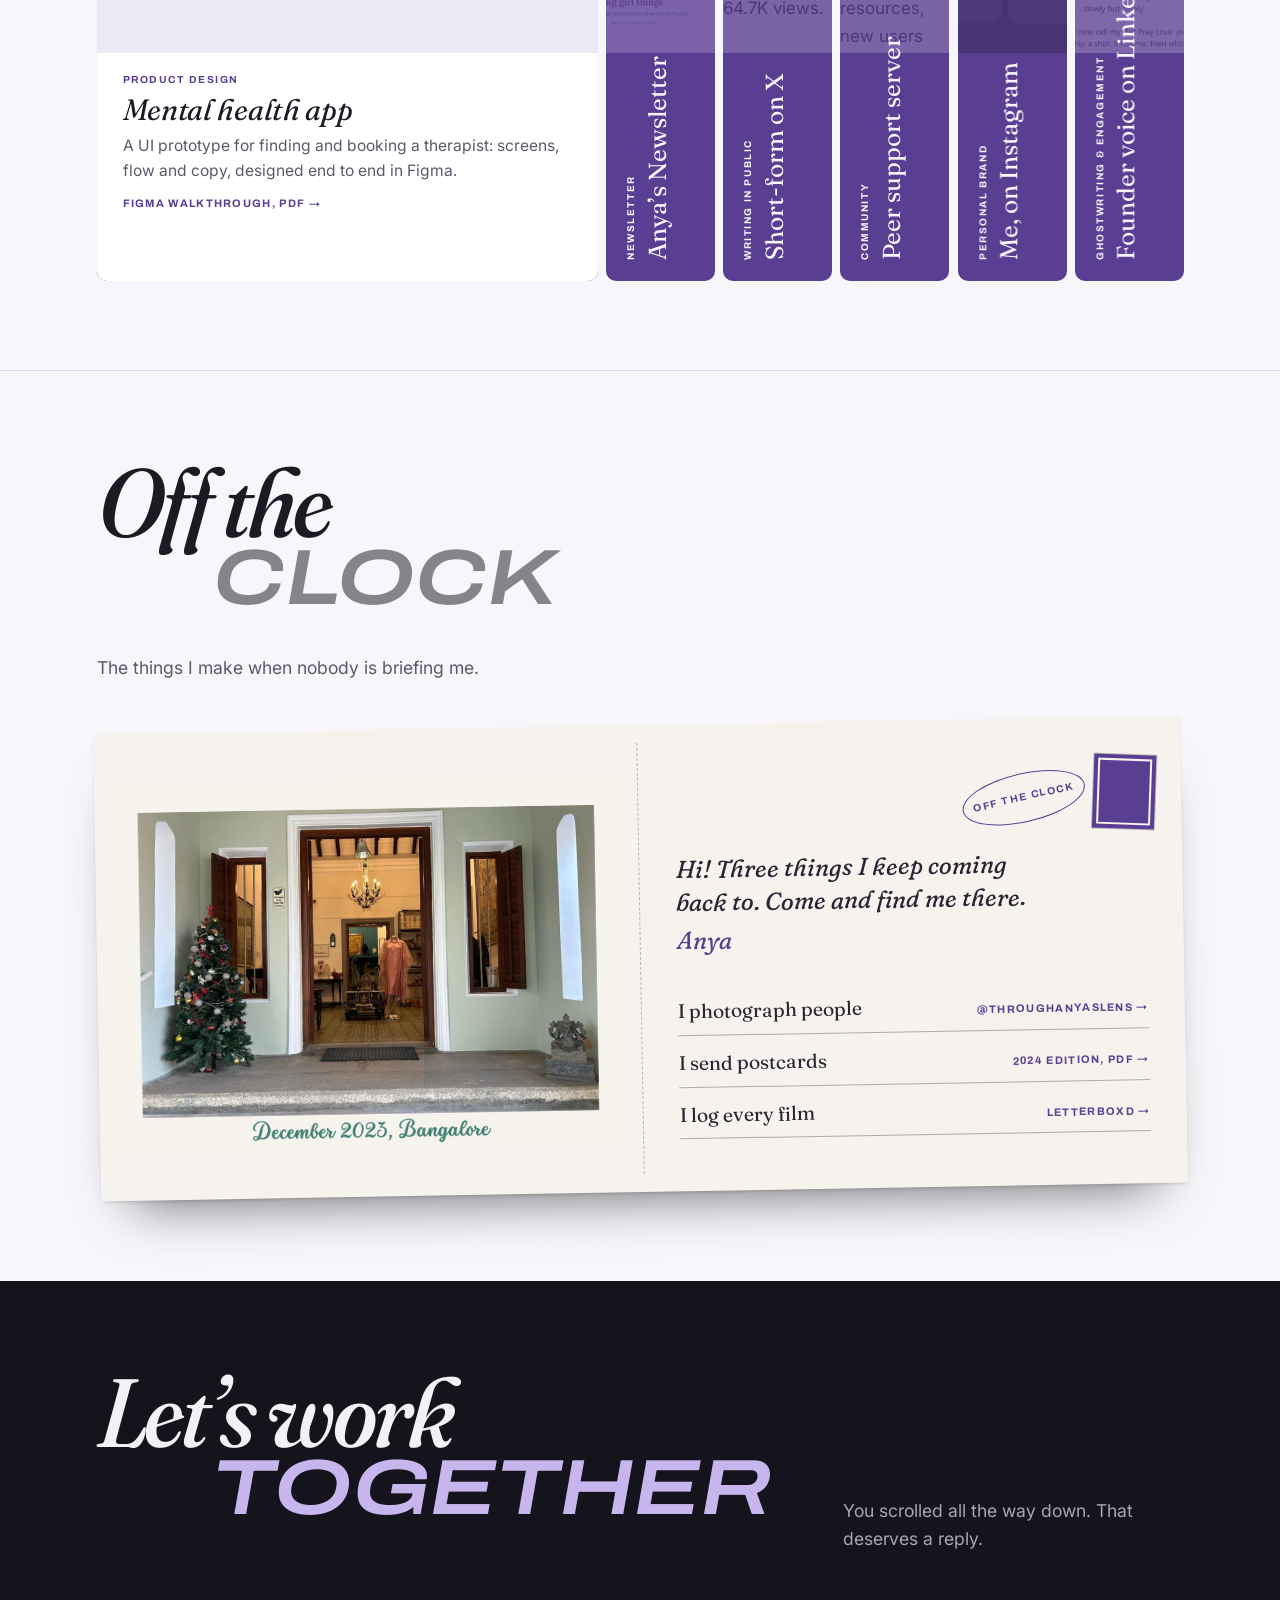
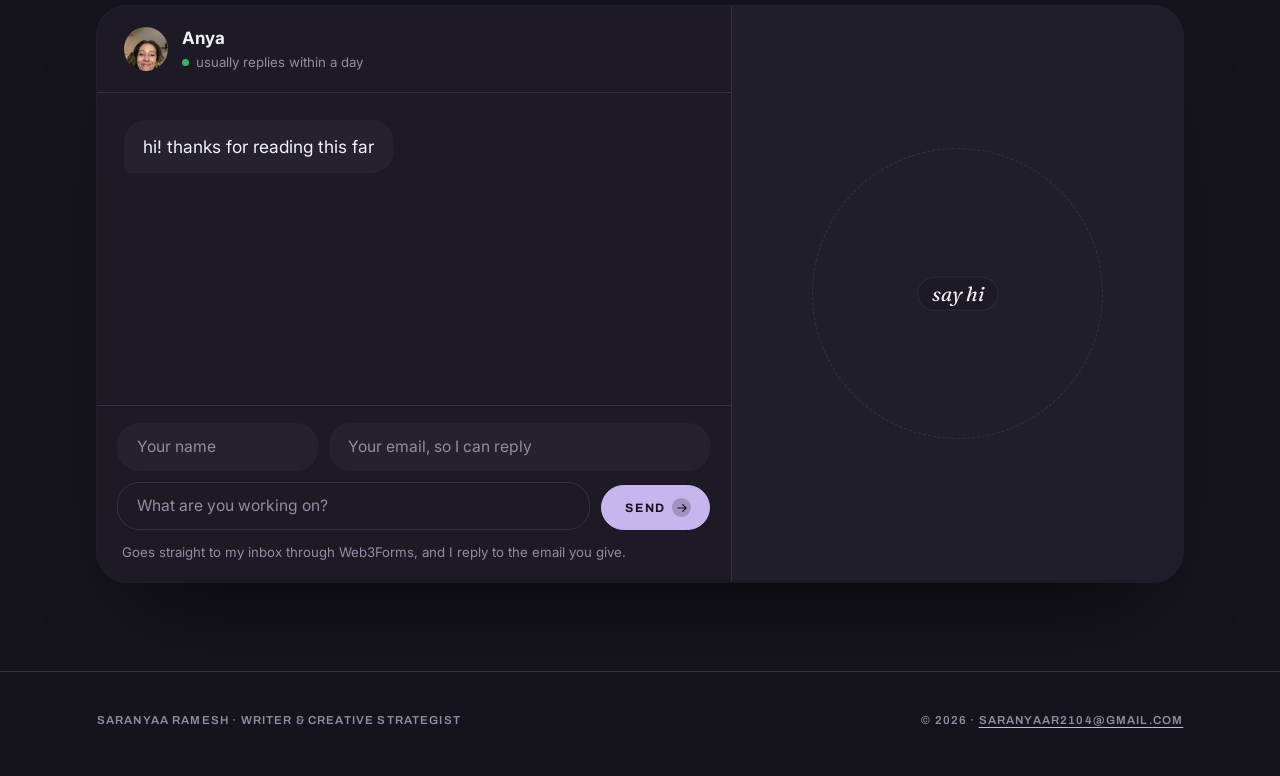
==== commit 368681d9: "perf: WebP images, early theme, contrast and metadata fixes - Serve WebP copies of the 11 heaviest i" ====
--- a/index.html
+++ b/index.html
@@ -32,11 +32,12 @@
 <meta name="twitter:creator" content="@holasaranyahere">
 
 <link rel="icon" href="data:image/svg+xml,%3Csvg xmlns='http://www.w3.org/2000/svg' viewBox='0 0 100 100'%3E%3Crect width='100' height='100' fill='%235a3e91'/%3E%3Ctext x='50' y='73' font-family='Georgia,serif' font-size='64' font-style='italic' fill='%23f7f6fb' text-anchor='middle'%3ES%3C/text%3E%3C/svg%3E">
+<link rel="apple-touch-icon" href="assets/apple-touch-icon.png">
 
 <link rel="preconnect" href="https://fonts.googleapis.com">
 <link rel="preconnect" href="https://fonts.gstatic.com" crossorigin>
 <link href="https://fonts.googleapis.com/css2?family=Archivo:ital,wdth,wght@0,62..125,400..700;1,62..125,400..700&family=Fraunces:ital,opsz,wght@0,9..144,400..700;1,9..144,400..700&family=Inter:wght@400;500;600;700&display=swap" rel="stylesheet">
-<link rel="stylesheet" href="assets/styles.css?v=20261013a">
+<link rel="stylesheet" href="assets/styles.css?v=20261013b">
 
 <!-- Marks that scripting is available. The scroll-in animation is scoped to
      html.js so that a failed script leaves the content visible, not blank.
@@ -47,6 +48,13 @@
 <script>
   var d = document.documentElement;
   d.classList.add('js');
+  // The theme is set here, before first paint, so a dark-mode visitor does
+  // not see the light page flash while app.js loads at the end of the body.
+  try {
+    var savedTheme = localStorage.getItem('sr_theme');
+    if (savedTheme === 'light' || savedTheme === 'dark') d.setAttribute('data-theme', savedTheme);
+    else if (window.matchMedia('(prefers-color-scheme: dark)').matches) d.setAttribute('data-theme', 'dark');
+  } catch (e) { /* private mode: app.js applies the system theme */ }
   function releaseName() { d.classList.add('fonts-ready'); }
   if (document.fonts && document.fonts.ready) {
     document.fonts.ready.then(releaseName);
@@ -62,8 +70,9 @@
   "@type": "Person",
   "name": "Saranyaa Ramesh",
   "jobTitle": "Writer & Creative Strategist",
-  "email": "mailto:saranyaar2104@gmail.com",
-  "image": "assets/home-profile.jpg",
+  "email": "saranyaar2104@gmail.com",
+  "image": "https://saranyaaramesh2104.github.io/portfolio/assets/home-profile.jpg",
+  "url": "https://saranyaaramesh2104.github.io/portfolio/",
   "description": "Writer and creative strategist with a background in psychology and journalism, working across content, brand, social, and growth.",
   "knowsAbout": ["Content Strategy", "Copywriting", "SEO", "Brand Communication", "Social Media", "Product Marketing"],
   "sameAs": [
@@ -136,7 +145,7 @@
         </div>
 
         <div class="portrait-frame">
-          <img class="portrait" src="assets/home-profile.jpg" width="787" height="1400"
+          <img class="portrait" src="assets/home-profile.webp" width="787" height="1400" fetchpriority="high"
                alt="Saranyaa Ramesh, smiling, with curly shoulder-length hair, lavender eyeshadow and a white T-shirt.">
         </div>
       </div>
@@ -216,7 +225,7 @@
           <a class="stack-card" href="#/morphic">
             <span class="stack-mark case-mark--morphic" aria-hidden="true"></span>
             <div class="stack-media">
-              <img src="assets/morphic-product-marketing-launch-3.jpg" loading="lazy"
+              <img src="assets/morphic-product-marketing-launch-3.webp" loading="lazy"
                    alt="Morphic launch email introducing Workflows, with a product preview and a call to action." width="940" height="1306">
             </div>
             <div class="stack-body">
@@ -236,7 +245,7 @@
           <a class="stack-card" href="#/headout">
             <span class="stack-mark case-mark--headout" aria-hidden="true"></span>
             <div class="stack-media">
-              <img src="assets/home-writing-marketing-1.jpg" loading="lazy"
+              <img src="assets/home-writing-marketing-1.webp" loading="lazy"
                    alt="Headout landing page for Grévin Wax Museum tickets in Paris." width="1327" height="871">
             </div>
             <div class="stack-body">
@@ -322,7 +331,7 @@
       <ul class="panels" data-stagger>
       <li class="panel is-open">
         <a class="panel-in" href="assets/home-design-5.pdf" target="_blank" rel="noopener">
-          <img class="panel-img" src="assets/other-ui-prototype.jpg" loading="lazy" alt="Mobile app screen titled Find a therapist, with a search field and a list of therapists filtered to CBT.">
+          <img class="panel-img" src="assets/other-ui-prototype.jpg" loading="lazy" alt="Mobile app screen titled Find a therapist, with a search field and a list of therapists filtered to CBT." width="738" height="507">
           <span class="panel-spine" aria-hidden="true"><span>Product design</span><b>Mental health app</b></span>
           <span class="panel-body">
             <span class="panel-kicker">Product design</span>
@@ -334,7 +343,7 @@
       </li>
       <li class="panel">
         <a class="panel-in" href="https://saranyaa1310.substack.com/" target="_blank" rel="noopener">
-          <img class="panel-img" src="assets/home-writing-marketing-5.jpg" loading="lazy" alt="Anya’s Newsletter homepage on Substack, showing recent essays and a most-popular list.">
+          <img class="panel-img" src="assets/home-writing-marketing-5.webp" loading="lazy" alt="Anya’s Newsletter homepage on Substack, showing recent essays and a most-popular list." width="1400" height="750">
           <span class="panel-spine" aria-hidden="true"><span>Newsletter</span><b>Anya’s Newsletter</b></span>
           <span class="panel-body">
             <span class="panel-kicker">Newsletter</span>
@@ -346,7 +355,7 @@
       </li>
       <li class="panel">
         <a class="panel-in" href="https://twitter.com/holasaranyahere" target="_blank" rel="noopener">
-          <img class="panel-img panel-img--left" src="assets/home-content-2.png" loading="lazy" alt="A post on X from @holasaranyahere about sending postcards, showing 64.7K views.">
+          <img class="panel-img panel-img--left" src="assets/home-content-2.png" loading="lazy" alt="A post on X from @holasaranyahere about sending postcards, showing 64.7K views." width="584" height="322">
           <span class="panel-spine" aria-hidden="true"><span>Writing in public</span><b>Short-form on X</b></span>
           <span class="panel-body">
             <span class="panel-kicker">Writing in public</span>
@@ -358,7 +367,7 @@
       </li>
       <li class="panel">
         <div class="panel-in" tabindex="0">
-          <img class="panel-img" src="assets/home-mental-health-discord-moderation-1.jpg" loading="lazy" alt="Channel list for a peer support Discord server, with channels for external resources, new users and feedback.">
+          <img class="panel-img" src="assets/home-mental-health-discord-moderation-1.jpg" loading="lazy" alt="Channel list for a peer support Discord server, with channels for external resources, new users and feedback." width="1147" height="645">
           <span class="panel-spine" aria-hidden="true"><span>Community</span><b>Peer support server</b></span>
           <span class="panel-body">
             <span class="panel-kicker">Community</span>
@@ -369,7 +378,7 @@
       </li>
       <li class="panel">
         <a class="panel-in" href="https://www.instagram.com/anyaohnanana" target="_blank" rel="noopener">
-          <img class="panel-img" src="assets/instagram.png" loading="lazy" alt="Anya’s Instagram profile, described as a person of the internet who occasionally makes videos.">
+          <img class="panel-img" src="assets/instagram.webp" loading="lazy" alt="Anya’s Instagram profile, described as a person of the internet who occasionally makes videos." width="1400" height="492">
           <span class="panel-spine" aria-hidden="true"><span>Personal brand</span><b>Me, on Instagram</b></span>
           <span class="panel-body">
             <span class="panel-kicker">Personal brand</span>
@@ -381,7 +390,7 @@
       </li>
       <li class="panel">
         <a class="panel-in" href="assets/ghostwriting.png" target="_blank" rel="noopener">
-          <img class="panel-img panel-img--top" src="assets/ghostwriting.png" loading="lazy" alt="LinkedIn post written in a founder’s voice about moving from fintech to mental health, with the founder’s details removed.">
+          <img class="panel-img panel-img--top" src="assets/ghostwriting.webp" loading="lazy" alt="LinkedIn post written in a founder’s voice about moving from fintech to mental health, with the founder’s details removed." width="543" height="427">
           <span class="panel-spine" aria-hidden="true"><span>Ghostwriting &amp; engagement</span><b>Founder voice on LinkedIn</b></span>
           <span class="panel-body">
             <span class="panel-kicker">Ghostwriting &amp; engagement</span>
@@ -406,7 +415,7 @@
            line and change the link and the words. -->
       <div class="postcard">
         <a class="pc-front" href="assets/home-postcards-1.pdf" target="_blank" rel="noopener">
-          <img src="assets/postcard-2023.jpg" width="1592" height="1128" loading="lazy" alt="One of my postcards: the open doorway of an old Bangalore shop with a Christmas tree outside, captioned December 2023, Bangalore. Opens the 2024 edition as a PDF.">
+          <img src="assets/postcard-2023.webp" width="1592" height="1128" loading="lazy" alt="One of my postcards: the open doorway of an old Bangalore shop with a Christmas tree outside, captioned December 2023, Bangalore. Opens the 2024 edition as a PDF.">
         </a>
         <div class="pc-back">
           <span class="pc-stamp" aria-hidden="true"><i></i></span>
@@ -433,7 +442,7 @@
 
       <div class="cx">
         <div class="cx-top">
-          <img src="assets/home-profile.jpg" alt="" width="44" height="44" loading="lazy">
+          <img src="assets/home-profile.webp" alt="" width="44" height="44" loading="lazy">
           <p><b>Anya</b><span>usually replies within a day</span></p>
         </div>
 
@@ -519,22 +528,22 @@
       <p>The Workflows launch ran across the founder’s personal account, the brand’s social channels, LinkedIn, and email: one narrative, retuned for each place it landed.</p>
       <div class="shots shots--tight shots--slides">
         <figure>
-          <img class="shot shot--fit-tall" src="assets/morphic-product-marketing-launch-1.png" loading="lazy"
+          <img class="shot shot--fit-tall" src="assets/morphic-product-marketing-launch-1.webp" loading="lazy"
                alt="Launch thread from Morphic founder Jaynti Kanani introducing Workflows, listing 72 available workflows." width="1152" height="1334">
           <figcaption>Founder launch thread on X</figcaption>
         </figure>
         <figure>
-          <img class="shot shot--fit-tall" src="assets/morphic-product-marketing-launch-2.png" loading="lazy"
+          <img class="shot shot--fit-tall" src="assets/morphic-product-marketing-launch-2.webp" loading="lazy"
                alt="Instagram post from @morphicstudios introducing Workflows with the same storyboarding and UGC framing." width="960" height="808">
           <figcaption>Brand Instagram channel</figcaption>
         </figure>
         <figure>
-          <img class="shot shot--fit-tall" src="assets/morphic-product-marketing-launch-3.jpg" loading="lazy"
+          <img class="shot shot--fit-tall" src="assets/morphic-product-marketing-launch-3.webp" loading="lazy"
                alt="Morphic launch email headed ‘Introducing Workflows’ with a product preview and a ‘Check out launch’ button." width="940" height="1306">
           <figcaption>Launch email</figcaption>
         </figure>
         <figure>
-          <img class="shot shot--fit-tall" src="assets/morphic-product-marketing-launch-4.png" loading="lazy"
+          <img class="shot shot--fit-tall" src="assets/morphic-product-marketing-launch-4.webp" loading="lazy"
                alt="Morphic LinkedIn post announcing Workflows as the biggest thing shipped to date." width="1088" height="954">
           <figcaption>LinkedIn announcement</figcaption>
         </figure>
@@ -633,7 +642,7 @@
           <h2>Page I worked on</h2>
           <figure>
             <a class="shot-link" href="https://www.headout.com/grevin-wax-museum-tickets/grevin-paris-wax-museum-ticket-e-2874/" target="_blank" rel="noopener">
-              <img class="shot shot--wide shot--left" src="assets/grevinmuseum.jpg" loading="lazy"
+              <img class="shot shot--wide shot--left" src="assets/grevinmuseum.webp" loading="lazy"
                    alt="Headout landing page for Grévin Wax Museum entry tickets in Paris. Opens the live page in a new tab." width="1600" height="879">
             </a>
             <figcaption>Grévin Wax Museum tickets on Headout. Open the live page.</figcaption>
@@ -765,7 +774,7 @@
   <button class="a11y-reset" id="a11yReset" type="button">Reset all</button>
 </div>
 
-<script src="assets/app.js?v=20261013a"></script>
+<script src="assets/app.js?v=20261013b"></script>
   <p class="visually-hidden" id="copyNote" aria-live="polite"></p>
 </body>
 </html>
--- a/assets/styles.css
+++ b/assets/styles.css
@@ -91,6 +91,9 @@
 
 /* ── Base ─────────────────────────────────────────────────────────────── */
 html { font-size: var(--fs-base); scroll-behavior: smooth; }
+/* The Reduce motion toggle sets a class on body, which the rules for
+   body.a11y-motion * cannot reach back up to html. */
+html:has(body.a11y-motion) { scroll-behavior: auto; }
 
 body {
   background: var(--bg);
@@ -162,7 +165,9 @@
   color: var(--accent);
 }
 
-.dsplit--muted .dsplit-b { color: var(--text); opacity: .3; }
+/* Faded, but still 3:1 against the section background (WCAG large text).
+   Opacity .3 measured under 2:1 in the light theme. */
+.dsplit--muted .dsplit-b { color: var(--text-dim); color: color-mix(in srgb, var(--text) 52%, var(--bg)); }
 
 .eyebrow {
   display: inline-flex; align-items: center; gap: .5rem;
@@ -766,6 +771,9 @@
 .cx-receipt { align-self: flex-end; margin: -.2rem .4rem 0 0; font-size: .74rem; color: var(--text-dim); }
 .cx-send:disabled, .cx-send[aria-disabled="true"] { cursor: default; filter: none; transform: none; }
 .cx-compose input:read-only, .cx-compose textarea:read-only { color: var(--text-dim); }
+/* The placeholders are the only visible labels, so they need text contrast;
+   the browser default grey fell to about 3.7:1 on the soft field background. */
+.cx-compose ::placeholder { color: var(--text-dim); opacity: 1; }
 .cx-compose .compose-hint a { color: var(--accent); }
 .copy-flag {
   display: inline-block; margin-left: .5em; padding: .1em .55em; border-radius: 999px;
